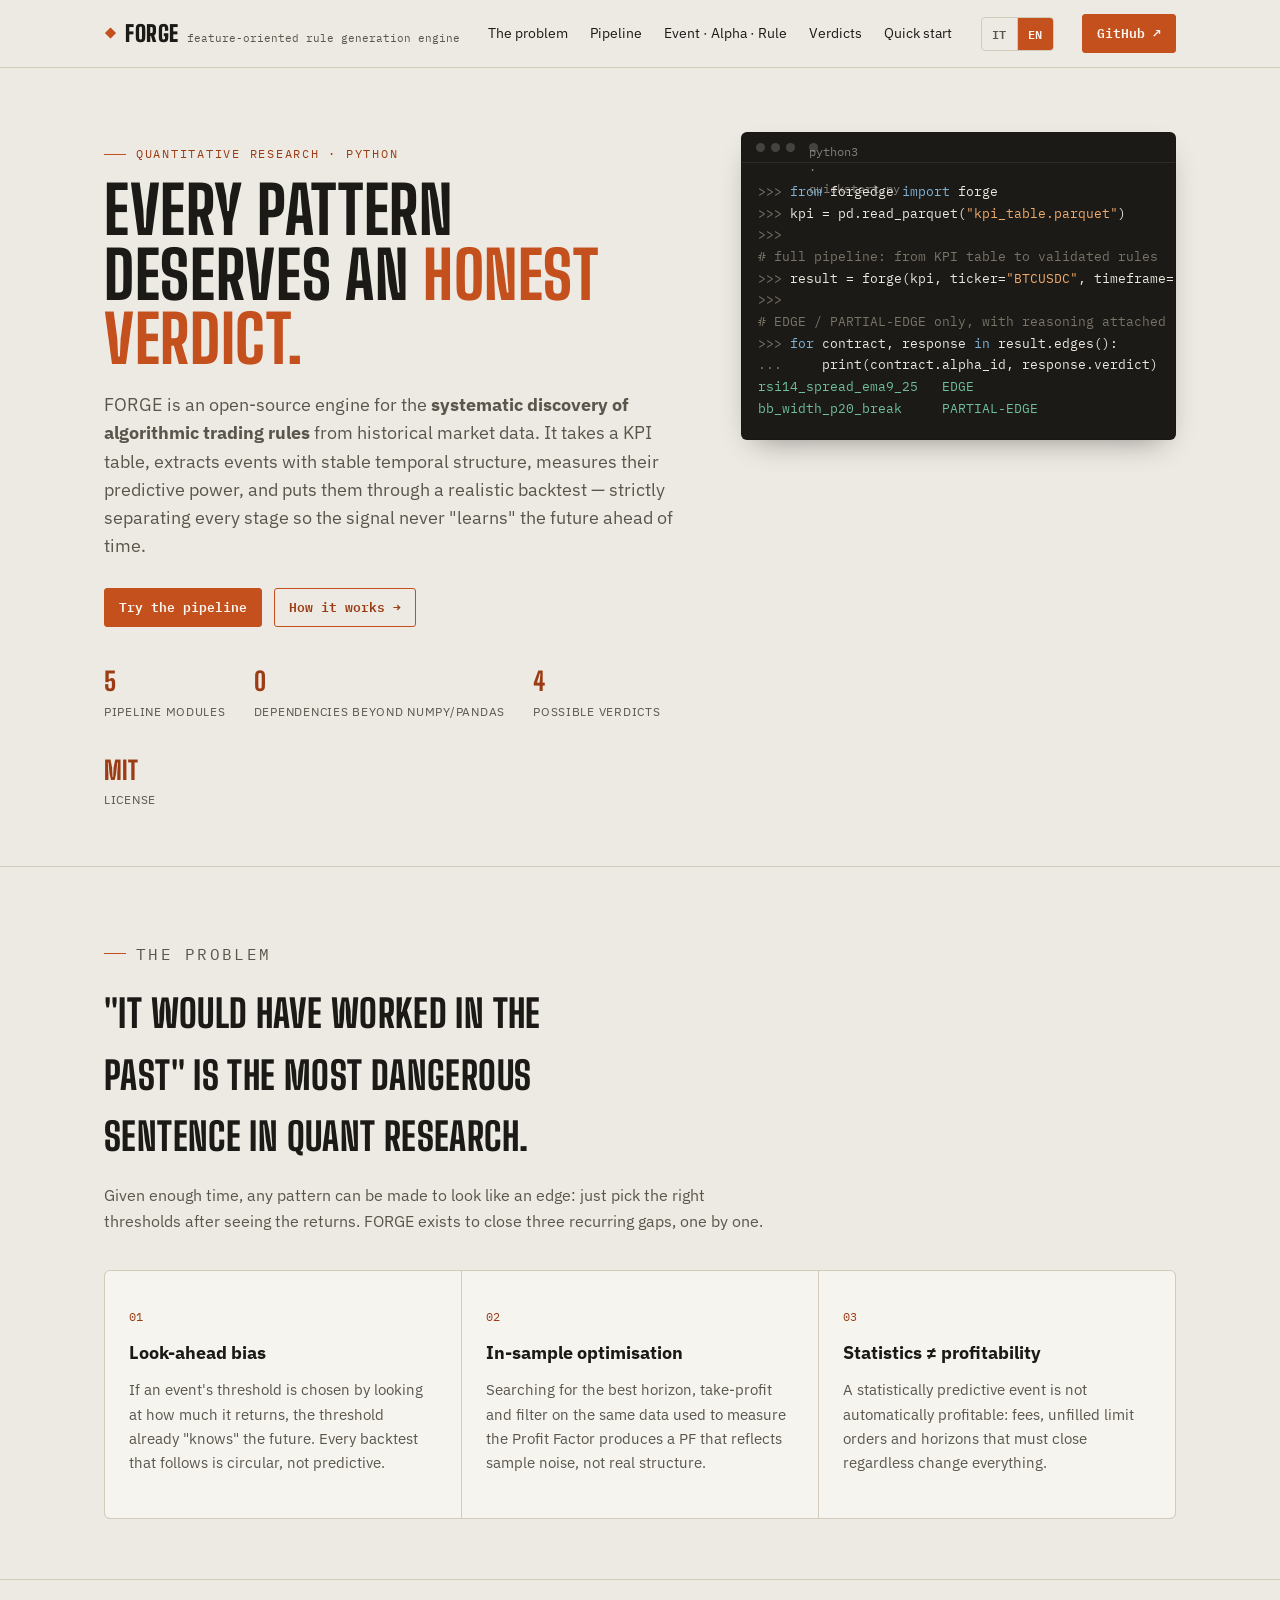
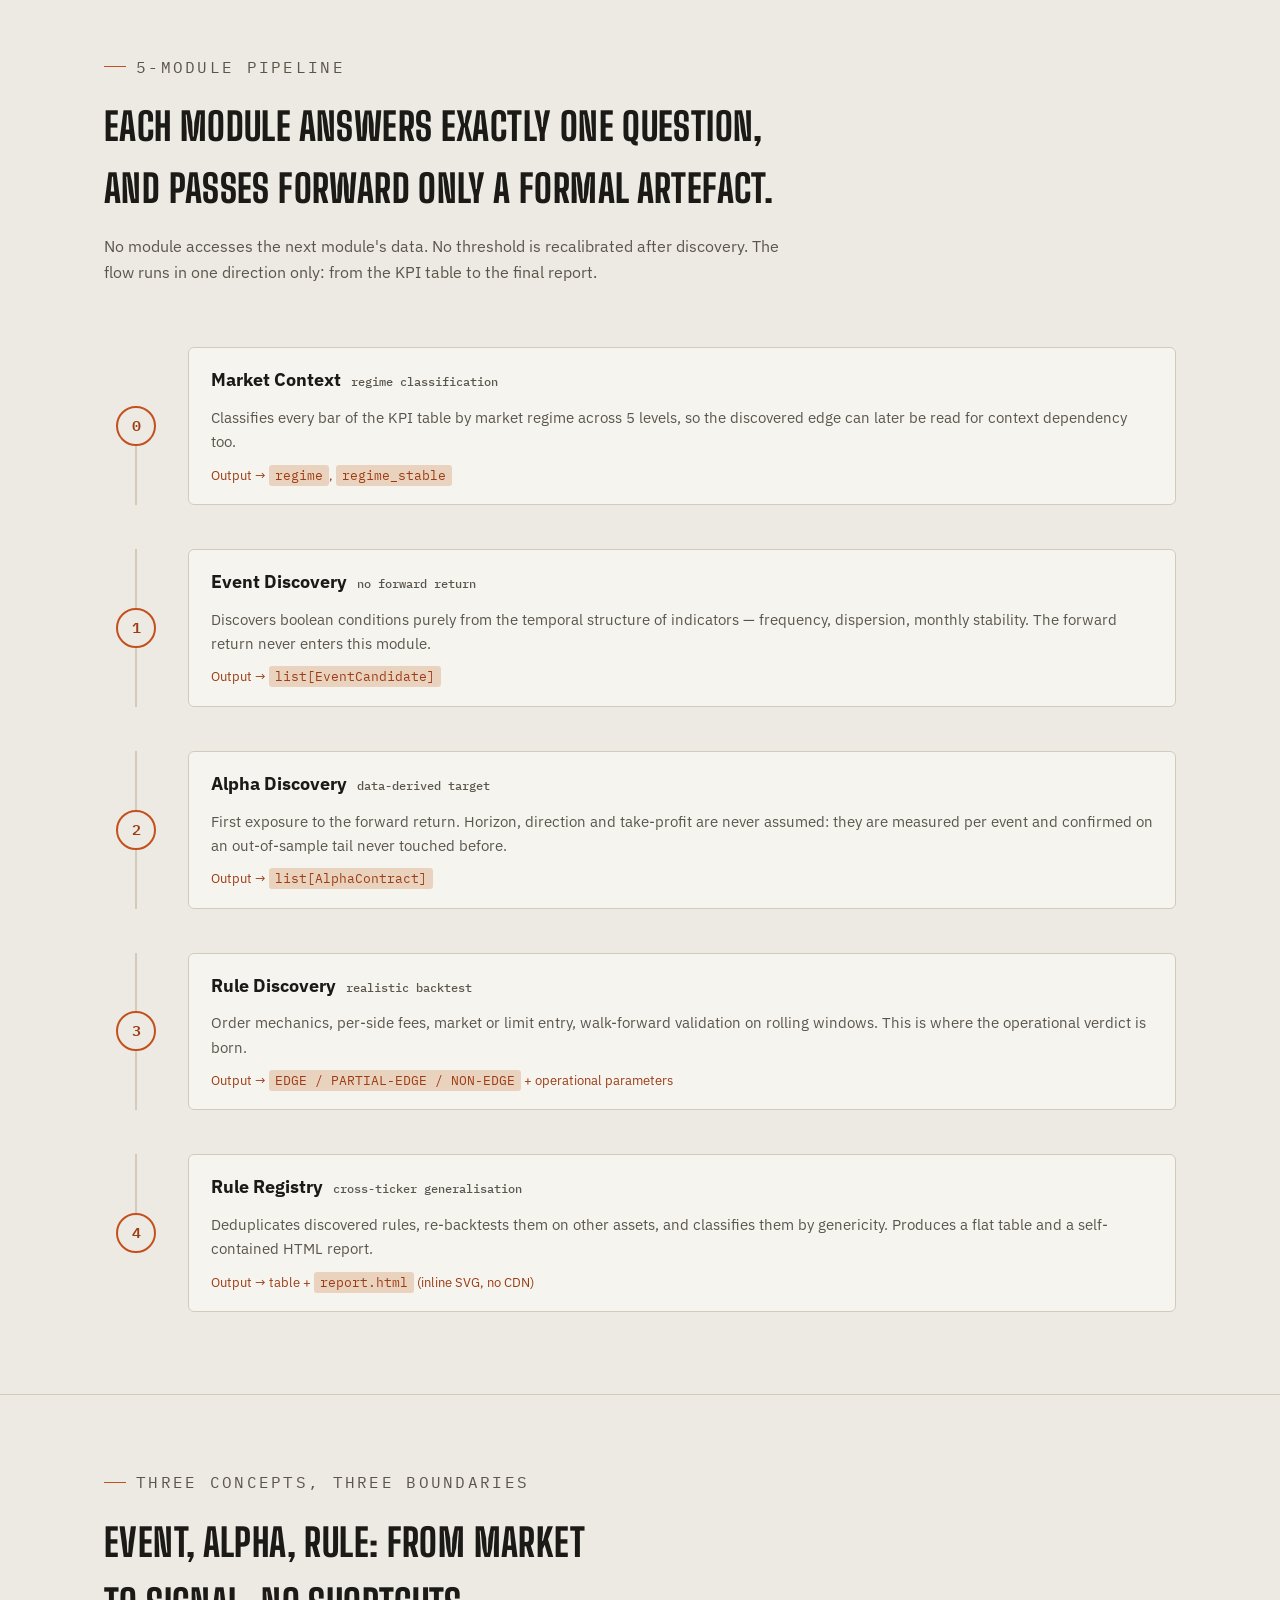
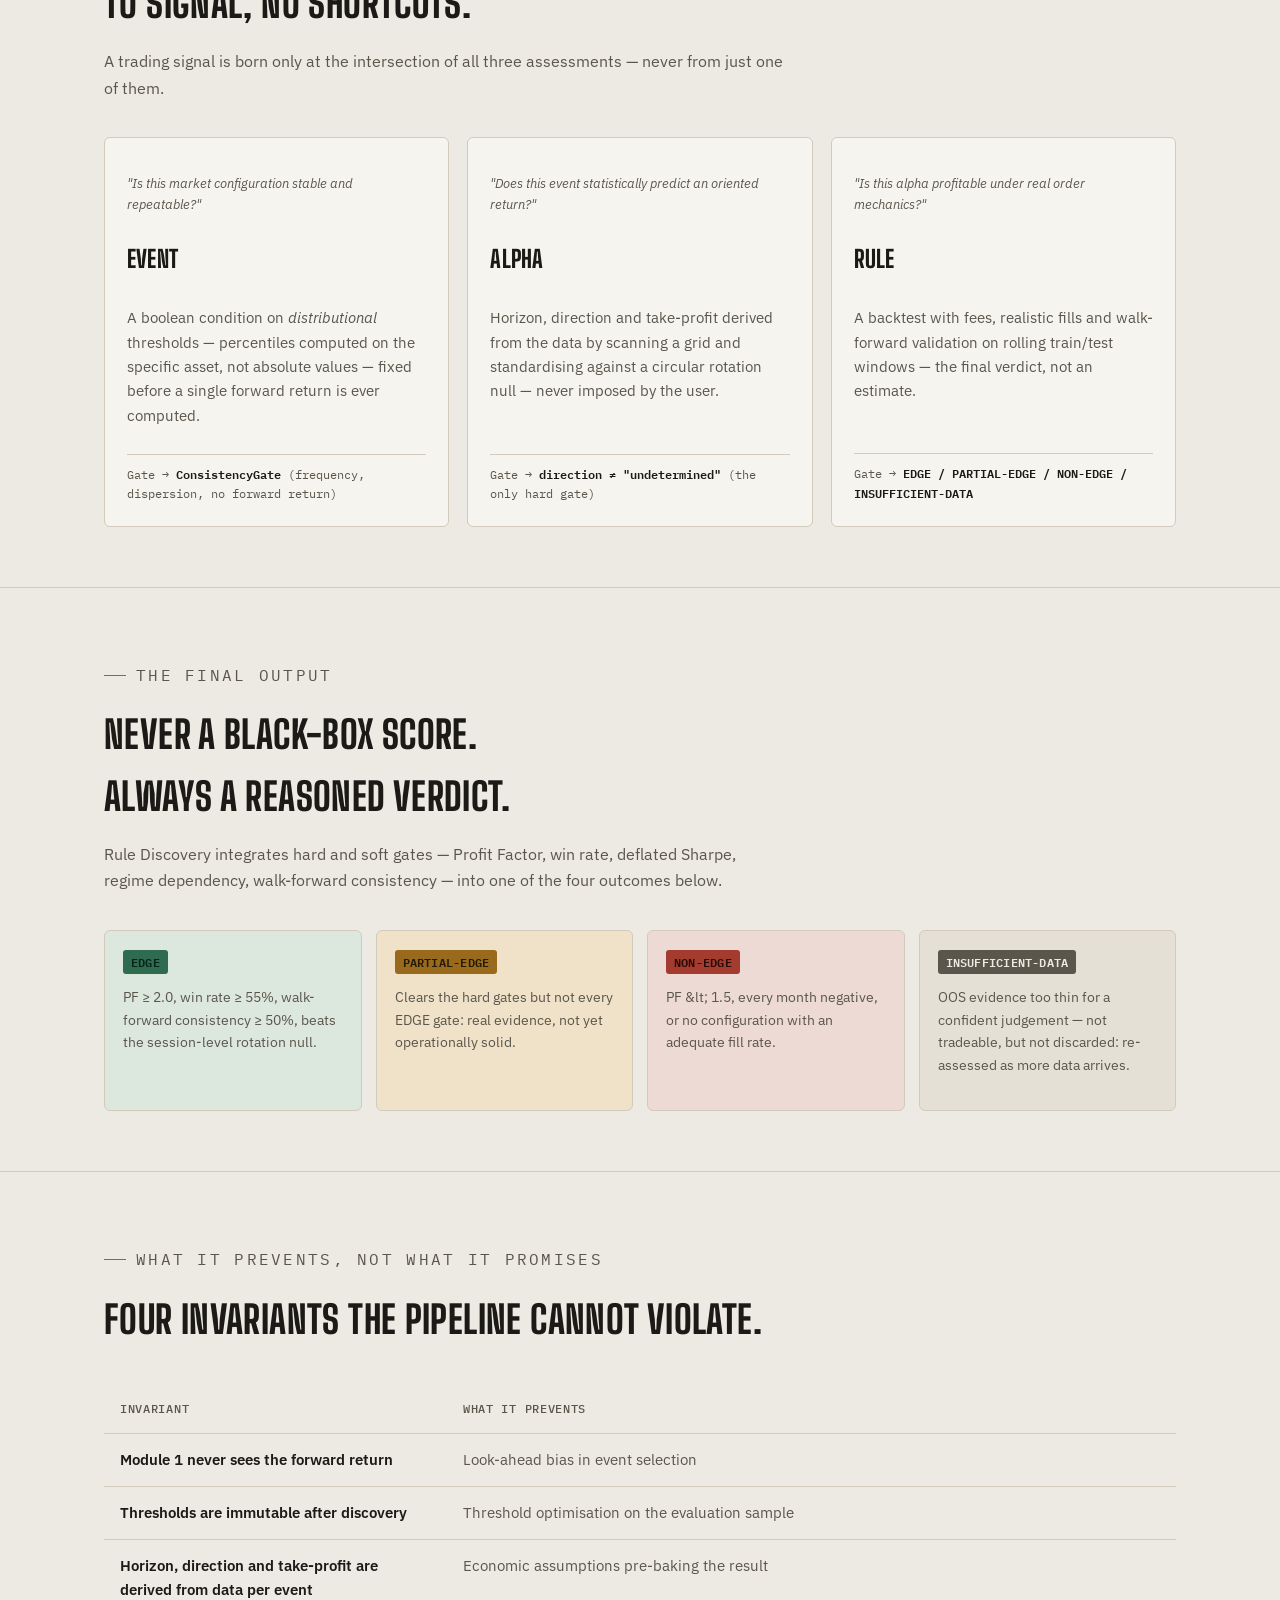
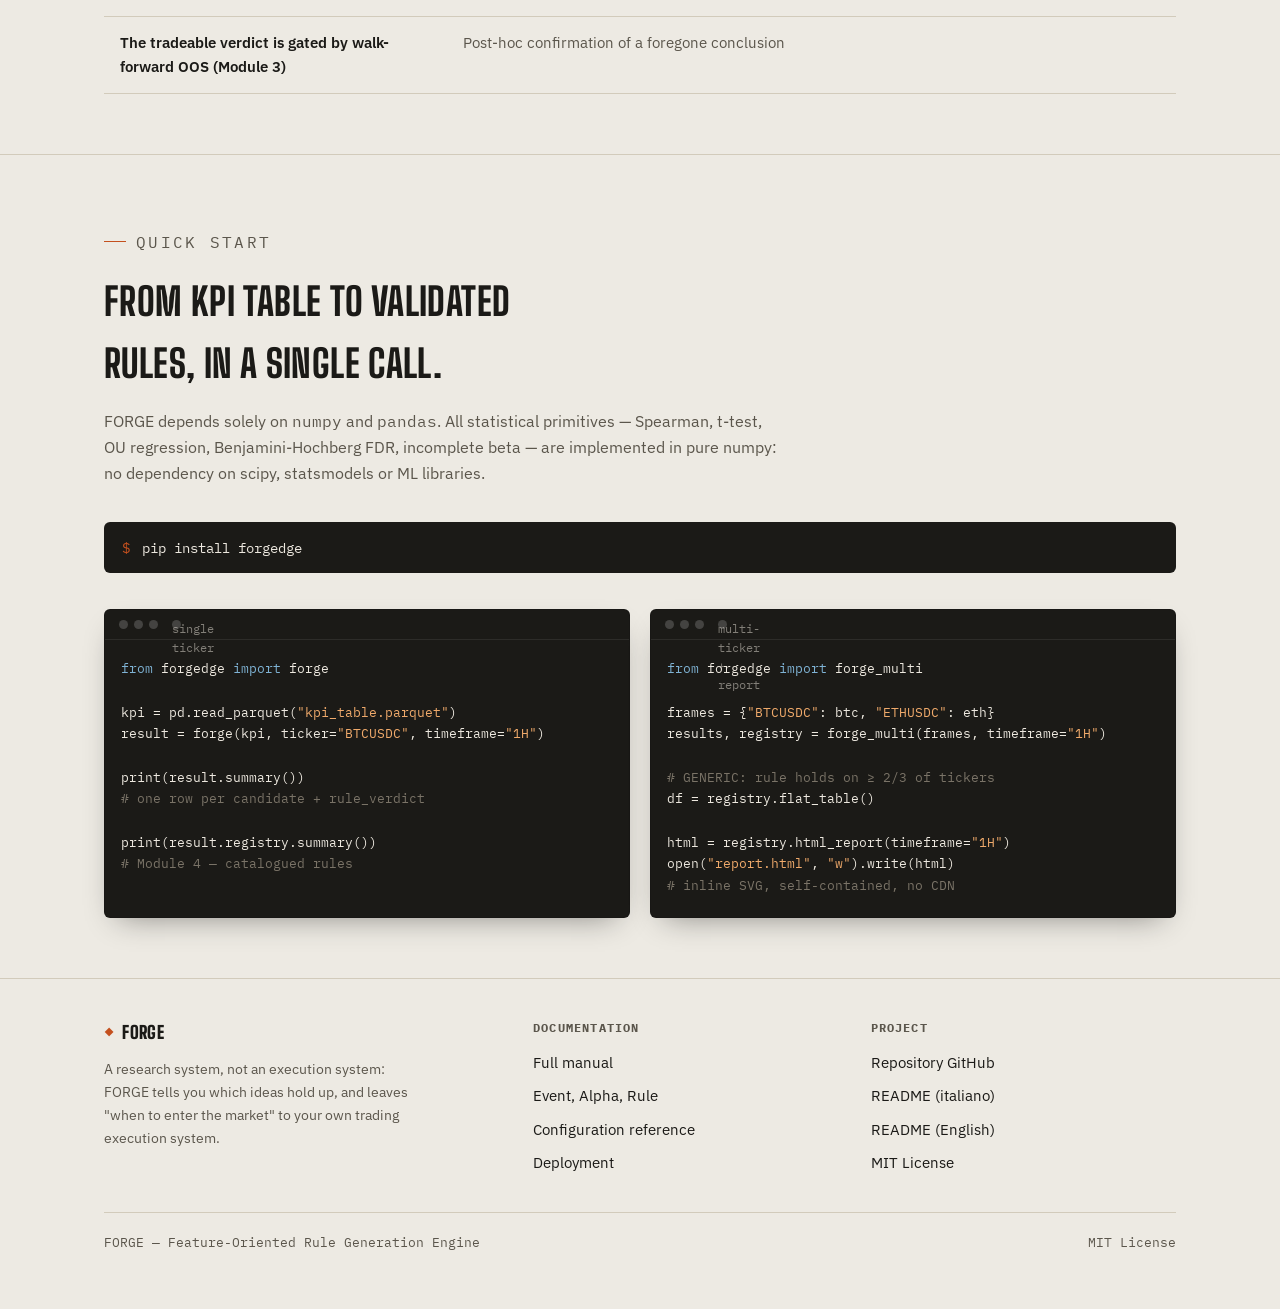
==== docs/site/index.html @ 90c572d9 "Point canonical URL at the real forgedge.it domain Co-Authored-By: Claude Sonnet 5 <noreply@anthropi" ====
<!doctype html>
<html lang="it">
<head>
<meta charset="UTF-8" />
<meta name="viewport" content="width=device-width, initial-scale=1, viewport-fit=cover" />
<title>FORGE — Motore di scoperta regole di trading</title>
<meta name="description" content="FORGE è un motore open source per la scoperta sistematica di regole di trading algoritmico da dati storici, con pipeline anti look-ahead bias, validazione walk-forward out-of-sample e verdetti EDGE / PARTIAL-EDGE / NON-EDGE." />
<meta name="keywords" content="trading algoritmico, backtest walk-forward, look-ahead bias, ricerca quantitativa, python trading, KPI table, alpha discovery, event discovery, rule discovery, edge statistico, overfitting backtest" />
<meta name="robots" content="index, follow" />
<link rel="canonical" href="https://forgedge.it/" />

<meta property="og:type" content="website" />
<meta property="og:title" content="FORGE — Feature-Oriented Rule Generation Engine" />
<meta property="og:description" content="Scoperta sistematica di regole di trading algoritmico, dalla KPI table al verdetto EDGE, senza look-ahead bias e senza ottimizzazione in-sample." />
<meta property="og:locale" content="it_IT" />
<meta name="twitter:card" content="summary_large_image" />

<script type="application/ld+json">
{
  "@context": "https://schema.org",
  "@type": "SoftwareApplication",
  "name": "FORGE",
  "alternateName": "forgedge",
  "applicationCategory": "FinanceApplication",
  "operatingSystem": "Cross-platform (Python)",
  "description": "Sistema di ricerca quantitativa per la scoperta sistematica di regole di trading algoritmico da dati storici di mercato, con pipeline a moduli separati contro look-ahead bias e overfitting.",
  "programmingLanguage": "Python",
  "license": "https://opensource.org/licenses/MIT",
  "offers": { "@type": "Offer", "price": "0", "priceCurrency": "USD" }
}
</script>

<link rel="preconnect" href="https://fonts.googleapis.com">
<link rel="preconnect" href="https://fonts.gstatic.com" crossorigin>
<link href="https://fonts.googleapis.com/css2?family=Big+Shoulders+Display:wght@600;700;800;900&family=IBM+Plex+Sans:wght@400;500;600;700&family=IBM+Plex+Mono:wght@400;500;600&display=swap" rel="stylesheet">

<style>
  :root {
    --bg: #EDEAE3;
    --bg-elevated: #E2DEd4;
    --bg-card: #F6F4EF;
    --text: #1B1A17;
    --text-muted: #5B564C;
    --accent: #C4501E;
    --accent-strong: #9C3C15;
    --accent-soft: #EAD3BE;
    --border: #D2CBBB;
    --edge: #2F6B4F;
    --edge-soft: #DCE7DE;
    --partial: #9A6A1C;
    --partial-soft: #EFE2C8;
    --nonedge: #A33B2E;
    --nonedge-soft: #EDDAD4;
    --insuff: #5B564C;
    --insuff-soft: #E4E0D6;
    --mono-bg: #1B1A17;
    --mono-text: #EDE8DF;
    --shadow: 0 1px 0 rgba(27,26,23,0.06);
    color-scheme: light;
  }

  @media (prefers-color-scheme: dark) {
    :root:not([data-theme="light"]) {
      --bg: #14120F;
      --bg-elevated: #1C1916;
      --bg-card: #1E1B17;
      --text: #EDE8E0;
      --text-muted: #A79E92;
      --accent: #FF7A3D;
      --accent-strong: #FF9660;
      --accent-soft: #3B2418;
      --border: #322E27;
      --edge: #5FCE97;
      --edge-soft: #1D2C24;
      --partial: #E0A83D;
      --partial-soft: #302416;
      --nonedge: #E2665A;
      --nonedge-soft: #331F1C;
      --insuff: #A79E92;
      --insuff-soft: #26221C;
      --mono-bg: #0D0C0A;
      --mono-text: #E9E4DA;
      color-scheme: dark;
    }
  }

  :root[data-theme="dark"] {
    --bg: #14120F;
    --bg-elevated: #1C1916;
    --bg-card: #1E1B17;
    --text: #EDE8E0;
    --text-muted: #A79E92;
    --accent: #FF7A3D;
    --accent-strong: #FF9660;
    --accent-soft: #3B2418;
    --border: #322E27;
    --edge: #5FCE97;
    --edge-soft: #1D2C24;
    --partial: #E0A83D;
    --partial-soft: #302416;
    --nonedge: #E2665A;
    --nonedge-soft: #331F1C;
    --insuff: #A79E92;
    --insuff-soft: #26221C;
    --mono-bg: #0D0C0A;
    --mono-text: #E9E4DA;
    color-scheme: dark;
  }

  * { box-sizing: border-box; }
  html, body { margin: 0; padding: 0; }
  body {
    background: var(--bg);
    color: var(--text);
    font-family: "IBM Plex Sans", system-ui, sans-serif;
    font-size: 16px;
    line-height: 1.6;
    -webkit-font-smoothing: antialiased;
  }
  img { max-width: 100%; }
  [hidden] { display: none !important; }

  .wrap {
    max-width: 1120px;
    margin: 0 auto;
    padding-inline: 24px;
  }

  a { color: var(--accent-strong); }

  h1, h2, h3 {
    font-family: "Big Shoulders Display", "Arial Narrow", sans-serif;
    text-transform: uppercase;
    letter-spacing: 0.01em;
    font-weight: 800;
    text-wrap: balance;
    margin: 0;
    color: var(--text);
  }

  .eyebrow {
    font-family: "IBM Plex Mono", monospace;
    font-size: 0.78rem;
    letter-spacing: 0.14em;
    text-transform: uppercase;
    color: var(--accent-strong);
    display: flex;
    align-items: center;
    gap: 10px;
  }
  .eyebrow::before {
    content: "";
    width: 22px;
    height: 1px;
    background: var(--accent);
  }

  code, .mono, .verdict, .badge, .kpi { font-family: "IBM Plex Mono", monospace; }

  /* ---------- top bar ---------- */
  .topbar {
    position: sticky;
    top: env(safe-area-inset-top, 0px);
    z-index: 20;
    background: color-mix(in srgb, var(--bg) 88%, transparent);
    backdrop-filter: blur(8px);
    border-bottom: 1px solid var(--border);
  }
  .topbar-inner {
    display: flex;
    align-items: center;
    justify-content: space-between;
    padding-block: 14px;
    gap: 16px;
  }
  .brand {
    display: flex;
    align-items: baseline;
    gap: 8px;
    font-family: "Big Shoulders Display", sans-serif;
    font-weight: 900;
    font-size: 1.4rem;
    letter-spacing: 0.02em;
    text-transform: uppercase;
  }
  .brand .mark { color: var(--accent); }
  .brand small {
    font-family: "IBM Plex Mono", monospace;
    font-weight: 400;
    text-transform: none;
    letter-spacing: 0;
    font-size: 0.7rem;
    color: var(--text-muted);
  }
  .topnav {
    display: flex;
    gap: 22px;
    font-size: 0.88rem;
  }
  .topnav a { color: var(--text); text-decoration: none; }
  .topnav a:hover { color: var(--accent-strong); }
  .btn {
    font-family: "IBM Plex Mono", monospace;
    font-size: 0.82rem;
    font-weight: 600;
    padding: 8px 14px;
    border-radius: 3px;
    border: 1px solid var(--accent);
    color: var(--accent-strong);
    text-decoration: none;
    white-space: nowrap;
  }
  .btn.solid {
    background: var(--accent);
    color: #FBF6EF;
    border-color: var(--accent);
  }
  .langswitch {
    display: flex;
    border: 1px solid var(--border);
    border-radius: 4px;
    overflow: hidden;
    flex-shrink: 0;
  }
  .lang-btn {
    font-family: "IBM Plex Mono", monospace;
    font-size: 0.74rem;
    font-weight: 600;
    letter-spacing: 0.04em;
    padding: 6px 10px;
    background: transparent;
    border: none;
    color: var(--text-muted);
    cursor: pointer;
  }
  .lang-btn + .lang-btn { border-left: 1px solid var(--border); }
  .lang-btn[aria-pressed="true"] { background: var(--accent); color: #FBF6EF; }
  .lang-btn:hover:not([aria-pressed="true"]) { color: var(--text); }
  .lang-btn:focus-visible { outline: 2px solid var(--accent-strong); outline-offset: 2px; }

  /* ---------- hero ---------- */
  .hero {
    padding-block: 64px 56px;
    border-bottom: 1px solid var(--border);
  }
  .hero-grid {
    display: grid;
    grid-template-columns: 1.15fr 0.85fr;
    gap: 48px;
    align-items: start;
  }
  h1.title {
    font-size: clamp(2.4rem, 5.4vw, 4.1rem);
    line-height: 0.98;
    margin-top: 14px;
  }
  h1.title .accent { color: var(--accent); }
  .lede {
    font-size: 1.1rem;
    color: var(--text-muted);
    max-width: 56ch;
    margin-top: 20px;
  }
  .hero-ctas {
    display: flex;
    gap: 12px;
    margin-top: 28px;
    flex-wrap: wrap;
  }
  .hero-stats {
    display: flex;
    gap: 28px;
    margin-top: 34px;
    flex-wrap: wrap;
  }
  .stat .num {
    font-family: "Big Shoulders Display", sans-serif;
    font-weight: 800;
    font-size: 1.6rem;
    color: var(--accent-strong);
  }
  .stat .lbl {
    font-size: 0.76rem;
    color: var(--text-muted);
    text-transform: uppercase;
    letter-spacing: 0.06em;
  }

  /* terminal panel */
  .terminal {
    background: var(--mono-bg);
    color: var(--mono-text);
    border-radius: 6px;
    overflow: hidden;
    box-shadow: 0 12px 30px -14px rgba(0,0,0,0.45);
    border: 1px solid color-mix(in srgb, var(--mono-bg) 60%, #000 10%);
  }
  .terminal-head {
    display: flex;
    align-items: center;
    gap: 6px;
    padding: 10px 14px;
    border-bottom: 1px solid rgba(255,255,255,0.08);
  }
  .terminal-head span {
    width: 9px; height: 9px; border-radius: 50%;
    background: rgba(255,255,255,0.18);
  }
  .terminal-head .path {
    margin-left: 8px;
    font-family: "IBM Plex Mono", monospace;
    font-size: 0.72rem;
    color: rgba(233,228,218,0.5);
  }
  .terminal pre {
    margin: 0;
    padding: 18px 16px 20px;
    font-family: "IBM Plex Mono", monospace;
    font-size: 0.82rem;
    line-height: 1.65;
    overflow-x: auto;
    white-space: pre;
  }
  .terminal .c1 { color: #7A7367; }
  .terminal .c2 { color: #6FBF9A; }
  .terminal .c3 { color: #F0AA6B; }
  .terminal .c4 { color: #7FB3D5; }

  /* ---------- sections ---------- */
  section { padding-block: 60px; border-bottom: 1px solid var(--border); }
  .section-head { max-width: 68ch; }
  .section-head h2 { font-size: clamp(1.7rem, 3.2vw, 2.4rem); margin-top: 10px; }
  .section-head p { color: var(--text-muted); margin-top: 14px; font-size: 1.02rem; }

  /* problem triptych */
  .triptych {
    display: grid;
    grid-template-columns: repeat(3, 1fr);
    gap: 1px;
    background: var(--border);
    border: 1px solid var(--border);
    margin-top: 36px;
    border-radius: 6px;
    overflow: hidden;
  }
  .flaw {
    background: var(--bg-card);
    padding: 26px 24px 28px;
  }
  .flaw .fnum {
    font-family: "IBM Plex Mono", monospace;
    font-size: 0.75rem;
    color: var(--accent-strong);
  }
  .flaw h3 {
    font-size: 1.15rem;
    text-transform: none;
    letter-spacing: 0;
    font-weight: 700;
    margin-top: 10px;
    font-family: "IBM Plex Sans", sans-serif;
  }
  .flaw p { color: var(--text-muted); margin-top: 10px; font-size: 0.95rem; }

  /* pipeline */
  .pipeline {
    margin-top: 40px;
    display: flex;
    flex-direction: column;
    gap: 0;
  }
  .stage {
    display: grid;
    grid-template-columns: 64px 1fr;
    gap: 20px;
    position: relative;
    padding-block: 22px;
  }
  .stage-rail {
    position: relative;
    display: flex;
    justify-content: center;
  }
  .stage-rail::before {
    content: "";
    position: absolute;
    top: 0; bottom: 0;
    width: 2px;
    background: var(--border);
  }
  .stage:first-child .stage-rail::before { top: 50%; }
  .stage:last-child .stage-rail::before { bottom: 50%; }
  .stage-num {
    position: relative;
    z-index: 1;
    width: 40px; height: 40px;
    border-radius: 50%;
    background: var(--bg);
    border: 2px solid var(--accent);
    color: var(--accent-strong);
    display: flex; align-items: center; justify-content: center;
    font-family: "IBM Plex Mono", monospace;
    font-weight: 600;
    font-size: 0.95rem;
    align-self: center;
  }
  .stage-body {
    background: var(--bg-card);
    border: 1px solid var(--border);
    border-radius: 6px;
    padding: 18px 22px;
  }
  .stage-body h3 {
    font-family: "IBM Plex Sans", sans-serif;
    text-transform: none;
    letter-spacing: 0;
    font-size: 1.12rem;
    font-weight: 700;
    display: flex;
    align-items: baseline;
    gap: 10px;
    flex-wrap: wrap;
  }
  .stage-body h3 .modtag {
    font-family: "IBM Plex Mono", monospace;
    font-size: 0.72rem;
    color: var(--text-muted);
    font-weight: 500;
  }
  .stage-body p { color: var(--text-muted); margin: 10px 0 0; font-size: 0.95rem; }
  .stage-body .out {
    margin-top: 12px;
    font-size: 0.8rem;
    color: var(--accent-strong);
  }
  .stage-body .out code {
    background: var(--accent-soft);
    padding: 2px 6px;
    border-radius: 3px;
    color: var(--accent-strong);
  }

  /* concepts */
  .concepts {
    display: grid;
    grid-template-columns: repeat(3, 1fr);
    gap: 18px;
    margin-top: 36px;
  }
  .concept {
    background: var(--bg-card);
    border: 1px solid var(--border);
    border-radius: 6px;
    padding: 22px;
    display: flex;
    flex-direction: column;
    gap: 12px;
  }
  .concept .q {
    font-size: 0.82rem;
    color: var(--text-muted);
    font-style: italic;
  }
  .concept h3 {
    font-size: 1.5rem;
  }
  .concept .gate {
    margin-top: auto;
    font-family: "IBM Plex Mono", monospace;
    font-size: 0.74rem;
    color: var(--text-muted);
    border-top: 1px solid var(--border);
    padding-top: 10px;
  }
  .concept .gate b { color: var(--text); font-weight: 600; }

  /* verdicts */
  .verdicts {
    display: grid;
    grid-template-columns: repeat(4, 1fr);
    gap: 14px;
    margin-top: 36px;
  }
  .vcard {
    border-radius: 6px;
    padding: 18px 18px 20px;
    border: 1px solid var(--border);
  }
  .vcard .badge {
    display: inline-block;
    font-size: 0.72rem;
    font-weight: 600;
    padding: 3px 8px;
    border-radius: 3px;
    letter-spacing: 0.02em;
  }
  .vcard p { margin-top: 12px; font-size: 0.88rem; color: var(--text-muted); }
  .vcard.edge { background: var(--edge-soft); }
  .vcard.edge .badge { background: var(--edge); color: #06241A; }
  .vcard.partial { background: var(--partial-soft); }
  .vcard.partial .badge { background: var(--partial); color: #241A05; }
  .vcard.nonedge { background: var(--nonedge-soft); }
  .vcard.nonedge .badge { background: var(--nonedge); color: #2A0A06; }
  .vcard.insuff { background: var(--insuff-soft); }
  .vcard.insuff .badge { background: var(--insuff); color: var(--bg); }

  /* invariants table */
  table.invariants {
    width: 100%;
    border-collapse: collapse;
    margin-top: 36px;
    font-size: 0.94rem;
  }
  table.invariants th, table.invariants td {
    text-align: left;
    padding: 14px 16px;
    border-bottom: 1px solid var(--border);
    vertical-align: top;
  }
  table.invariants th {
    font-family: "IBM Plex Mono", monospace;
    font-size: 0.72rem;
    text-transform: uppercase;
    letter-spacing: 0.06em;
    color: var(--text-muted);
    font-weight: 500;
  }
  table.invariants td:first-child { color: var(--text); font-weight: 600; width: 32%; }
  table.invariants td:last-child { color: var(--text-muted); }
  .tbl-scroll { overflow-x: auto; }

  /* quickstart */
  .quickstart-grid {
    margin-top: 36px;
    display: grid;
    grid-template-columns: 1fr 1fr;
    gap: 20px;
  }
  .install-line {
    display: flex;
    align-items: center;
    gap: 12px;
    background: var(--mono-bg);
    color: var(--mono-text);
    border-radius: 6px;
    padding: 14px 18px;
    font-family: "IBM Plex Mono", monospace;
    font-size: 0.9rem;
    margin-top: 36px;
  }
  .install-line .prompt { color: var(--accent); }

  /* footer */
  footer { padding-block: 40px 56px; }
  .foot-grid {
    display: grid;
    grid-template-columns: 1.3fr 1fr 1fr;
    gap: 32px;
  }
  footer h4 {
    font-family: "IBM Plex Mono", monospace;
    font-size: 0.74rem;
    text-transform: uppercase;
    letter-spacing: 0.1em;
    color: var(--text-muted);
    margin: 0 0 12px;
  }
  footer ul { list-style: none; margin: 0; padding: 0; display: flex; flex-direction: column; gap: 8px; }
  footer a { text-decoration: none; color: var(--text); font-size: 0.92rem; }
  footer a:hover { color: var(--accent-strong); }
  .foot-bottom {
    margin-top: 36px;
    padding-top: 20px;
    border-top: 1px solid var(--border);
    display: flex;
    justify-content: space-between;
    flex-wrap: wrap;
    gap: 10px;
    font-size: 0.8rem;
    color: var(--text-muted);
    font-family: "IBM Plex Mono", monospace;
  }

  @media (max-width: 860px) {
    .hero-grid { grid-template-columns: 1fr; }
    .triptych { grid-template-columns: 1fr; }
    .concepts { grid-template-columns: 1fr; }
    .verdicts { grid-template-columns: 1fr 1fr; }
    .quickstart-grid { grid-template-columns: 1fr; }
    .foot-grid { grid-template-columns: 1fr; }
    .topnav { display: none; }
  }
  @media (max-width: 480px) {
    .verdicts { grid-template-columns: 1fr; }
  }
</style>
</head>
<body>

<div class="topbar">
  <div class="wrap topbar-inner">
    <div class="brand"><span class="mark">◆</span>FORGE<small>feature-oriented rule generation engine</small></div>
    <nav class="topnav">
      <a href="#problema" data-i18n="nav.problem">Il problema</a>
      <a href="#pipeline" data-i18n="nav.pipeline">Pipeline</a>
      <a href="#concetti" data-i18n="nav.concepts">Evento · Alpha · Regola</a>
      <a href="#verdetti" data-i18n="nav.verdicts">Verdetti</a>
      <a href="#quickstart" data-i18n="nav.quickstart">Quick start</a>
    </nav>
    <noscript><style>.langswitch{display:none}</style></noscript>
    <div class="langswitch" role="group" aria-label="Lingua / Language">
      <button type="button" class="lang-btn" data-lang="it" aria-pressed="true">IT</button>
      <button type="button" class="lang-btn" data-lang="en" aria-pressed="false">EN</button>
    </div>
    <a class="btn solid" href="https://github.com/mattcond/forgedge" target="_blank" rel="noopener">GitHub ↗</a>
  </div>
</div>

<header class="hero">
  <div class="wrap hero-grid">
    <div>
      <p class="eyebrow" data-i18n="hero.eyebrow">Ricerca quantitativa · Python</p>
      <h1 class="title" data-i18n="hero.title" data-i18n-html>Ogni pattern<br>merita un<span class="accent"> verdetto onesto.</span></h1>
      <p class="lede" data-i18n="hero.lede" data-i18n-html>FORGE è un motore open source per la <strong>scoperta sistematica di regole di trading algoritmico</strong> da dati storici di mercato. Prende una KPI table, ne estrae eventi con struttura temporale stabile, ne misura il potere predittivo e li mette alla prova in un backtest realistico — separando rigidamente ogni fase per non lasciare che il segnale "impari" il futuro prima del tempo.</p>
      <div class="hero-ctas">
        <a class="btn solid" href="#quickstart" data-i18n="hero.cta1">Prova la pipeline</a>
        <a class="btn" href="#pipeline" data-i18n="hero.cta2">Come funziona →</a>
      </div>
      <div class="hero-stats">
        <div class="stat"><div class="num">5</div><div class="lbl" data-i18n="stat1.label">moduli in pipeline</div></div>
        <div class="stat"><div class="num">0</div><div class="lbl" data-i18n="stat2.label">dipendenze oltre numpy/pandas</div></div>
        <div class="stat"><div class="num">4</div><div class="lbl" data-i18n="stat3.label">verdetti possibili</div></div>
        <div class="stat"><div class="num">MIT</div><div class="lbl" data-i18n="stat4.label">licenza</div></div>
      </div>
    </div>

    <div class="terminal" role="img" data-i18n="terminal.aria" data-i18n-attr="aria-label" aria-label="Esempio di utilizzo della libreria forgedge in Python">
      <div class="terminal-head"><span></span><span></span><span></span><span class="path">python3 · quickstart.py</span></div>
      <pre><span class="c1">&gt;&gt;&gt;</span> <span class="c4">from</span> forgedge <span class="c4">import</span> forge
<span class="c1">&gt;&gt;&gt;</span> kpi = pd.read_parquet(<span class="c3">"kpi_table.parquet"</span>)
<span class="c1">&gt;&gt;&gt;</span>
<span class="c1" data-i18n="hc1"># pipeline completa: dalla KPI table alle regole validate</span>
<span class="c1">&gt;&gt;&gt;</span> result = forge(kpi, ticker=<span class="c3">"BTCUSDC"</span>, timeframe=<span class="c3">"1H"</span>)
<span class="c1">&gt;&gt;&gt;</span>
<span class="c1" data-i18n="hc2"># EDGE / PARTIAL-EDGE soltanto, con motivazione allegata</span>
<span class="c1">&gt;&gt;&gt;</span> <span class="c4">for</span> contract, response <span class="c4">in</span> result.edges():
<span class="c1">...</span>     print(contract.alpha_id, response.verdict)
<span class="c2">rsi14_spread_ema9_25   EDGE</span>
<span class="c2">bb_width_p20_break     PARTIAL-EDGE</span></pre>
    </div>
  </div>
</header>

<section id="problema">
  <div class="wrap">
    <div class="section-head">
      <p class="eyebrow" data-i18n="problem.eyebrow">Il problema</p>
      <h2 data-i18n="problem.h2">"Avrebbe funzionato nel passato" è la frase più pericolosa della ricerca quant.</h2>
      <p data-i18n="problem.p">Con abbastanza tempo, qualsiasi pattern può essere fatto sembrare un edge: basta scegliere le soglie giuste dopo aver visto i rendimenti. FORGE nasce per chiudere tre falle ricorrenti, una per una.</p>
    </div>
    <div class="triptych">
      <article class="flaw">
        <p class="fnum">01</p>
        <h3 data-i18n="flaw1.title">Look-ahead bias</h3>
        <p data-i18n="flaw1.p">Se la soglia di un evento viene scelta guardando quanto rende, la soglia "conosce" già il futuro. Ogni backtest che segue è circolare, non predittivo.</p>
      </article>
      <article class="flaw">
        <p class="fnum">02</p>
        <h3 data-i18n="flaw2.title">Ottimizzazione in-sample</h3>
        <p data-i18n="flaw2.p">Cercare il miglior orizzonte, il miglior take-profit e il miglior filtro sugli stessi dati usati per misurare il Profit Factor produce un PF che riflette il rumore del campione, non una struttura reale.</p>
      </article>
      <article class="flaw">
        <p class="fnum">03</p>
        <h3 data-i18n="flaw3.title">Statistica ≠ operatività</h3>
        <p data-i18n="flaw3.p">Un evento statisticamente predittivo non è automaticamente redditizio: fee, ordini limite non eseguiti e orizzonti da chiudere comunque cambiano tutto.</p>
      </article>
    </div>
  </div>
</section>

<section id="pipeline">
  <div class="wrap">
    <div class="section-head">
      <p class="eyebrow" data-i18n="pipeline.eyebrow">Pipeline a 5 moduli</p>
      <h2 data-i18n="pipeline.h2">Ogni modulo risponde a una sola domanda, e passa avanti solo un artefatto formale.</h2>
      <p data-i18n="pipeline.p">Nessun modulo accede ai dati del successivo. Nessuna soglia viene ricalibrata dopo la scoperta. Il flusso va in una sola direzione: dalla KPI table al report finale.</p>
    </div>

    <div class="pipeline">
      <div class="stage">
        <div class="stage-rail"><div class="stage-num">0</div></div>
        <div class="stage-body">
          <h3 data-i18n="stage0.h3" data-i18n-html>Market Context <span class="modtag">classificazione del regime</span></h3>
          <p data-i18n="stage0.p">Classifica ogni barra della KPI table per regime di mercato su 5 livelli, così che l'edge scoperto possa in seguito essere letto anche per dipendenza dal contesto.</p>
          <div class="out" data-i18n="stage0.out" data-i18n-html>Output → <code>regime</code>, <code>regime_stable</code></div>
        </div>
      </div>
      <div class="stage">
        <div class="stage-rail"><div class="stage-num">1</div></div>
        <div class="stage-body">
          <h3 data-i18n="stage1.h3" data-i18n-html>Event Discovery <span class="modtag">nessun forward return</span></h3>
          <p data-i18n="stage1.p">Scopre condizioni booleane dalla sola struttura temporale degli indicatori — frequenza, dispersione, stabilità mensile. Il rendimento futuro non entra mai in questo modulo.</p>
          <div class="out" data-i18n="stage1.out" data-i18n-html>Output → <code>list[EventCandidate]</code></div>
        </div>
      </div>
      <div class="stage">
        <div class="stage-rail"><div class="stage-num">2</div></div>
        <div class="stage-body">
          <h3 data-i18n="stage2.h3" data-i18n-html>Alpha Discovery <span class="modtag">target derivato dai dati</span></h3>
          <p data-i18n="stage2.p">Prima esposizione al forward return. Orizzonte, direzione e take-profit non sono assunti: sono misurati per ogni evento e confermati su una coda out-of-sample mai toccata prima.</p>
          <div class="out" data-i18n="stage2.out" data-i18n-html>Output → <code>list[AlphaContract]</code></div>
        </div>
      </div>
      <div class="stage">
        <div class="stage-rail"><div class="stage-num">3</div></div>
        <div class="stage-body">
          <h3 data-i18n="stage3.h3" data-i18n-html>Rule Discovery <span class="modtag">backtest realistico</span></h3>
          <p data-i18n="stage3.p">Order mechanics, fee per lato, entrata a mercato o a limite, validazione walk-forward su finestre scorrevoli. Qui nasce il verdetto operativo.</p>
          <div class="out" data-i18n="stage3.out" data-i18n-html>Output → <code>EDGE / PARTIAL-EDGE / NON-EDGE</code> + parametri</div>
        </div>
      </div>
      <div class="stage">
        <div class="stage-rail"><div class="stage-num">4</div></div>
        <div class="stage-body">
          <h3 data-i18n="stage4.h3" data-i18n-html>Rule Registry <span class="modtag">generalizzazione cross-ticker</span></h3>
          <p data-i18n="stage4.p">Deduplica le regole scoperte, le ribacktesta su altri asset e le classifica per genericità. Produce una tabella piatta e un report HTML autocontenuto.</p>
          <div class="out" data-i18n="stage4.out" data-i18n-html>Output → tabella + <code>report.html</code> (SVG inline, nessuna CDN)</div>
        </div>
      </div>
    </div>
  </div>
</section>

<section id="concetti">
  <div class="wrap">
    <div class="section-head">
      <p class="eyebrow" data-i18n="concepts.eyebrow">Tre concetti, tre confini</p>
      <h2 data-i18n="concepts.h2">Evento, Alpha, Regola: dal mercato al segnale, senza scorciatoie.</h2>
      <p data-i18n="concepts.p">Un segnale di trading nasce solo dall'intersezione dei tre accertamenti — mai da uno solo di essi.</p>
    </div>
    <div class="concepts">
      <article class="concept">
        <p class="q" data-i18n="concept1.q">"Questa configurazione di mercato è stabile e ripetibile?"</p>
        <h3 data-i18n="concept1.h3">Evento</h3>
        <p style="color:var(--text-muted); font-size:0.95rem;" data-i18n="concept1.p" data-i18n-html>Una condizione booleana su soglie <em>distribuzionali</em> — percentili calcolati sull'asset specifico, non valori assoluti — fissata prima di calcolare un solo rendimento futuro.</p>
        <div class="gate" data-i18n="concept1.gate" data-i18n-html>Gate → <b>ConsistencyGate</b> (frequenza, dispersione, no forward return)</div>
      </article>
      <article class="concept">
        <p class="q" data-i18n="concept2.q">"Questo evento predice statisticamente un rendimento orientato?"</p>
        <h3 data-i18n="concept2.h3">Alpha</h3>
        <p style="color:var(--text-muted); font-size:0.95rem;" data-i18n="concept2.p">Orizzonte, direzione e take-profit derivati dai dati scansionando una grid e standardizzando contro una null di rotazione circolare — mai imposti dall'utente.</p>
        <div class="gate" data-i18n="concept2.gate" data-i18n-html>Gate → <b>direction ≠ "undetermined"</b> (unico gate hard)</div>
      </article>
      <article class="concept">
        <p class="q" data-i18n="concept3.q">"Questo alpha è redditizio con meccaniche d'ordine reali?"</p>
        <h3 data-i18n="concept3.h3">Regola</h3>
        <p style="color:var(--text-muted); font-size:0.95rem;" data-i18n="concept3.p">Backtest con fee, fill realistici e validazione walk-forward su finestre scorrevoli train/test — il verdetto finale, non una stima.</p>
        <div class="gate" data-i18n="concept3.gate" data-i18n-html>Gate → <b>EDGE / PARTIAL-EDGE / NON-EDGE / INSUFFICIENT-DATA</b></div>
      </article>
    </div>
  </div>
</section>

<section id="verdetti">
  <div class="wrap">
    <div class="section-head">
      <p class="eyebrow" data-i18n="verdicts.eyebrow">L'output finale</p>
      <h2 data-i18n="verdicts.h2">Mai un punteggio black-box. Sempre un verdetto motivato.</h2>
      <p data-i18n="verdicts.p">Rule Discovery integra gate hard e soft — Profit Factor, win rate, Sharpe deflazionato, dipendenza dal regime, consistenza walk-forward — in uno dei quattro esiti seguenti.</p>
    </div>
    <div class="verdicts">
      <div class="vcard edge">
        <span class="badge">EDGE</span>
        <p data-i18n="vcard1.p">PF ≥ 2.0, win rate ≥ 55%, walk-forward consistency ≥ 50%, supera la null di rotazione a livello di sessione.</p>
      </div>
      <div class="vcard partial">
        <span class="badge">PARTIAL-EDGE</span>
        <p data-i18n="vcard2.p">Supera i gate hard ma non tutti i gate EDGE: evidenza reale, non ancora operativamente solida.</p>
      </div>
      <div class="vcard nonedge">
        <span class="badge">NON-EDGE</span>
        <p data-i18n="vcard3.p">PF &lt; 1.5, mesi tutti negativi, o nessuna configurazione con fill rate adeguato.</p>
      </div>
      <div class="vcard insuff">
        <span class="badge">INSUFFICIENT-DATA</span>
        <p data-i18n="vcard4.p">Evidenza OOS troppo esigua per un giudizio con fiducia — non tradeable, ma non scartata: si rivaluta con più dati.</p>
      </div>
    </div>
  </div>
</section>

<section id="invarianti">
  <div class="wrap">
    <div class="section-head">
      <p class="eyebrow" data-i18n="invariants.eyebrow">Cosa impedisce, non cosa promette</p>
      <h2 data-i18n="invariants.h2">Quattro invarianti che la pipeline non può violare.</h2>
    </div>
    <div class="tbl-scroll">
    <table class="invariants">
      <thead>
        <tr><th data-i18n="invariants.th1">Invariante</th><th data-i18n="invariants.th2">Cosa impedisce</th></tr>
      </thead>
      <tbody>
        <tr>
          <td data-i18n="row1.td1">Modulo 1 non vede mai il forward return</td>
          <td data-i18n="row1.td2">Look-ahead bias nella selezione dell'evento</td>
        </tr>
        <tr>
          <td data-i18n="row2.td1">Le soglie sono immutabili dopo la scoperta</td>
          <td data-i18n="row2.td2">Ottimizzazione delle soglie sul campione di valutazione</td>
        </tr>
        <tr>
          <td data-i18n="row3.td1">Orizzonte, direzione e take-profit sono derivati dai dati per ogni evento</td>
          <td data-i18n="row3.td2">Assunzioni economiche che precuociono il risultato</td>
        </tr>
        <tr>
          <td data-i18n="row4.td1">Il verdetto tradeable è vincolato al walk-forward OOS (Modulo 3)</td>
          <td data-i18n="row4.td2">Conferma a posteriori di una conclusione già scontata</td>
        </tr>
      </tbody>
    </table>
    </div>
  </div>
</section>

<section id="quickstart">
  <div class="wrap">
    <div class="section-head">
      <p class="eyebrow" data-i18n="nav.quickstart">Quick start</p>
      <h2 data-i18n="quickstart.h2">Dalla KPI table alle regole validate, in una chiamata.</h2>
      <p data-i18n="quickstart.p" data-i18n-html>FORGE dipende solo da <code>numpy</code> e <code>pandas</code>. Tutte le primitive statistiche — Spearman, t-test, regressione OU, FDR di Benjamini-Hochberg, beta incompleta — sono implementate in puro numpy: nessuna dipendenza da scipy, statsmodels o librerie ML.</p>
    </div>

    <div class="install-line"><span class="prompt">$</span> pip install forgedge</div>

    <div class="quickstart-grid">
      <div class="terminal">
        <div class="terminal-head"><span></span><span></span><span></span><span class="path" data-i18n="qs.terminal1.path">single ticker</span></div>
        <pre><span class="c4">from</span> forgedge <span class="c4">import</span> forge

kpi = pd.read_parquet(<span class="c3">"kpi_table.parquet"</span>)
result = forge(kpi, ticker=<span class="c3">"BTCUSDC"</span>, timeframe=<span class="c3">"1H"</span>)

print(result.summary())
<span class="c1" data-i18n="qc1"># una riga per candidato + rule_verdict</span>

print(result.registry.summary())
<span class="c1" data-i18n="qc2"># Modulo 4 — regole catalogate</span></pre>
      </div>
      <div class="terminal">
        <div class="terminal-head"><span></span><span></span><span></span><span class="path" data-i18n="qs.terminal2.path">multi-ticker + report</span></div>
        <pre><span class="c4">from</span> forgedge <span class="c4">import</span> forge_multi

frames = {<span class="c3">"BTCUSDC"</span>: btc, <span class="c3">"ETHUSDC"</span>: eth}
results, registry = forge_multi(frames, timeframe=<span class="c3">"1H"</span>)

<span class="c1" data-i18n="qc3"># GENERIC: la regola regge su ≥ 2/3 dei ticker</span>
df = registry.flat_table()

html = registry.html_report(timeframe=<span class="c3">"1H"</span>)
open(<span class="c3">"report.html"</span>, <span class="c3">"w"</span>).write(html)
<span class="c1" data-i18n="qc4"># SVG inline, autocontenuto, nessuna CDN</span></pre>
      </div>
    </div>
  </div>
</section>

<footer>
  <div class="wrap">
    <div class="foot-grid">
      <div>
        <div class="brand" style="font-size:1.1rem;"><span class="mark">◆</span>FORGE</div>
        <p style="color:var(--text-muted); font-size:0.9rem; max-width:38ch; margin-top:10px;" data-i18n="footer.desc">Un sistema di ricerca, non un sistema di esecuzione: FORGE dice quali idee reggono, e lascia il "quando entrare a mercato" al tuo sistema operativo di trading.</p>
      </div>
      <div>
        <h4 data-i18n="footer.h4.docs">Documentazione</h4>
        <ul>
          <li><a href="../manuale-it.md" data-i18n="footer.docs.link1" data-i18n-href="footer.docs.link1">Manuale completo</a></li>
          <li><a href="../../src/forgedge/docs/specs/concepts_it.md" data-i18n="footer.docs.link2" data-i18n-href="footer.docs.link2">Evento, Alpha, Regola</a></li>
          <li><a href="../../src/forgedge/docs/specs/configuration_it.md" data-i18n="footer.docs.link3" data-i18n-href="footer.docs.link3">Riferimento configurazione</a></li>
          <li><a href="../../src/forgedge/docs/specs/deployment_it.md" data-i18n="footer.docs.link4" data-i18n-href="footer.docs.link4">Deployment</a></li>
        </ul>
      </div>
      <div>
        <h4 data-i18n="footer.h4.project">Progetto</h4>
        <ul>
          <li><a href="https://github.com/mattcond/forgedge" target="_blank" rel="noopener">Repository GitHub</a></li>
          <li><a href="../../README_it.md">README (italiano)</a></li>
          <li><a href="../../README.md">README (English)</a></li>
          <li><a href="../../LICENSE" data-i18n="footer.project.license">Licenza MIT</a></li>
        </ul>
      </div>
    </div>
    <div class="foot-bottom">
      <span>FORGE — Feature-Oriented Rule Generation Engine</span>
      <span>MIT License</span>
    </div>
  </div>
</footer>

<script>
(function () {
  "use strict";

  var I18N = {
    "nav.problem": { it: "Il problema", en: "The problem" },
    "nav.pipeline": { it: "Pipeline", en: "Pipeline" },
    "nav.concepts": { it: "Evento · Alpha · Regola", en: "Event · Alpha · Rule" },
    "nav.verdicts": { it: "Verdetti", en: "Verdicts" },
    "nav.quickstart": { it: "Quick start", en: "Quick start" },

    "hero.eyebrow": { it: "Ricerca quantitativa · Python", en: "Quantitative research · Python" },
    "hero.title": {
      it: 'Ogni pattern<br>merita un<span class="accent"> verdetto onesto.</span>',
      en: 'Every pattern<br>deserves an<span class="accent"> honest verdict.</span>'
    },
    "hero.lede": {
      it: 'FORGE è un motore open source per la <strong>scoperta sistematica di regole di trading algoritmico</strong> da dati storici di mercato. Prende una KPI table, ne estrae eventi con struttura temporale stabile, ne misura il potere predittivo e li mette alla prova in un backtest realistico — separando rigidamente ogni fase per non lasciare che il segnale "impari" il futuro prima del tempo.',
      en: 'FORGE is an open-source engine for the <strong>systematic discovery of algorithmic trading rules</strong> from historical market data. It takes a KPI table, extracts events with stable temporal structure, measures their predictive power, and puts them through a realistic backtest — strictly separating every stage so the signal never "learns" the future ahead of time.'
    },
    "hero.cta1": { it: "Prova la pipeline", en: "Try the pipeline" },
    "hero.cta2": { it: "Come funziona →", en: "How it works →" },

    "stat1.label": { it: "moduli in pipeline", en: "pipeline modules" },
    "stat2.label": { it: "dipendenze oltre numpy/pandas", en: "dependencies beyond numpy/pandas" },
    "stat3.label": { it: "verdetti possibili", en: "possible verdicts" },
    "stat4.label": { it: "licenza", en: "license" },

    "terminal.aria": { it: "Esempio di utilizzo della libreria forgedge in Python", en: "Example usage of the forgedge Python library" },
    "hc1": { it: "# pipeline completa: dalla KPI table alle regole validate", en: "# full pipeline: from KPI table to validated rules" },
    "hc2": { it: "# EDGE / PARTIAL-EDGE soltanto, con motivazione allegata", en: "# EDGE / PARTIAL-EDGE only, with reasoning attached" },

    "problem.eyebrow": { it: "Il problema", en: "The problem" },
    "problem.h2": { it: '"Avrebbe funzionato nel passato" è la frase più pericolosa della ricerca quant.', en: '"It would have worked in the past" is the most dangerous sentence in quant research.' },
    "problem.p": { it: "Con abbastanza tempo, qualsiasi pattern può essere fatto sembrare un edge: basta scegliere le soglie giuste dopo aver visto i rendimenti. FORGE nasce per chiudere tre falle ricorrenti, una per una.", en: "Given enough time, any pattern can be made to look like an edge: just pick the right thresholds after seeing the returns. FORGE exists to close three recurring gaps, one by one." },

    "flaw1.title": { it: "Look-ahead bias", en: "Look-ahead bias" },
    "flaw1.p": { it: 'Se la soglia di un evento viene scelta guardando quanto rende, la soglia "conosce" già il futuro. Ogni backtest che segue è circolare, non predittivo.', en: 'If an event\'s threshold is chosen by looking at how much it returns, the threshold already "knows" the future. Every backtest that follows is circular, not predictive.' },
    "flaw2.title": { it: "Ottimizzazione in-sample", en: "In-sample optimisation" },
    "flaw2.p": { it: "Cercare il miglior orizzonte, il miglior take-profit e il miglior filtro sugli stessi dati usati per misurare il Profit Factor produce un PF che riflette il rumore del campione, non una struttura reale.", en: "Searching for the best horizon, take-profit and filter on the same data used to measure the Profit Factor produces a PF that reflects sample noise, not real structure." },
    "flaw3.title": { it: "Statistica ≠ operatività", en: "Statistics ≠ profitability" },
    "flaw3.p": { it: "Un evento statisticamente predittivo non è automaticamente redditizio: fee, ordini limite non eseguiti e orizzonti da chiudere comunque cambiano tutto.", en: "A statistically predictive event is not automatically profitable: fees, unfilled limit orders and horizons that must close regardless change everything." },

    "pipeline.eyebrow": { it: "Pipeline a 5 moduli", en: "5-module pipeline" },
    "pipeline.h2": { it: "Ogni modulo risponde a una sola domanda, e passa avanti solo un artefatto formale.", en: "Each module answers exactly one question, and passes forward only a formal artefact." },
    "pipeline.p": { it: "Nessun modulo accede ai dati del successivo. Nessuna soglia viene ricalibrata dopo la scoperta. Il flusso va in una sola direzione: dalla KPI table al report finale.", en: "No module accesses the next module's data. No threshold is recalibrated after discovery. The flow runs in one direction only: from the KPI table to the final report." },

    "stage0.h3": { it: 'Market Context <span class="modtag">classificazione del regime</span>', en: 'Market Context <span class="modtag">regime classification</span>' },
    "stage0.p": { it: "Classifica ogni barra della KPI table per regime di mercato su 5 livelli, così che l'edge scoperto possa in seguito essere letto anche per dipendenza dal contesto.", en: "Classifies every bar of the KPI table by market regime across 5 levels, so the discovered edge can later be read for context dependency too." },
    "stage0.out": { it: 'Output → <code>regime</code>, <code>regime_stable</code>', en: 'Output → <code>regime</code>, <code>regime_stable</code>' },

    "stage1.h3": { it: 'Event Discovery <span class="modtag">nessun forward return</span>', en: 'Event Discovery <span class="modtag">no forward return</span>' },
    "stage1.p": { it: "Scopre condizioni booleane dalla sola struttura temporale degli indicatori — frequenza, dispersione, stabilità mensile. Il rendimento futuro non entra mai in questo modulo.", en: "Discovers boolean conditions purely from the temporal structure of indicators — frequency, dispersion, monthly stability. The forward return never enters this module." },
    "stage1.out": { it: 'Output → <code>list[EventCandidate]</code>', en: 'Output → <code>list[EventCandidate]</code>' },

    "stage2.h3": { it: 'Alpha Discovery <span class="modtag">target derivato dai dati</span>', en: 'Alpha Discovery <span class="modtag">data-derived target</span>' },
    "stage2.p": { it: "Prima esposizione al forward return. Orizzonte, direzione e take-profit non sono assunti: sono misurati per ogni evento e confermati su una coda out-of-sample mai toccata prima.", en: "First exposure to the forward return. Horizon, direction and take-profit are never assumed: they are measured per event and confirmed on an out-of-sample tail never touched before." },
    "stage2.out": { it: 'Output → <code>list[AlphaContract]</code>', en: 'Output → <code>list[AlphaContract]</code>' },

    "stage3.h3": { it: 'Rule Discovery <span class="modtag">backtest realistico</span>', en: 'Rule Discovery <span class="modtag">realistic backtest</span>' },
    "stage3.p": { it: "Order mechanics, fee per lato, entrata a mercato o a limite, validazione walk-forward su finestre scorrevoli. Qui nasce il verdetto operativo.", en: "Order mechanics, per-side fees, market or limit entry, walk-forward validation on rolling windows. This is where the operational verdict is born." },
    "stage3.out": { it: 'Output → <code>EDGE / PARTIAL-EDGE / NON-EDGE</code> + parametri', en: 'Output → <code>EDGE / PARTIAL-EDGE / NON-EDGE</code> + operational parameters' },

    "stage4.h3": { it: 'Rule Registry <span class="modtag">generalizzazione cross-ticker</span>', en: 'Rule Registry <span class="modtag">cross-ticker generalisation</span>' },
    "stage4.p": { it: "Deduplica le regole scoperte, le ribacktesta su altri asset e le classifica per genericità. Produce una tabella piatta e un report HTML autocontenuto.", en: "Deduplicates discovered rules, re-backtests them on other assets, and classifies them by genericity. Produces a flat table and a self-contained HTML report." },
    "stage4.out": { it: 'Output → tabella + <code>report.html</code> (SVG inline, nessuna CDN)', en: 'Output → table + <code>report.html</code> (inline SVG, no CDN)' },

    "concepts.eyebrow": { it: "Tre concetti, tre confini", en: "Three concepts, three boundaries" },
    "concepts.h2": { it: "Evento, Alpha, Regola: dal mercato al segnale, senza scorciatoie.", en: "Event, Alpha, Rule: from market to signal, no shortcuts." },
    "concepts.p": { it: "Un segnale di trading nasce solo dall'intersezione dei tre accertamenti — mai da uno solo di essi.", en: "A trading signal is born only at the intersection of all three assessments — never from just one of them." },

    "concept1.q": { it: '"Questa configurazione di mercato è stabile e ripetibile?"', en: '"Is this market configuration stable and repeatable?"' },
    "concept1.h3": { it: "Evento", en: "Event" },
    "concept1.p": { it: 'Una condizione booleana su soglie <em>distribuzionali</em> — percentili calcolati sull\'asset specifico, non valori assoluti — fissata prima di calcolare un solo rendimento futuro.', en: 'A boolean condition on <em>distributional</em> thresholds — percentiles computed on the specific asset, not absolute values — fixed before a single forward return is ever computed.' },
    "concept1.gate": { it: 'Gate → <b>ConsistencyGate</b> (frequenza, dispersione, no forward return)', en: 'Gate → <b>ConsistencyGate</b> (frequency, dispersion, no forward return)' },

    "concept2.q": { it: '"Questo evento predice statisticamente un rendimento orientato?"', en: '"Does this event statistically predict an oriented return?"' },
    "concept2.h3": { it: "Alpha", en: "Alpha" },
    "concept2.p": { it: "Orizzonte, direzione e take-profit derivati dai dati scansionando una grid e standardizzando contro una null di rotazione circolare — mai imposti dall'utente.", en: "Horizon, direction and take-profit derived from the data by scanning a grid and standardising against a circular rotation null — never imposed by the user." },
    "concept2.gate": { it: 'Gate → <b>direction ≠ "undetermined"</b> (unico gate hard)', en: 'Gate → <b>direction ≠ "undetermined"</b> (the only hard gate)' },

    "concept3.q": { it: '"Questo alpha è redditizio con meccaniche d\'ordine reali?"', en: '"Is this alpha profitable under real order mechanics?"' },
    "concept3.h3": { it: "Regola", en: "Rule" },
    "concept3.p": { it: "Backtest con fee, fill realistici e validazione walk-forward su finestre scorrevoli train/test — il verdetto finale, non una stima.", en: "A backtest with fees, realistic fills and walk-forward validation on rolling train/test windows — the final verdict, not an estimate." },
    "concept3.gate": { it: 'Gate → <b>EDGE / PARTIAL-EDGE / NON-EDGE / INSUFFICIENT-DATA</b>', en: 'Gate → <b>EDGE / PARTIAL-EDGE / NON-EDGE / INSUFFICIENT-DATA</b>' },

    "verdicts.eyebrow": { it: "L'output finale", en: "The final output" },
    "verdicts.h2": { it: "Mai un punteggio black-box. Sempre un verdetto motivato.", en: "Never a black-box score. Always a reasoned verdict." },
    "verdicts.p": { it: "Rule Discovery integra gate hard e soft — Profit Factor, win rate, Sharpe deflazionato, dipendenza dal regime, consistenza walk-forward — in uno dei quattro esiti seguenti.", en: "Rule Discovery integrates hard and soft gates — Profit Factor, win rate, deflated Sharpe, regime dependency, walk-forward consistency — into one of the four outcomes below." },

    "vcard1.p": { it: "PF ≥ 2.0, win rate ≥ 55%, walk-forward consistency ≥ 50%, supera la null di rotazione a livello di sessione.", en: "PF ≥ 2.0, win rate ≥ 55%, walk-forward consistency ≥ 50%, beats the session-level rotation null." },
    "vcard2.p": { it: "Supera i gate hard ma non tutti i gate EDGE: evidenza reale, non ancora operativamente solida.", en: "Clears the hard gates but not every EDGE gate: real evidence, not yet operationally solid." },
    "vcard3.p": { it: "PF &lt; 1.5, mesi tutti negativi, o nessuna configurazione con fill rate adeguato.", en: "PF &lt; 1.5, every month negative, or no configuration with an adequate fill rate." },
    "vcard4.p": { it: "Evidenza OOS troppo esigua per un giudizio con fiducia — non tradeable, ma non scartata: si rivaluta con più dati.", en: "OOS evidence too thin for a confident judgement — not tradeable, but not discarded: re-assessed as more data arrives." },

    "invariants.eyebrow": { it: "Cosa impedisce, non cosa promette", en: "What it prevents, not what it promises" },
    "invariants.h2": { it: "Quattro invarianti che la pipeline non può violare.", en: "Four invariants the pipeline cannot violate." },
    "invariants.th1": { it: "Invariante", en: "Invariant" },
    "invariants.th2": { it: "Cosa impedisce", en: "What it prevents" },

    "row1.td1": { it: "Modulo 1 non vede mai il forward return", en: "Module 1 never sees the forward return" },
    "row1.td2": { it: "Look-ahead bias nella selezione dell'evento", en: "Look-ahead bias in event selection" },
    "row2.td1": { it: "Le soglie sono immutabili dopo la scoperta", en: "Thresholds are immutable after discovery" },
    "row2.td2": { it: "Ottimizzazione delle soglie sul campione di valutazione", en: "Threshold optimisation on the evaluation sample" },
    "row3.td1": { it: "Orizzonte, direzione e take-profit sono derivati dai dati per ogni evento", en: "Horizon, direction and take-profit are derived from data per event" },
    "row3.td2": { it: "Assunzioni economiche che precuociono il risultato", en: "Economic assumptions pre-baking the result" },
    "row4.td1": { it: "Il verdetto tradeable è vincolato al walk-forward OOS (Modulo 3)", en: "The tradeable verdict is gated by walk-forward OOS (Module 3)" },
    "row4.td2": { it: "Conferma a posteriori di una conclusione già scontata", en: "Post-hoc confirmation of a foregone conclusion" },

    "quickstart.h2": { it: "Dalla KPI table alle regole validate, in una chiamata.", en: "From KPI table to validated rules, in a single call." },
    "quickstart.p": { it: 'FORGE dipende solo da <code>numpy</code> e <code>pandas</code>. Tutte le primitive statistiche — Spearman, t-test, regressione OU, FDR di Benjamini-Hochberg, beta incompleta — sono implementate in puro numpy: nessuna dipendenza da scipy, statsmodels o librerie ML.', en: 'FORGE depends solely on <code>numpy</code> and <code>pandas</code>. All statistical primitives — Spearman, t-test, OU regression, Benjamini-Hochberg FDR, incomplete beta — are implemented in pure numpy: no dependency on scipy, statsmodels or ML libraries.' },

    "qs.terminal1.path": { it: "single ticker", en: "single ticker" },
    "qs.terminal2.path": { it: "multi-ticker + report", en: "multi-ticker + report" },
    "qc1": { it: "# una riga per candidato + rule_verdict", en: "# one row per candidate + rule_verdict" },
    "qc2": { it: "# Modulo 4 — regole catalogate", en: "# Module 4 — catalogued rules" },
    "qc3": { it: "# GENERIC: la regola regge su ≥ 2/3 dei ticker", en: "# GENERIC: rule holds on ≥ 2/3 of tickers" },
    "qc4": { it: "# SVG inline, autocontenuto, nessuna CDN", en: "# inline SVG, self-contained, no CDN" },

    "footer.desc": { it: 'Un sistema di ricerca, non un sistema di esecuzione: FORGE dice quali idee reggono, e lascia il "quando entrare a mercato" al tuo sistema operativo di trading.', en: 'A research system, not an execution system: FORGE tells you which ideas hold up, and leaves "when to enter the market" to your own trading execution system.' },
    "footer.h4.docs": { it: "Documentazione", en: "Documentation" },
    "footer.docs.link1": { it: "Manuale completo", en: "Full manual" },
    "footer.docs.link2": { it: "Evento, Alpha, Regola", en: "Event, Alpha, Rule" },
    "footer.docs.link3": { it: "Riferimento configurazione", en: "Configuration reference" },
    "footer.docs.link4": { it: "Deployment", en: "Deployment" },
    "footer.h4.project": { it: "Progetto", en: "Project" },
    "footer.project.license": { it: "Licenza MIT", en: "MIT License" }
  };

  var HREF = {
    "footer.docs.link1": { it: "../manuale-it.md", en: "../manual-en.md" },
    "footer.docs.link2": { it: "../../src/forgedge/docs/specs/concepts_it.md", en: "../../src/forgedge/docs/specs/concepts_en.md" },
    "footer.docs.link3": { it: "../../src/forgedge/docs/specs/configuration_it.md", en: "../../src/forgedge/docs/specs/configuration_en.md" },
    "footer.docs.link4": { it: "../../src/forgedge/docs/specs/deployment_it.md", en: "../../src/forgedge/docs/specs/deployment_en.md" }
  };

  var TITLES = {
    it: "FORGE — Motore di scoperta regole di trading",
    en: "FORGE — Trading Rule Discovery Engine"
  };
  var DESCRIPTIONS = {
    it: "FORGE è un motore open source per la scoperta sistematica di regole di trading algoritmico da dati storici, con pipeline anti look-ahead bias, validazione walk-forward out-of-sample e verdetti EDGE / PARTIAL-EDGE / NON-EDGE.",
    en: "FORGE is an open-source engine for the systematic discovery of algorithmic trading rules from historical market data, with an anti look-ahead-bias pipeline, walk-forward out-of-sample validation, and EDGE / PARTIAL-EDGE / NON-EDGE verdicts."
  };

  function applyLang(lang) {
    document.querySelectorAll("[data-i18n]").forEach(function (el) {
      var key = el.getAttribute("data-i18n");
      var entry = I18N[key];
      if (!entry) return;
      var val = entry[lang] || entry.it;
      if (el.hasAttribute("data-i18n-attr")) {
        el.setAttribute(el.getAttribute("data-i18n-attr"), val);
      } else if (el.hasAttribute("data-i18n-html")) {
        el.innerHTML = val;
      } else {
        el.textContent = val;
      }
    });
    document.querySelectorAll("[data-i18n-href]").forEach(function (el) {
      var key = el.getAttribute("data-i18n-href");
      var hrefs = HREF[key];
      if (hrefs) el.setAttribute("href", hrefs[lang] || hrefs.it);
    });
    document.documentElement.setAttribute("lang", lang);
    document.title = TITLES[lang] || TITLES.it;
    var metaDesc = document.querySelector('meta[name="description"]');
    if (metaDesc) metaDesc.setAttribute("content", DESCRIPTIONS[lang] || DESCRIPTIONS.it);
    document.querySelectorAll(".lang-btn").forEach(function (b) {
      b.setAttribute("aria-pressed", String(b.getAttribute("data-lang") === lang));
    });
    try { localStorage.setItem("forge_lang", lang); } catch (e) {}
  }

  document.querySelectorAll(".lang-btn").forEach(function (btn) {
    btn.addEventListener("click", function () {
      applyLang(btn.getAttribute("data-lang"));
    });
  });

  var initialLang = "it";
  try {
    var saved = localStorage.getItem("forge_lang");
    if (saved === "it" || saved === "en") {
      initialLang = saved;
    } else if (navigator.language && navigator.language.toLowerCase().indexOf("it") !== 0) {
      initialLang = "en";
    }
  } catch (e) {}
  applyLang(initialLang);
})();
</script>

</body>
</html>
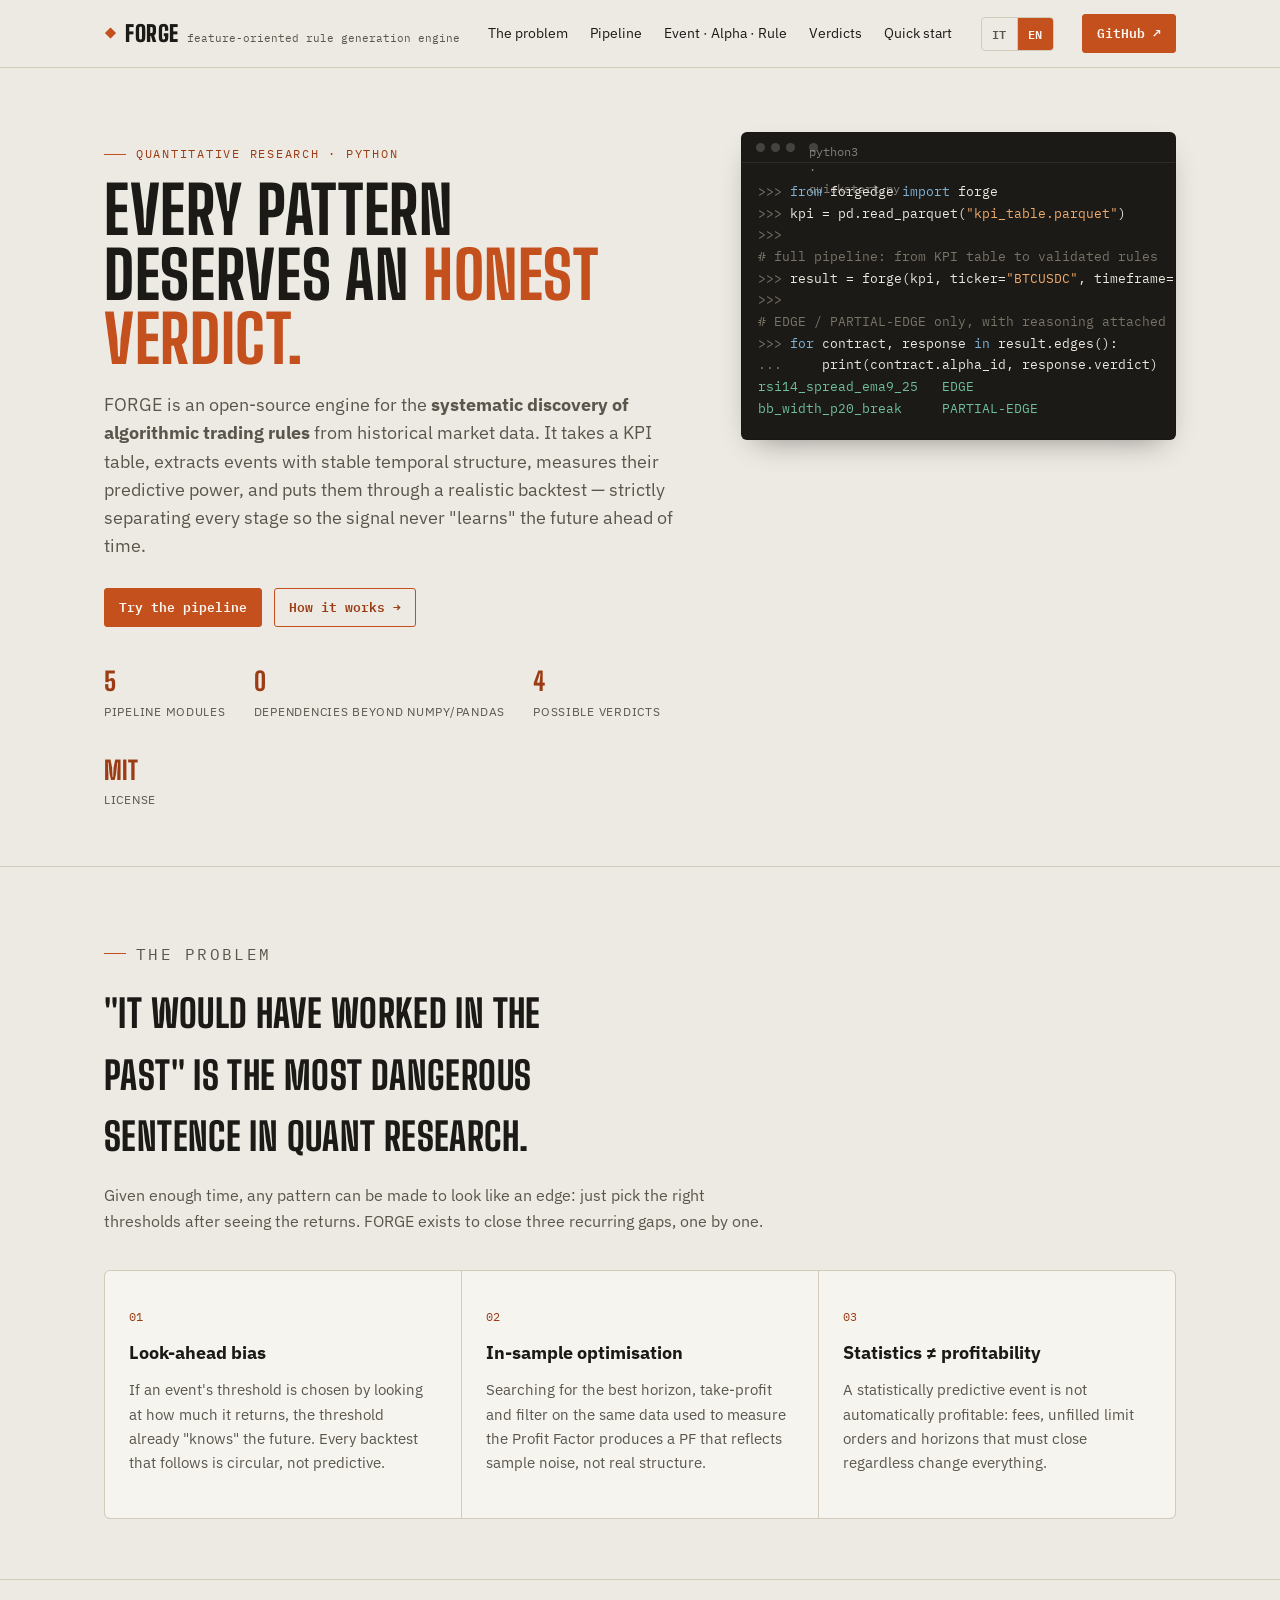
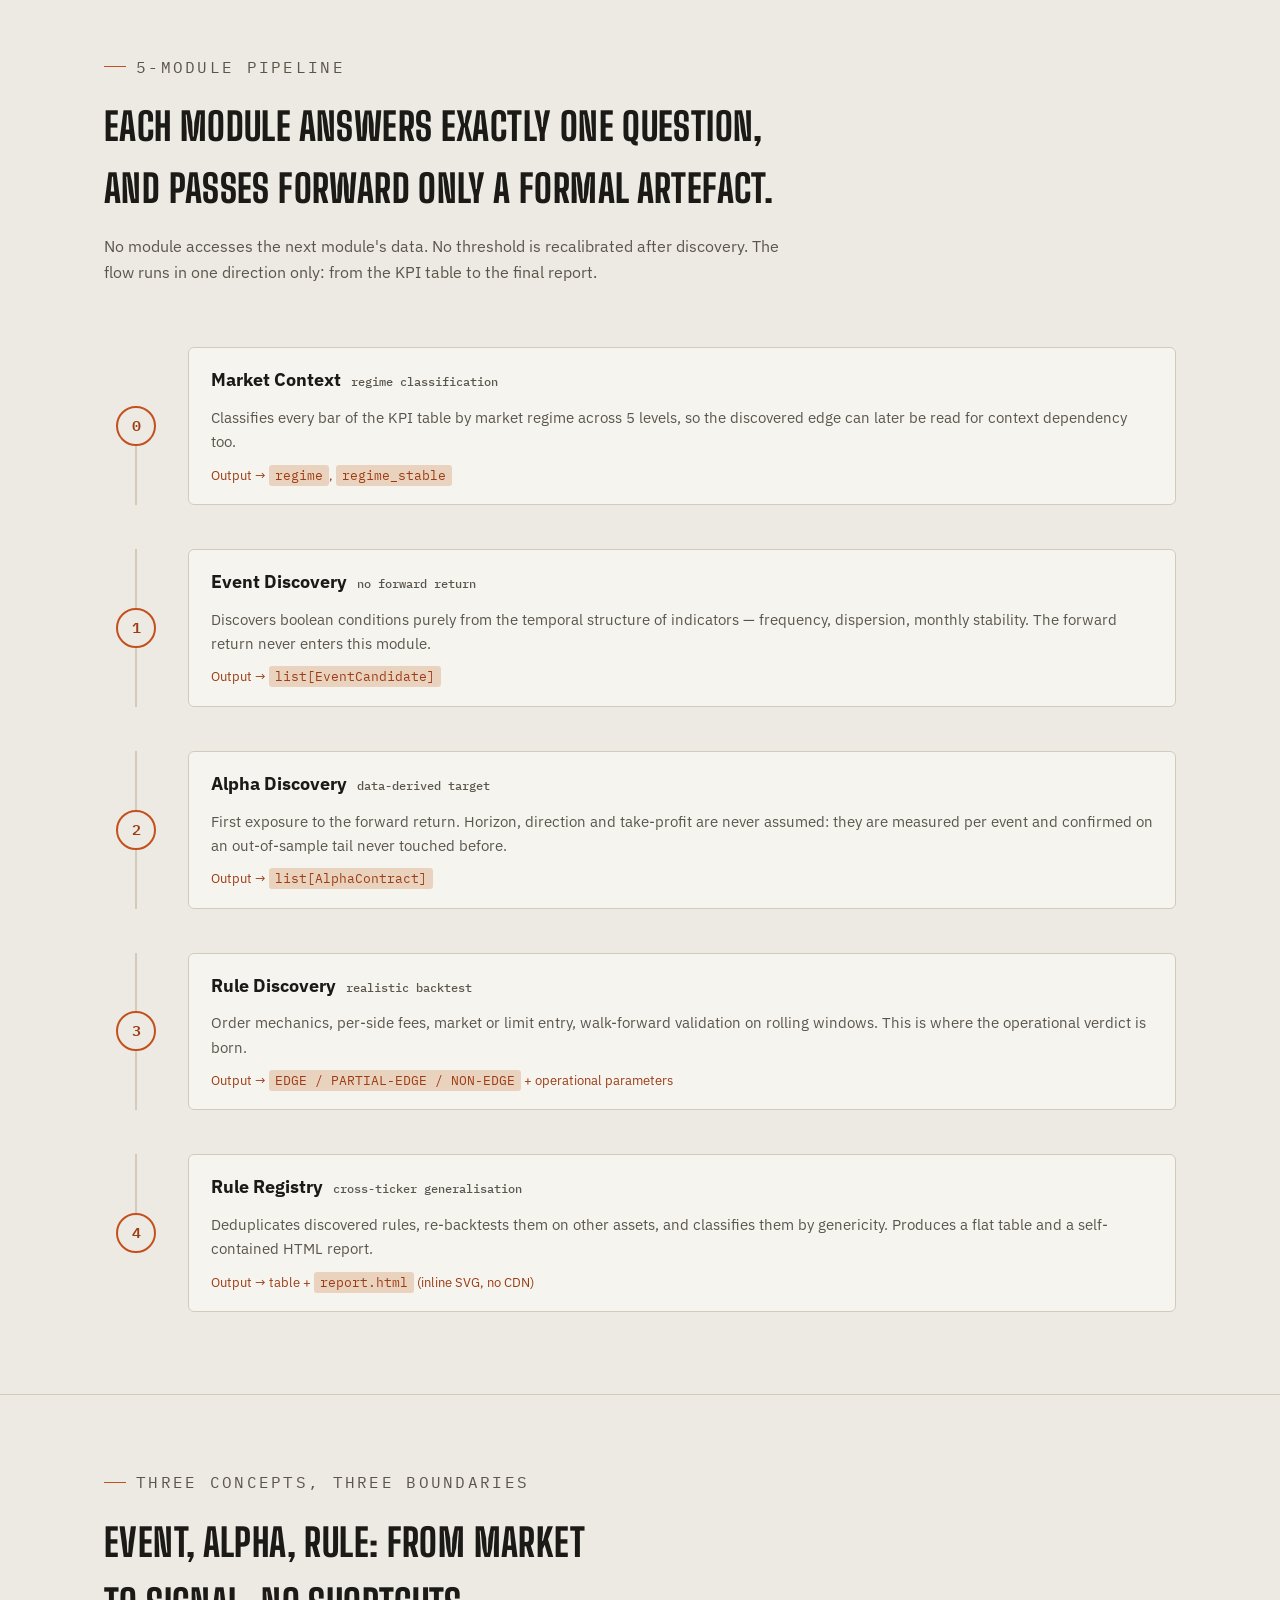
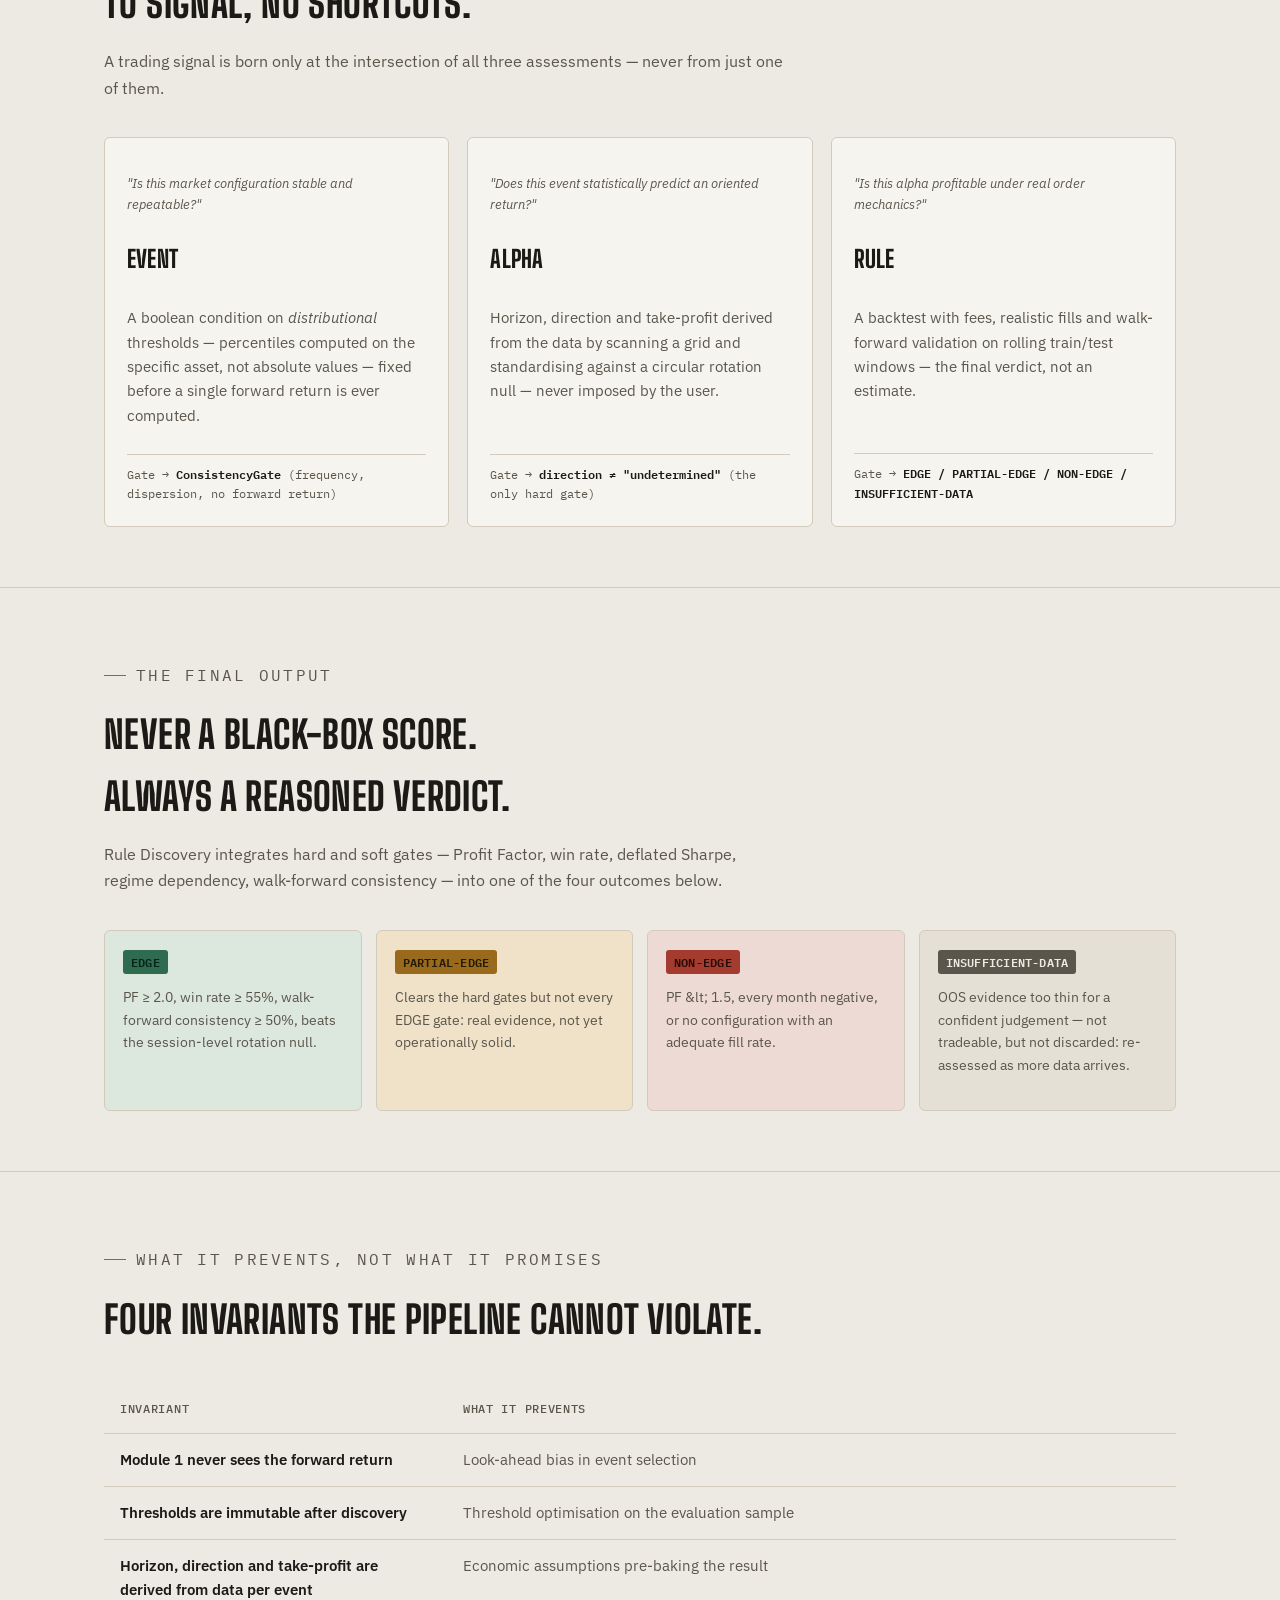
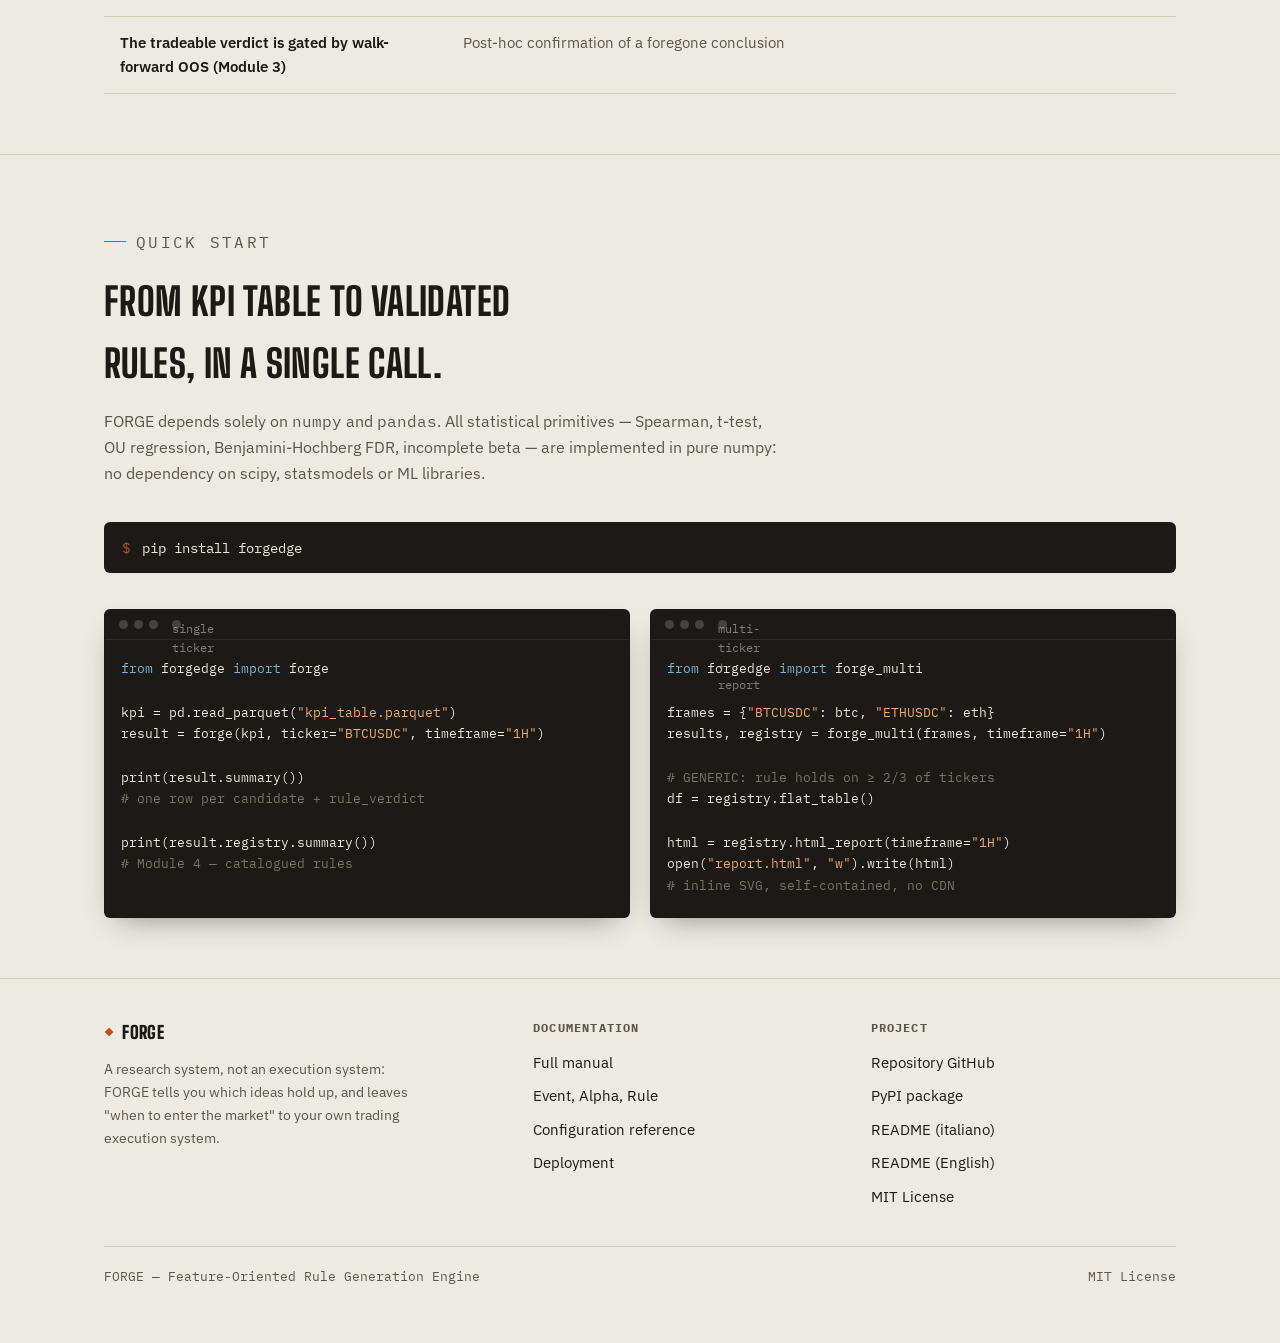
==== commit 55116f42: "Add PyPI package link to landing page footer Co-Authored-By: Claude Sonnet 5 <noreply@anthropic.com>" ====
--- a/docs/site/index.html
+++ b/docs/site/index.html
@@ -5,7 +5,7 @@
 <meta name="viewport" content="width=device-width, initial-scale=1, viewport-fit=cover" />
 <title>FORGE — Motore di scoperta regole di trading</title>
 <meta name="description" content="FORGE è un motore open source per la scoperta sistematica di regole di trading algoritmico da dati storici, con pipeline anti look-ahead bias, validazione walk-forward out-of-sample e verdetti EDGE / PARTIAL-EDGE / NON-EDGE." />
-<meta name="keywords" content="trading algoritmico, backtest walk-forward, look-ahead bias, ricerca quantitativa, python trading, KPI table, alpha discovery, event discovery, rule discovery, edge statistico, overfitting backtest" />
+<meta name="keywords" content="forge, forgedge, FORGE trading, forge python, trading algoritmico, backtest walk-forward, look-ahead bias, ricerca quantitativa, python trading, KPI table, alpha discovery, event discovery, rule discovery, edge statistico, overfitting backtest" />
 <meta name="robots" content="index, follow" />
 <link rel="canonical" href="https://forgedge.it/" />
 
@@ -875,19 +875,20 @@
       <div>
         <h4 data-i18n="footer.h4.docs">Documentazione</h4>
         <ul>
-          <li><a href="../manuale-it.md" data-i18n="footer.docs.link1" data-i18n-href="footer.docs.link1">Manuale completo</a></li>
-          <li><a href="../../src/forgedge/docs/specs/concepts_it.md" data-i18n="footer.docs.link2" data-i18n-href="footer.docs.link2">Evento, Alpha, Regola</a></li>
-          <li><a href="../../src/forgedge/docs/specs/configuration_it.md" data-i18n="footer.docs.link3" data-i18n-href="footer.docs.link3">Riferimento configurazione</a></li>
-          <li><a href="../../src/forgedge/docs/specs/deployment_it.md" data-i18n="footer.docs.link4" data-i18n-href="footer.docs.link4">Deployment</a></li>
+          <li><a href="docs/manuale-it.html" data-i18n="footer.docs.link1" data-i18n-href="footer.docs.link1">Manuale completo</a></li>
+          <li><a href="docs/concepts-it.html" data-i18n="footer.docs.link2" data-i18n-href="footer.docs.link2">Evento, Alpha, Regola</a></li>
+          <li><a href="docs/configuration-it.html" data-i18n="footer.docs.link3" data-i18n-href="footer.docs.link3">Riferimento configurazione</a></li>
+          <li><a href="docs/deployment-it.html" data-i18n="footer.docs.link4" data-i18n-href="footer.docs.link4">Deployment</a></li>
         </ul>
       </div>
       <div>
         <h4 data-i18n="footer.h4.project">Progetto</h4>
         <ul>
           <li><a href="https://github.com/mattcond/forgedge" target="_blank" rel="noopener">Repository GitHub</a></li>
-          <li><a href="../../README_it.md">README (italiano)</a></li>
-          <li><a href="../../README.md">README (English)</a></li>
-          <li><a href="../../LICENSE" data-i18n="footer.project.license">Licenza MIT</a></li>
+          <li><a href="https://pypi.org/project/forgedge/" target="_blank" rel="noopener" data-i18n="footer.project.pypi">Pacchetto PyPI</a></li>
+          <li><a href="docs/readme-it.html">README (italiano)</a></li>
+          <li><a href="docs/readme-en.html">README (English)</a></li>
+          <li><a href="docs/license.html" data-i18n="footer.project.license">Licenza MIT</a></li>
         </ul>
       </div>
     </div>
@@ -1024,14 +1025,15 @@
     "footer.docs.link3": { it: "Riferimento configurazione", en: "Configuration reference" },
     "footer.docs.link4": { it: "Deployment", en: "Deployment" },
     "footer.h4.project": { it: "Progetto", en: "Project" },
-    "footer.project.license": { it: "Licenza MIT", en: "MIT License" }
+    "footer.project.license": { it: "Licenza MIT", en: "MIT License" },
+    "footer.project.pypi": { it: "Pacchetto PyPI", en: "PyPI package" }
   };
 
   var HREF = {
-    "footer.docs.link1": { it: "../manuale-it.md", en: "../manual-en.md" },
-    "footer.docs.link2": { it: "../../src/forgedge/docs/specs/concepts_it.md", en: "../../src/forgedge/docs/specs/concepts_en.md" },
-    "footer.docs.link3": { it: "../../src/forgedge/docs/specs/configuration_it.md", en: "../../src/forgedge/docs/specs/configuration_en.md" },
-    "footer.docs.link4": { it: "../../src/forgedge/docs/specs/deployment_it.md", en: "../../src/forgedge/docs/specs/deployment_en.md" }
+    "footer.docs.link1": { it: "docs/manuale-it.html", en: "docs/manual-en.html" },
+    "footer.docs.link2": { it: "docs/concepts-it.html", en: "docs/concepts-en.html" },
+    "footer.docs.link3": { it: "docs/configuration-it.html", en: "docs/configuration-en.html" },
+    "footer.docs.link4": { it: "docs/deployment-it.html", en: "docs/deployment-en.html" }
   };
 
   var TITLES = {
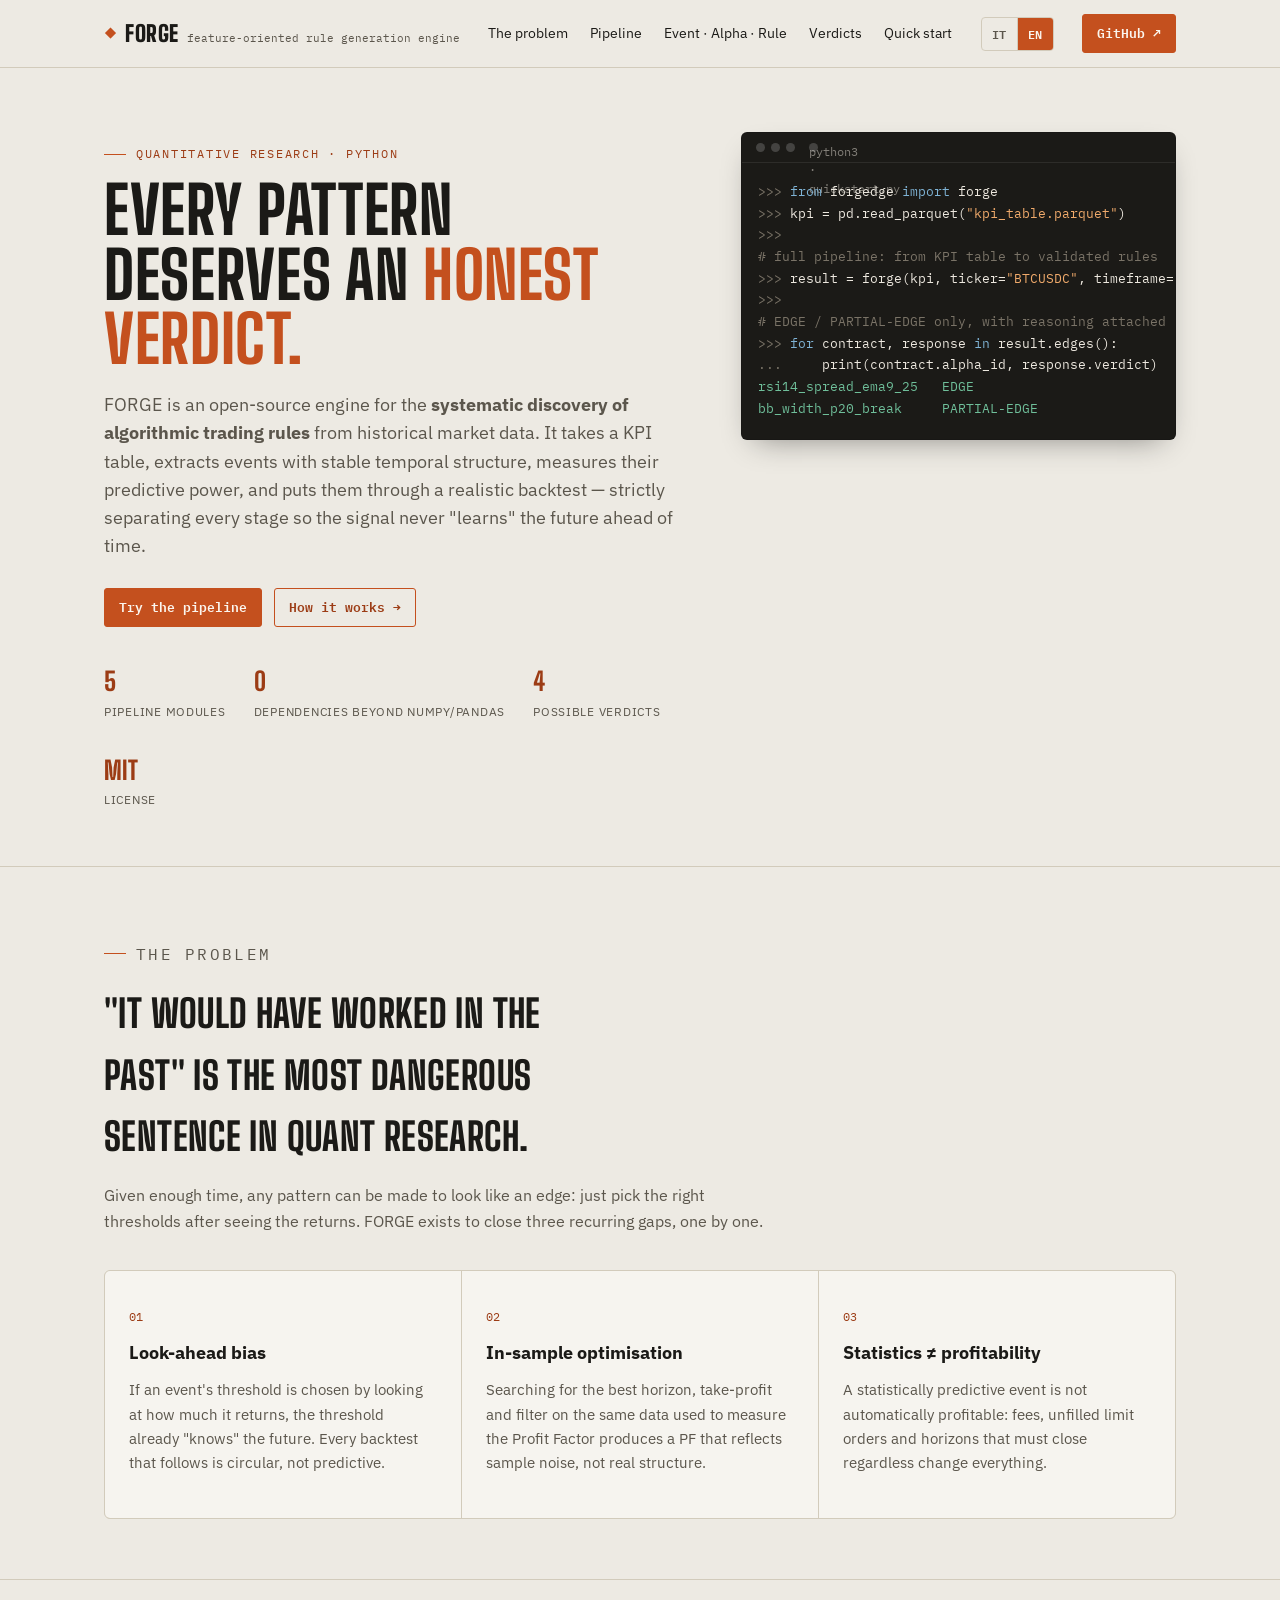
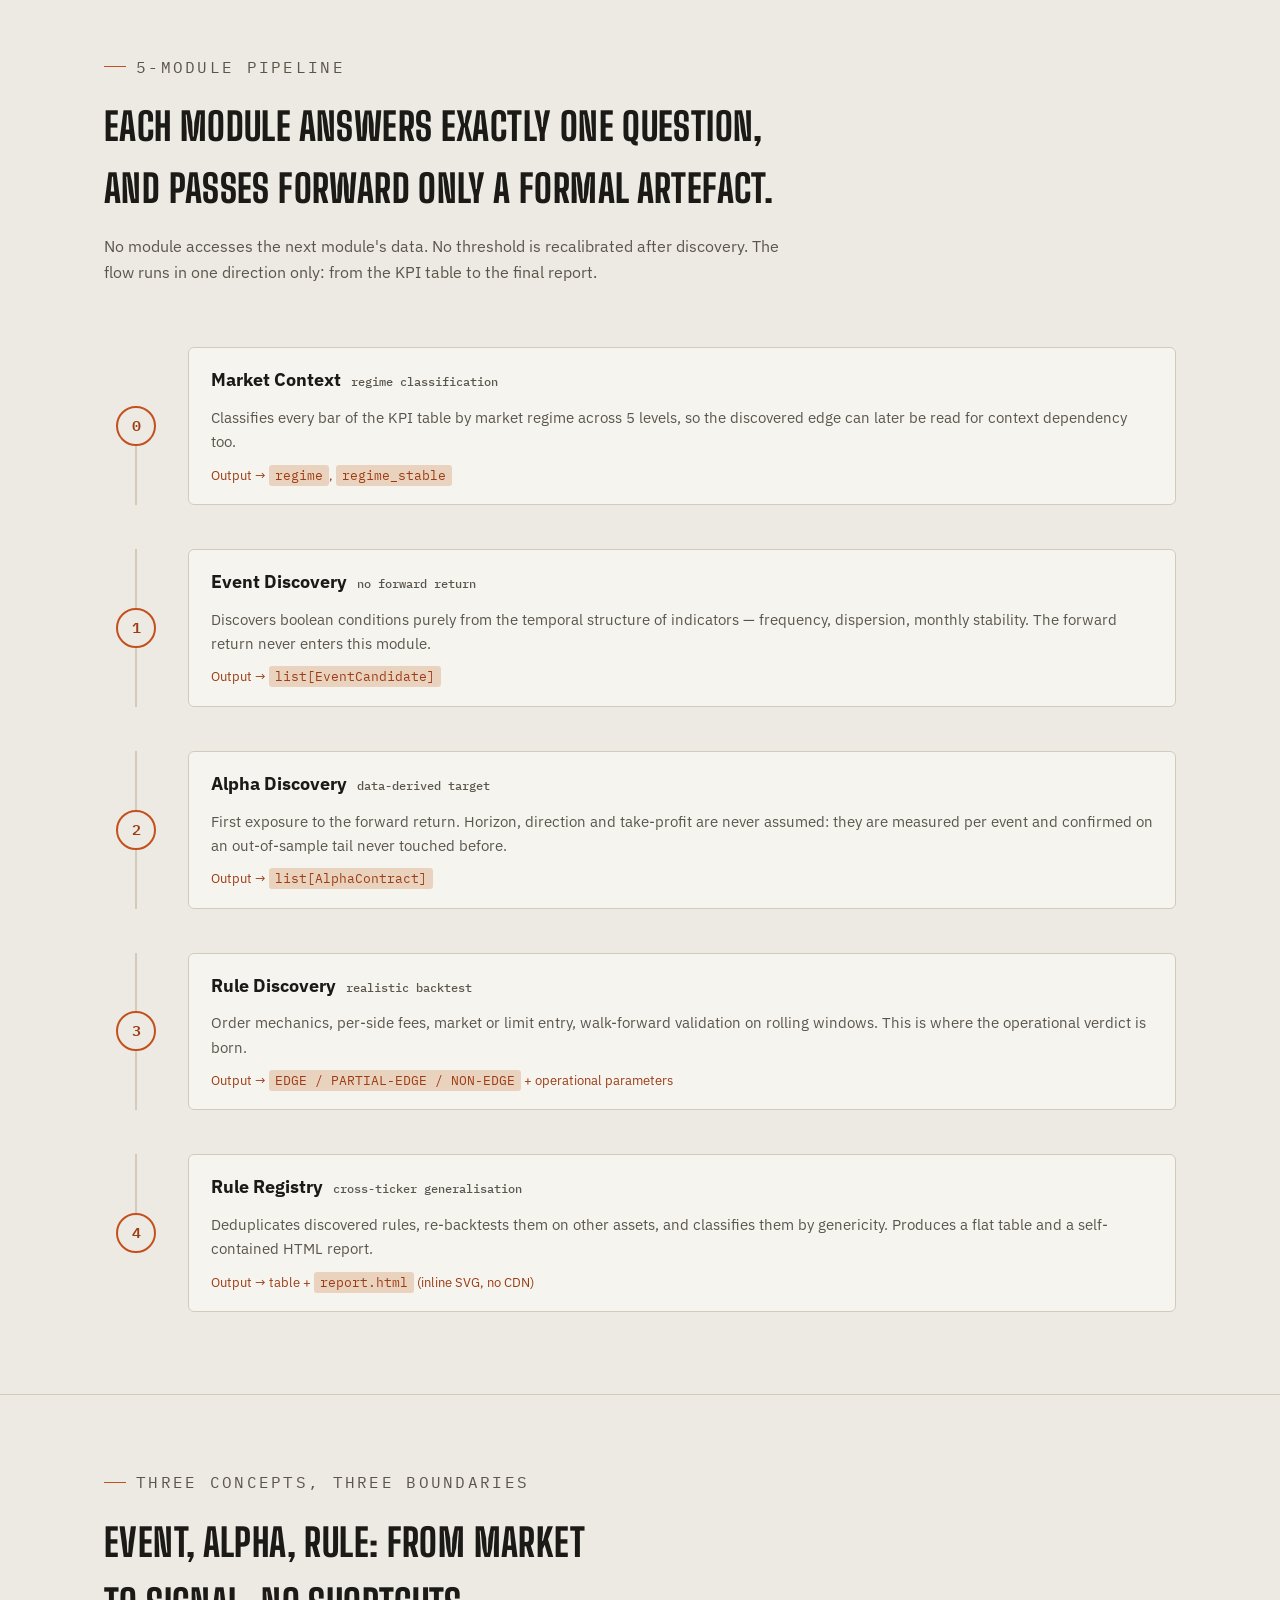
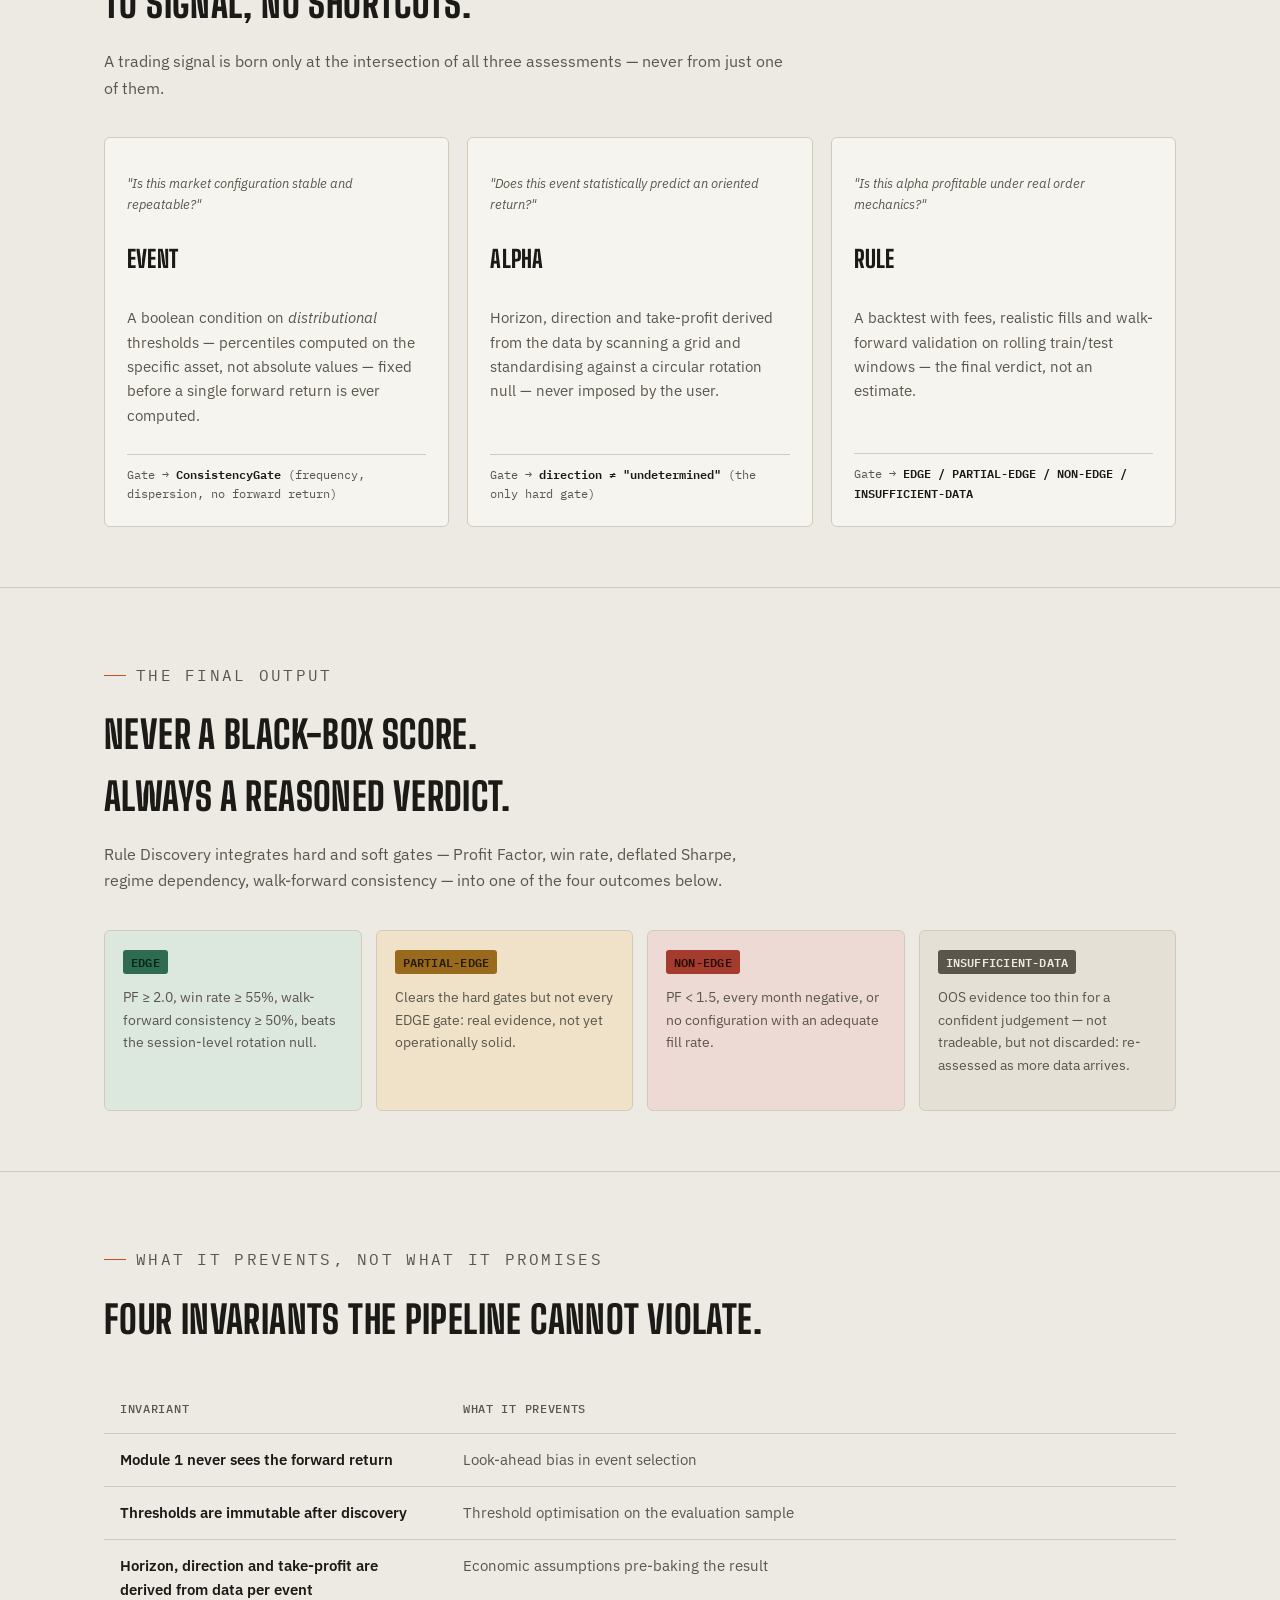
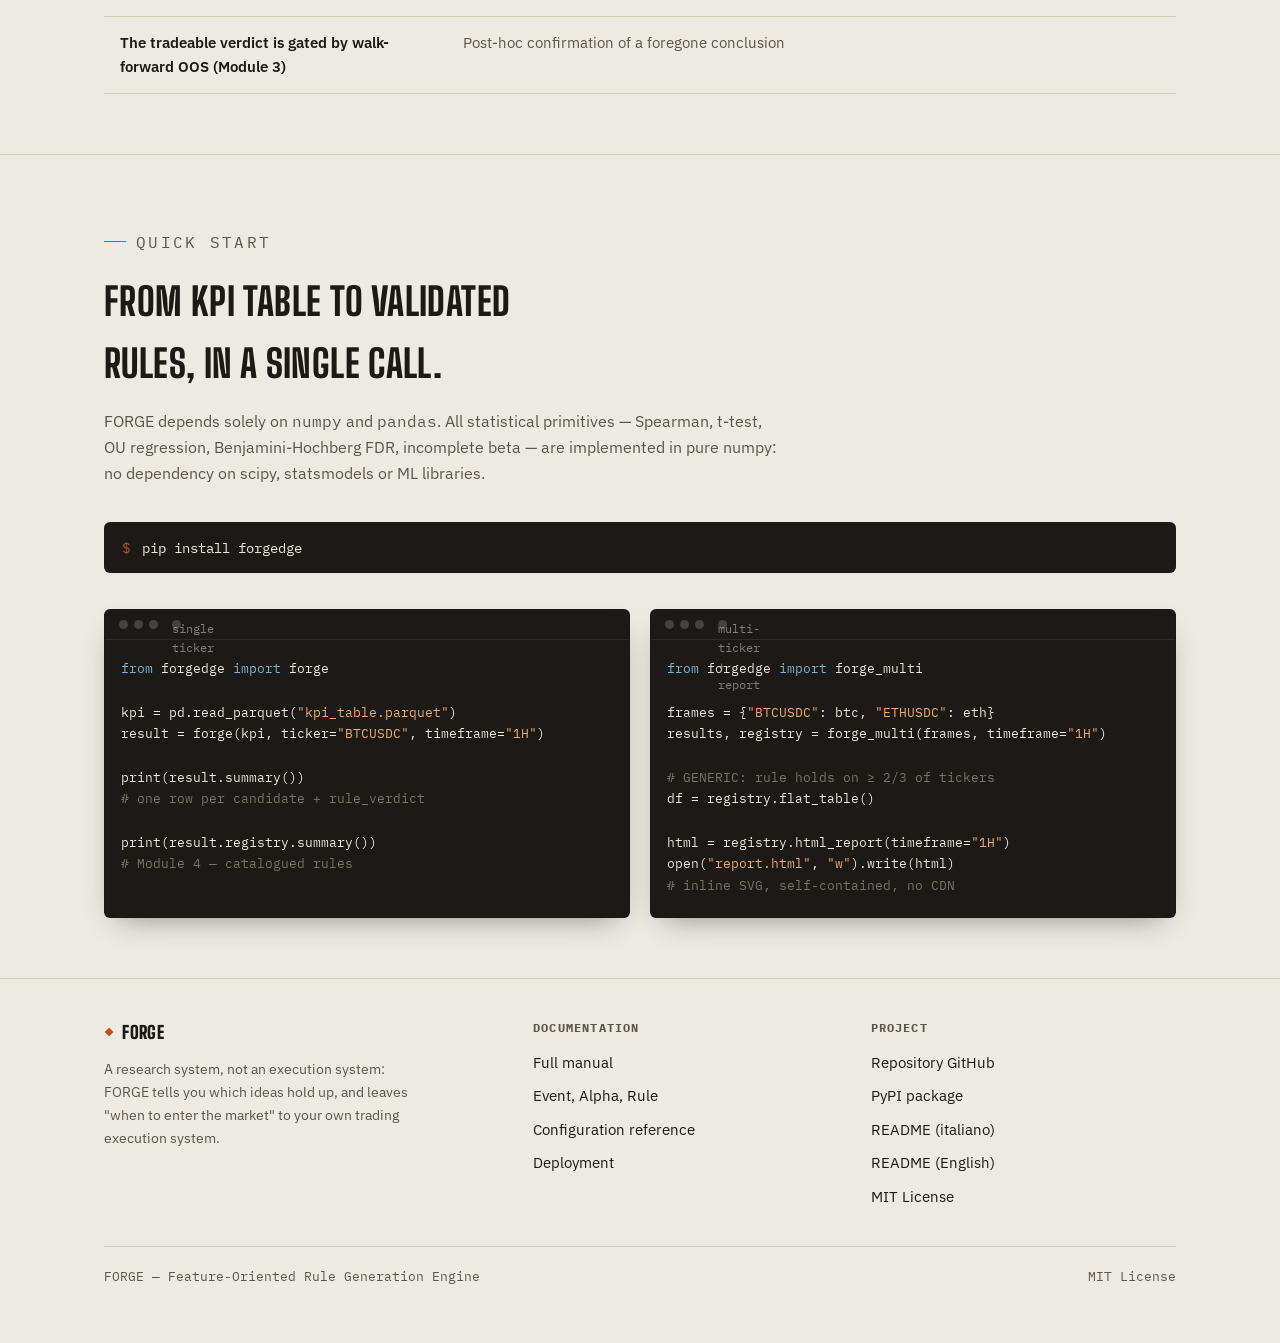
==== commit 6e4fc115: "Fix literal &lt; showing up as text in the NON-EDGE verdict card The vcard3.p i18n dictionary entry " ====
--- a/docs/site/index.html
+++ b/docs/site/index.html
@@ -991,7 +991,7 @@
 
     "vcard1.p": { it: "PF ≥ 2.0, win rate ≥ 55%, walk-forward consistency ≥ 50%, supera la null di rotazione a livello di sessione.", en: "PF ≥ 2.0, win rate ≥ 55%, walk-forward consistency ≥ 50%, beats the session-level rotation null." },
     "vcard2.p": { it: "Supera i gate hard ma non tutti i gate EDGE: evidenza reale, non ancora operativamente solida.", en: "Clears the hard gates but not every EDGE gate: real evidence, not yet operationally solid." },
-    "vcard3.p": { it: "PF &lt; 1.5, mesi tutti negativi, o nessuna configurazione con fill rate adeguato.", en: "PF &lt; 1.5, every month negative, or no configuration with an adequate fill rate." },
+    "vcard3.p": { it: "PF < 1.5, mesi tutti negativi, o nessuna configurazione con fill rate adeguato.", en: "PF < 1.5, every month negative, or no configuration with an adequate fill rate." },
     "vcard4.p": { it: "Evidenza OOS troppo esigua per un giudizio con fiducia — non tradeable, ma non scartata: si rivaluta con più dati.", en: "OOS evidence too thin for a confident judgement — not tradeable, but not discarded: re-assessed as more data arrives." },
 
     "invariants.eyebrow": { it: "Cosa impedisce, non cosa promette", en: "What it prevents, not what it promises" },
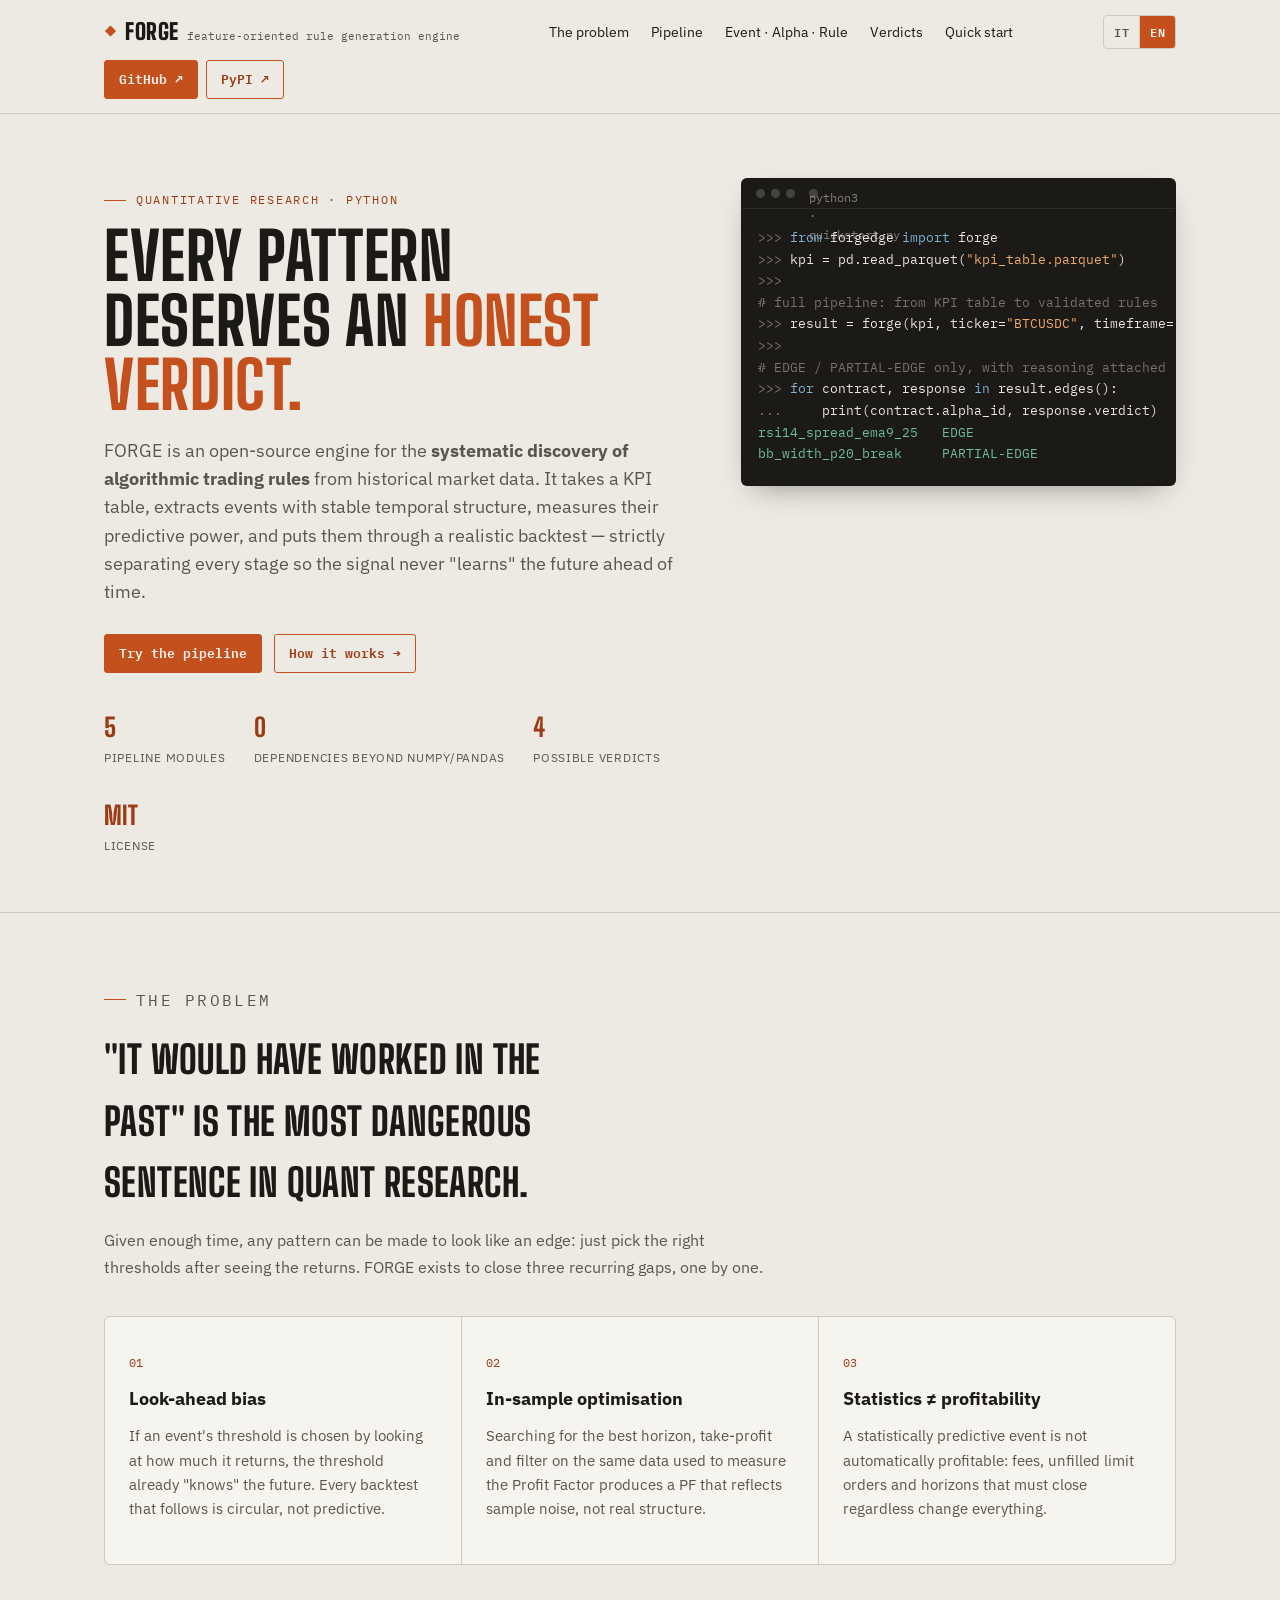
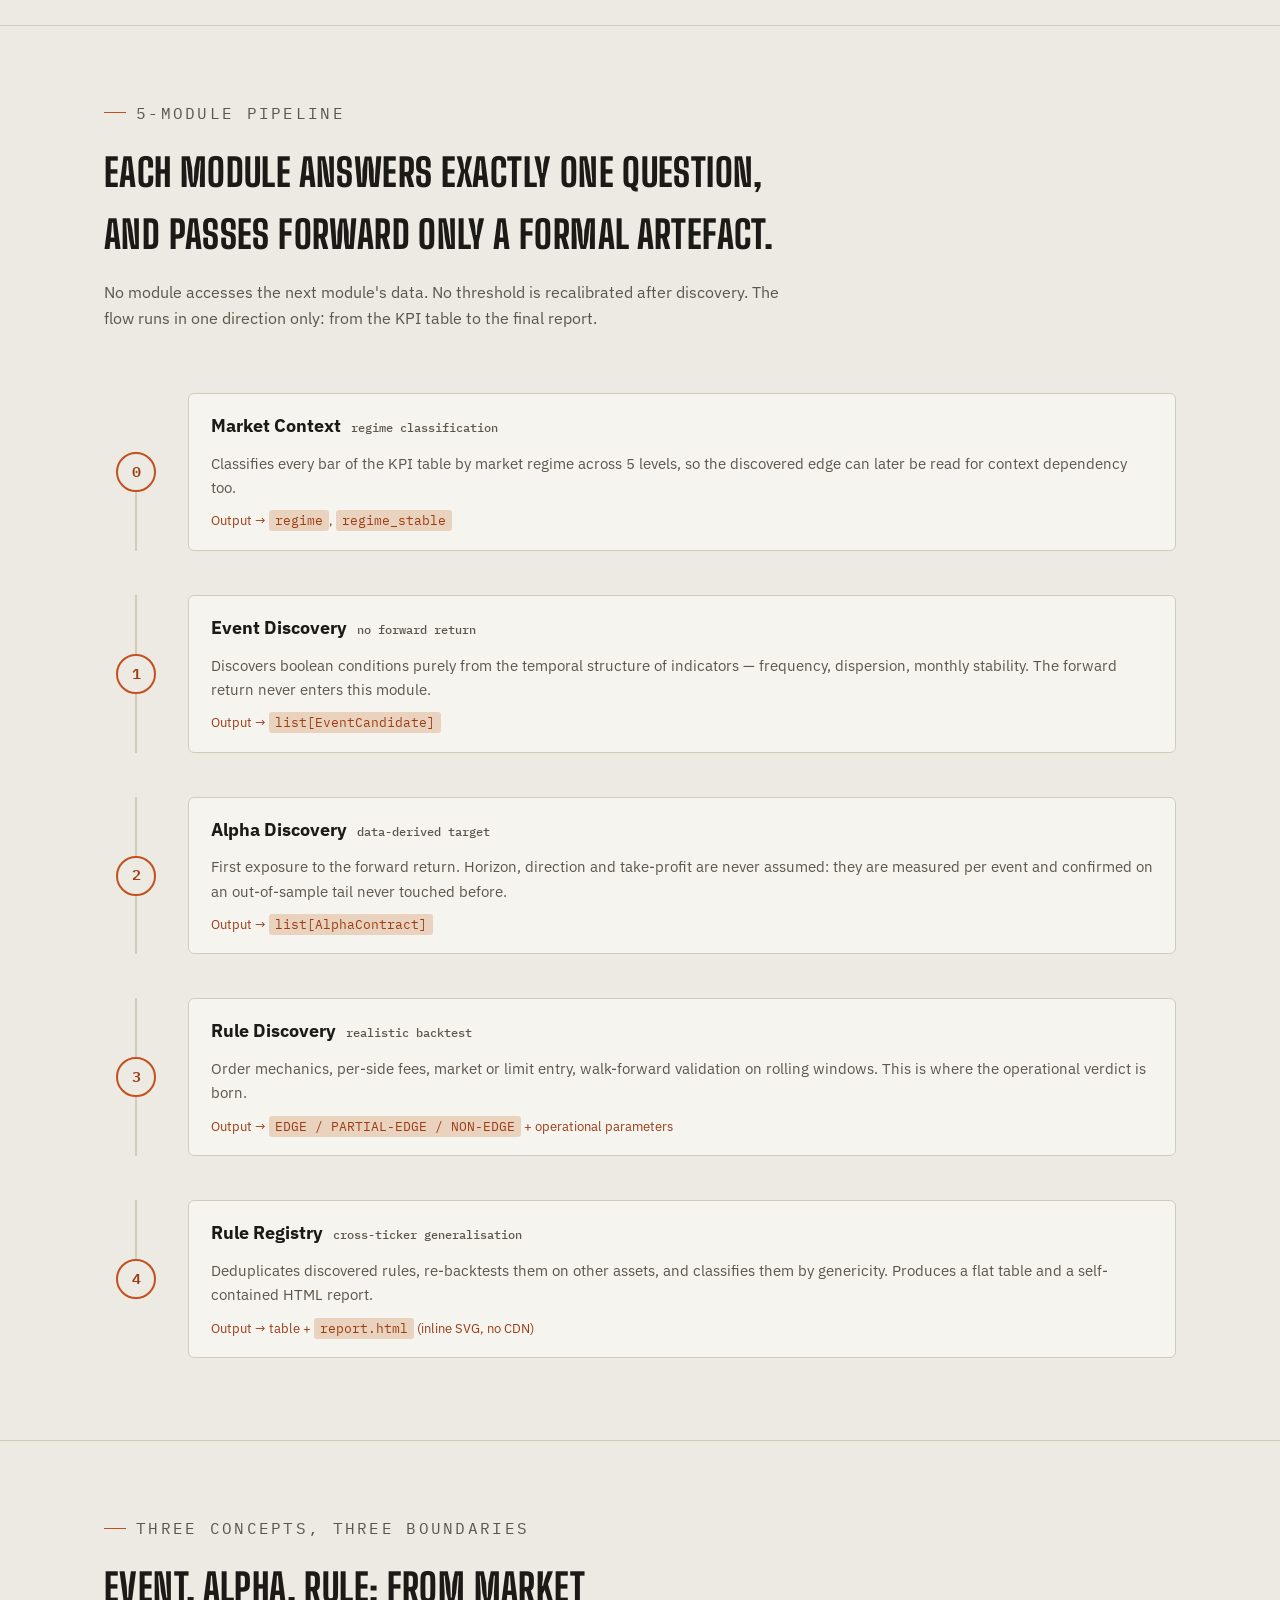
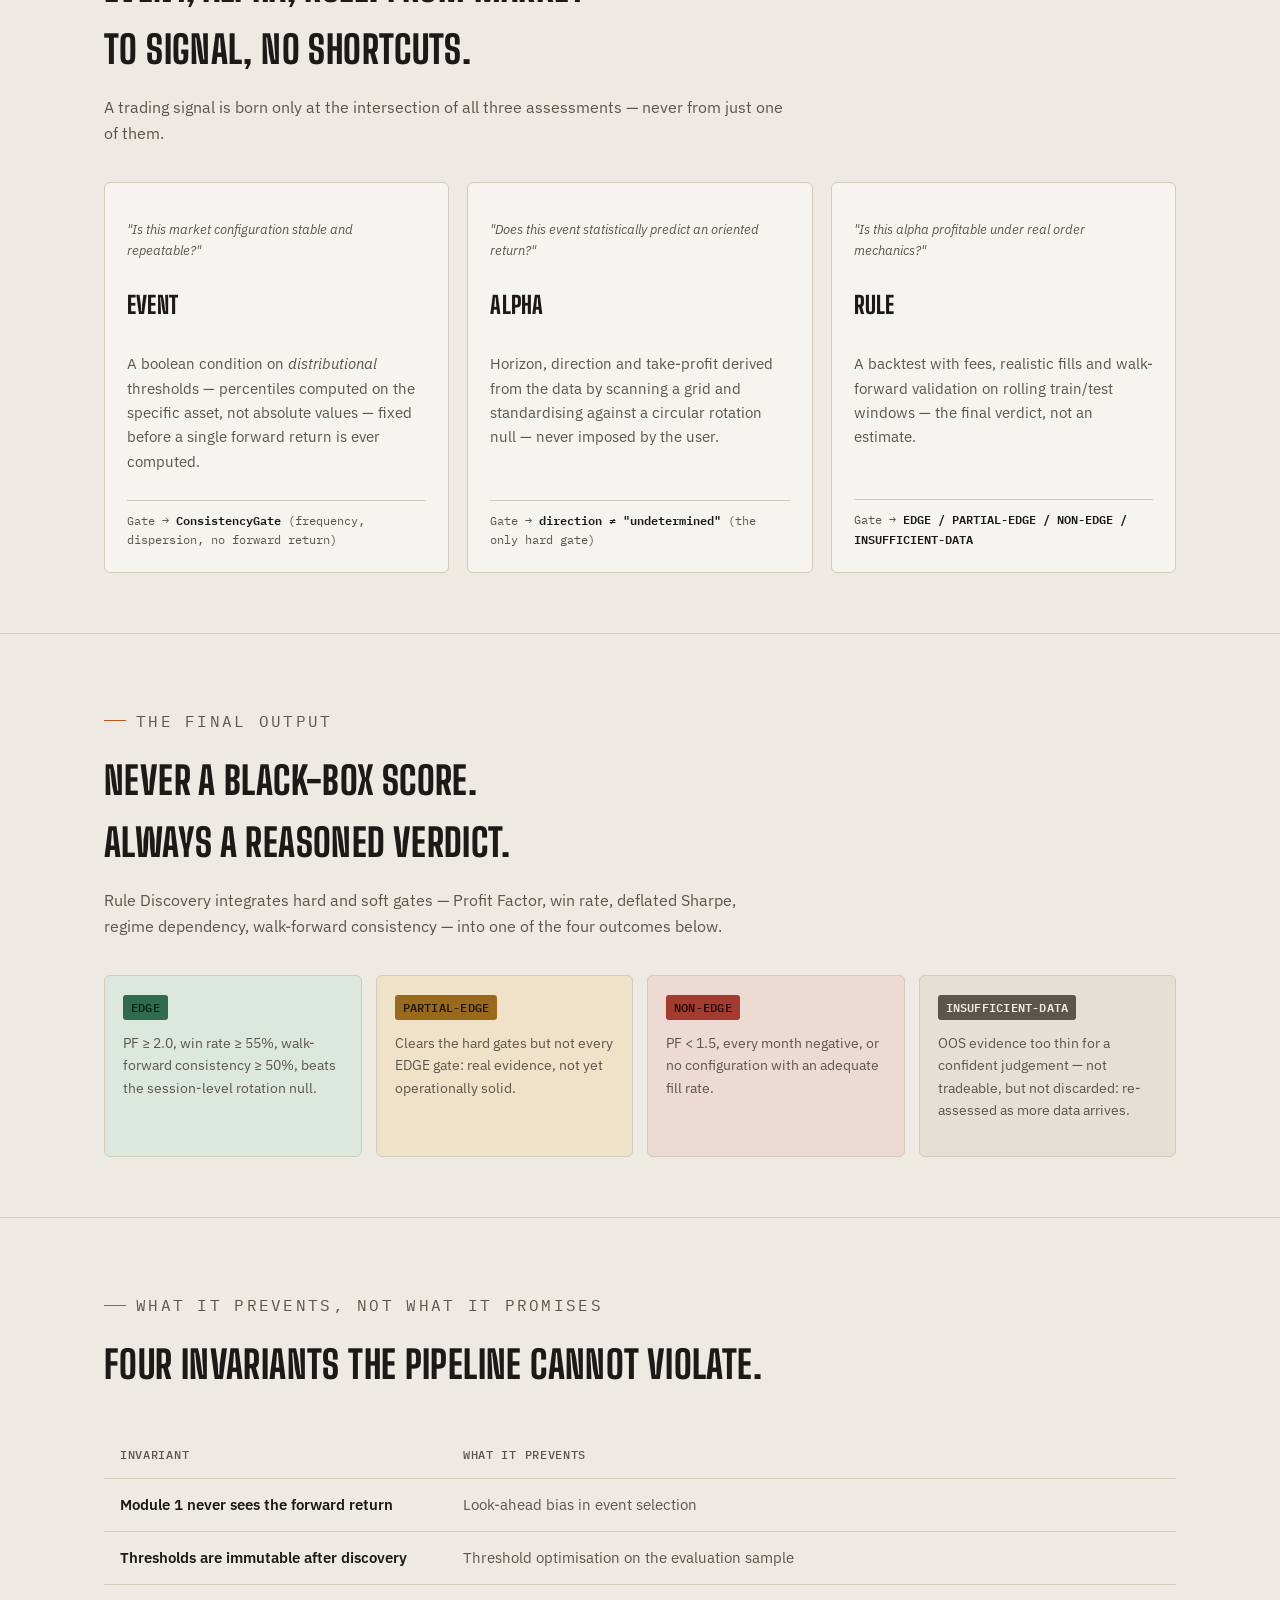
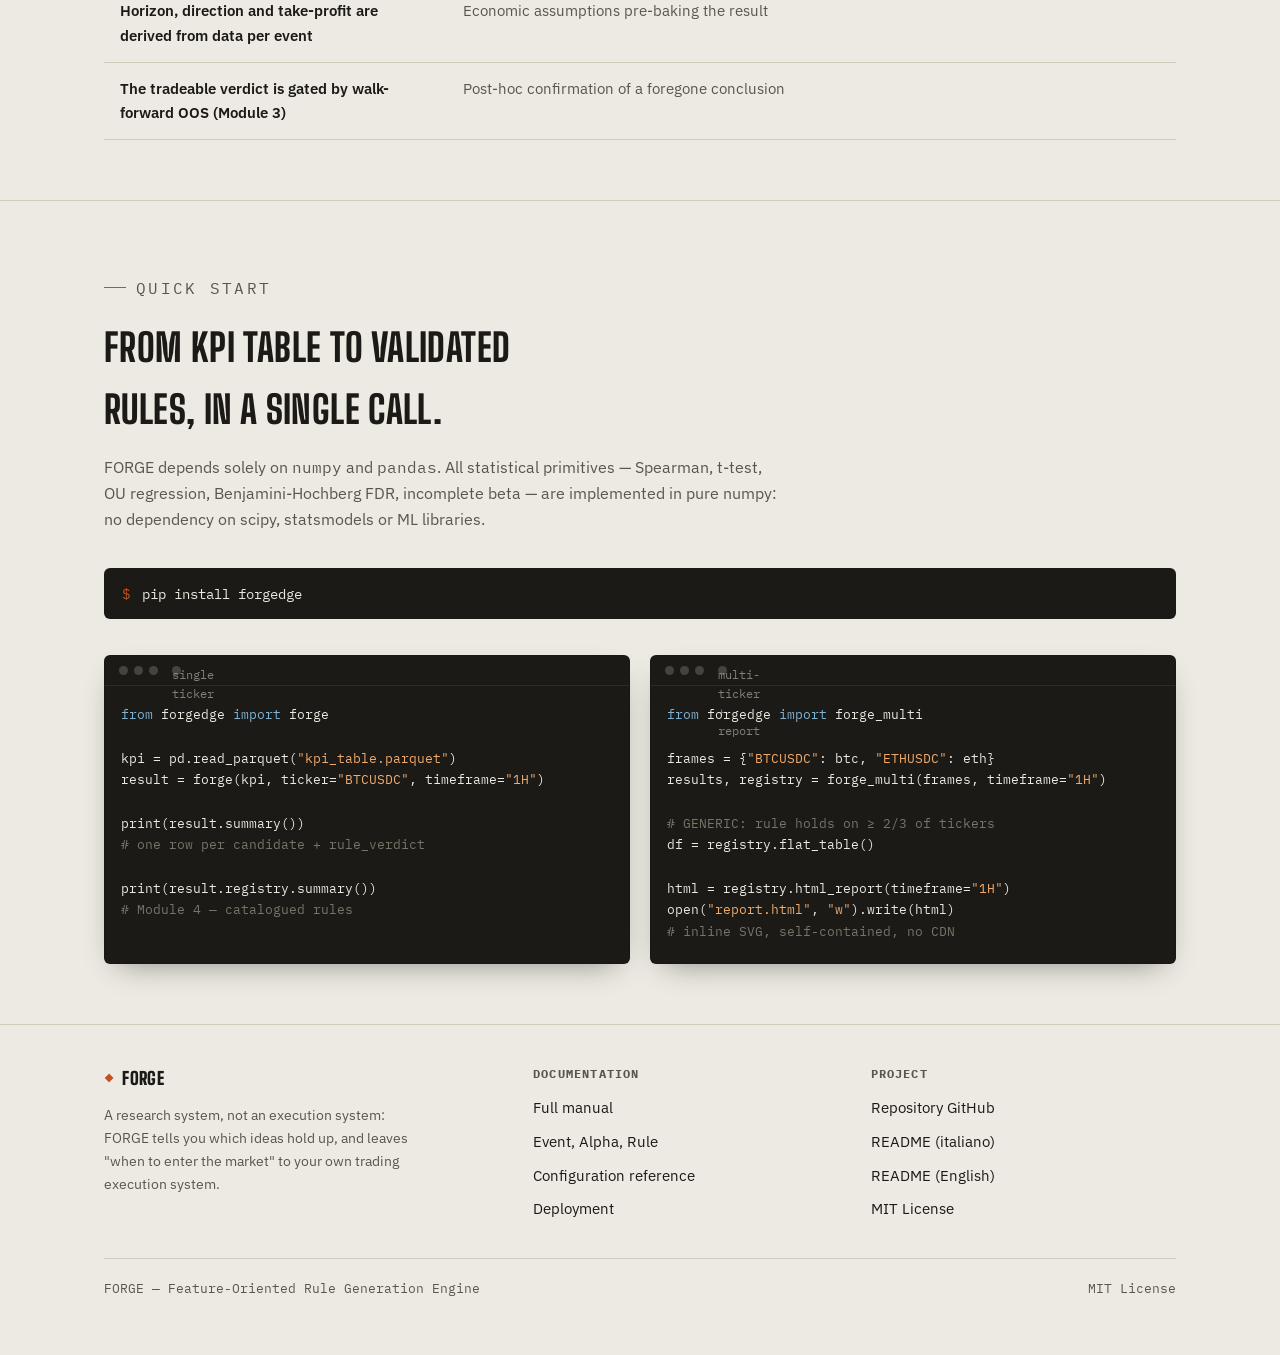
==== commit 3aac8692: "Move PyPI link next to GitHub in the topbar Was a separate footer entry; now a secondary button righ" ====
--- a/docs/site/index.html
+++ b/docs/site/index.html
@@ -172,6 +172,8 @@
     justify-content: space-between;
     padding-block: 14px;
     gap: 16px;
+    flex-wrap: wrap;
+    row-gap: 10px;
   }
   .brand {
     display: flex;
@@ -592,6 +594,7 @@
   }
   @media (max-width: 480px) {
     .verdicts { grid-template-columns: 1fr; }
+    .brand small { display: none; }
   }
 </style>
 </head>
@@ -612,7 +615,10 @@
       <button type="button" class="lang-btn" data-lang="it" aria-pressed="true">IT</button>
       <button type="button" class="lang-btn" data-lang="en" aria-pressed="false">EN</button>
     </div>
-    <a class="btn solid" href="https://github.com/mattcond/forgedge" target="_blank" rel="noopener">GitHub ↗</a>
+    <div style="display:flex; gap:8px;">
+      <a class="btn solid" href="https://github.com/mattcond/forgedge" target="_blank" rel="noopener">GitHub ↗</a>
+      <a class="btn" href="https://pypi.org/project/forgedge/" target="_blank" rel="noopener">PyPI ↗</a>
+    </div>
   </div>
 </div>
 
@@ -885,7 +891,6 @@
         <h4 data-i18n="footer.h4.project">Progetto</h4>
         <ul>
           <li><a href="https://github.com/mattcond/forgedge" target="_blank" rel="noopener">Repository GitHub</a></li>
-          <li><a href="https://pypi.org/project/forgedge/" target="_blank" rel="noopener" data-i18n="footer.project.pypi">Pacchetto PyPI</a></li>
           <li><a href="docs/readme-it.html">README (italiano)</a></li>
           <li><a href="docs/readme-en.html">README (English)</a></li>
           <li><a href="docs/license.html" data-i18n="footer.project.license">Licenza MIT</a></li>
@@ -1025,8 +1030,7 @@
     "footer.docs.link3": { it: "Riferimento configurazione", en: "Configuration reference" },
     "footer.docs.link4": { it: "Deployment", en: "Deployment" },
     "footer.h4.project": { it: "Progetto", en: "Project" },
-    "footer.project.license": { it: "Licenza MIT", en: "MIT License" },
-    "footer.project.pypi": { it: "Pacchetto PyPI", en: "PyPI package" }
+    "footer.project.license": { it: "Licenza MIT", en: "MIT License" }
   };
 
   var HREF = {
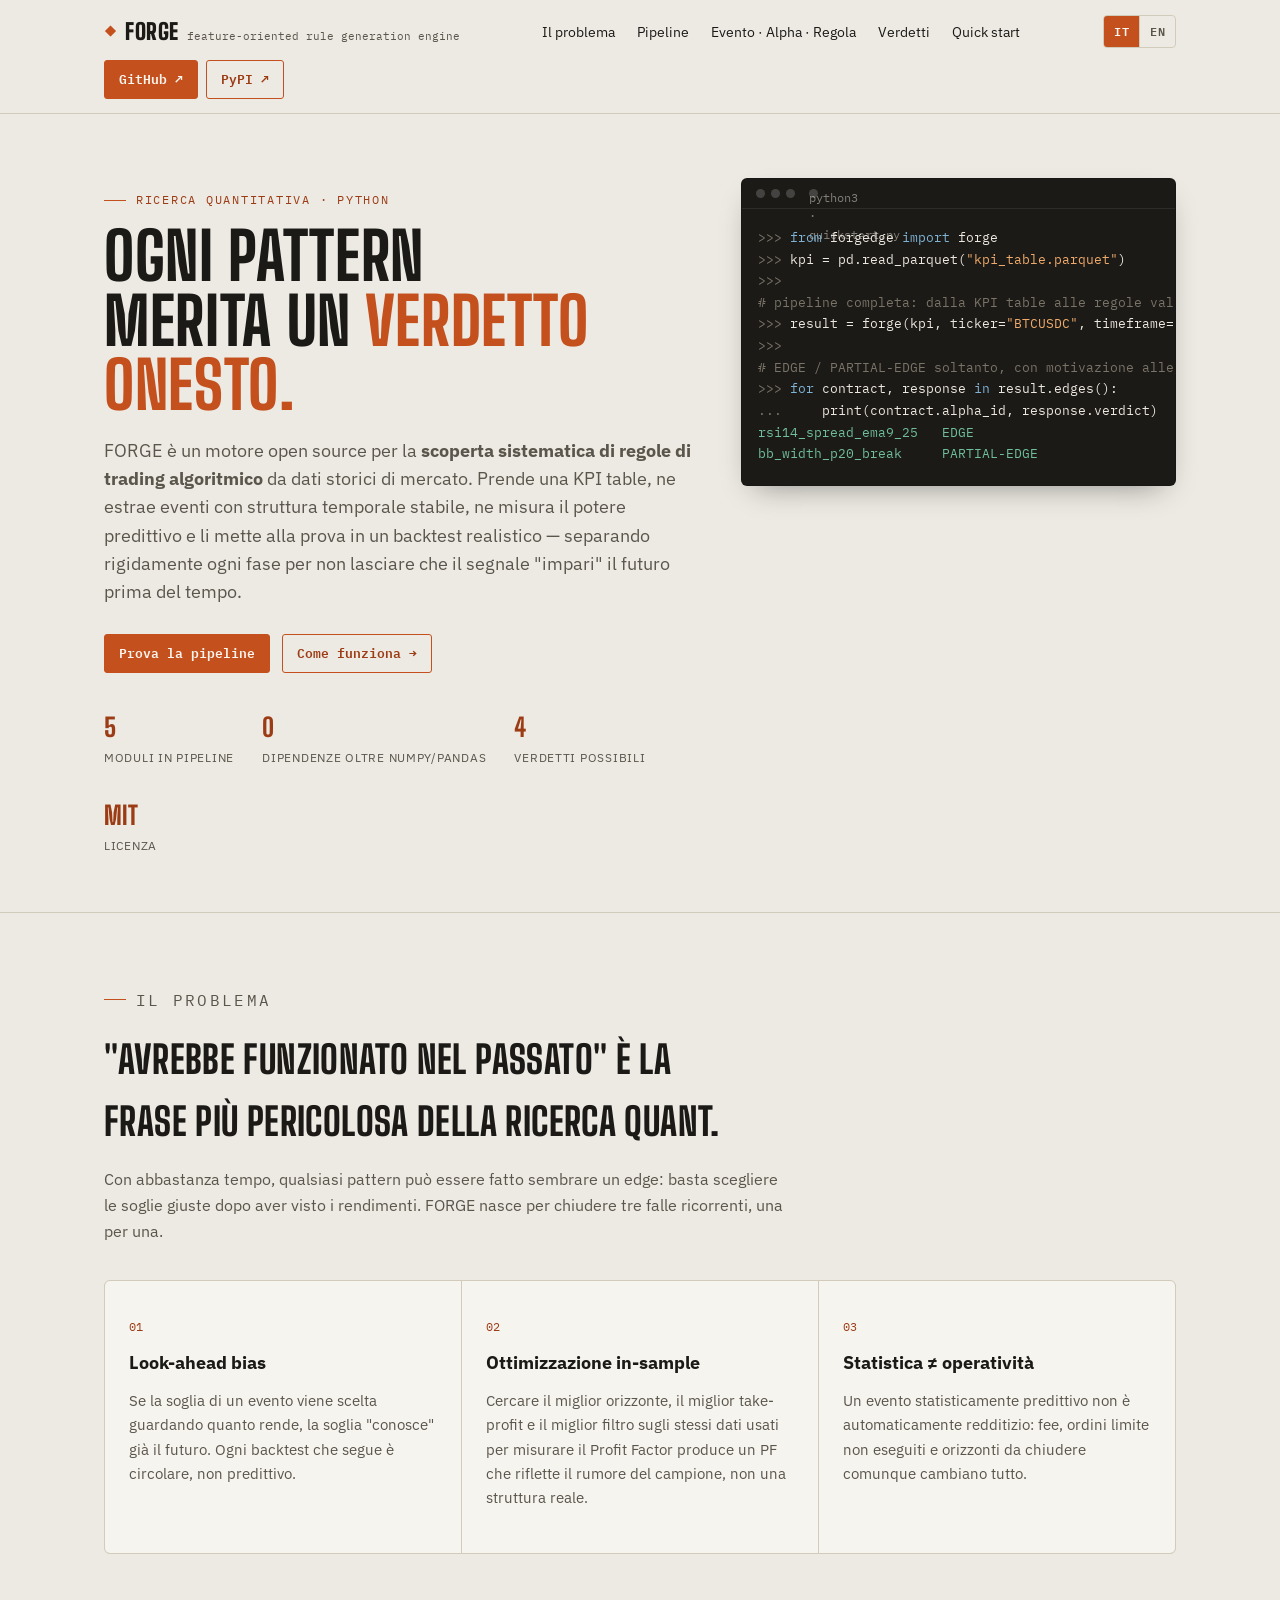
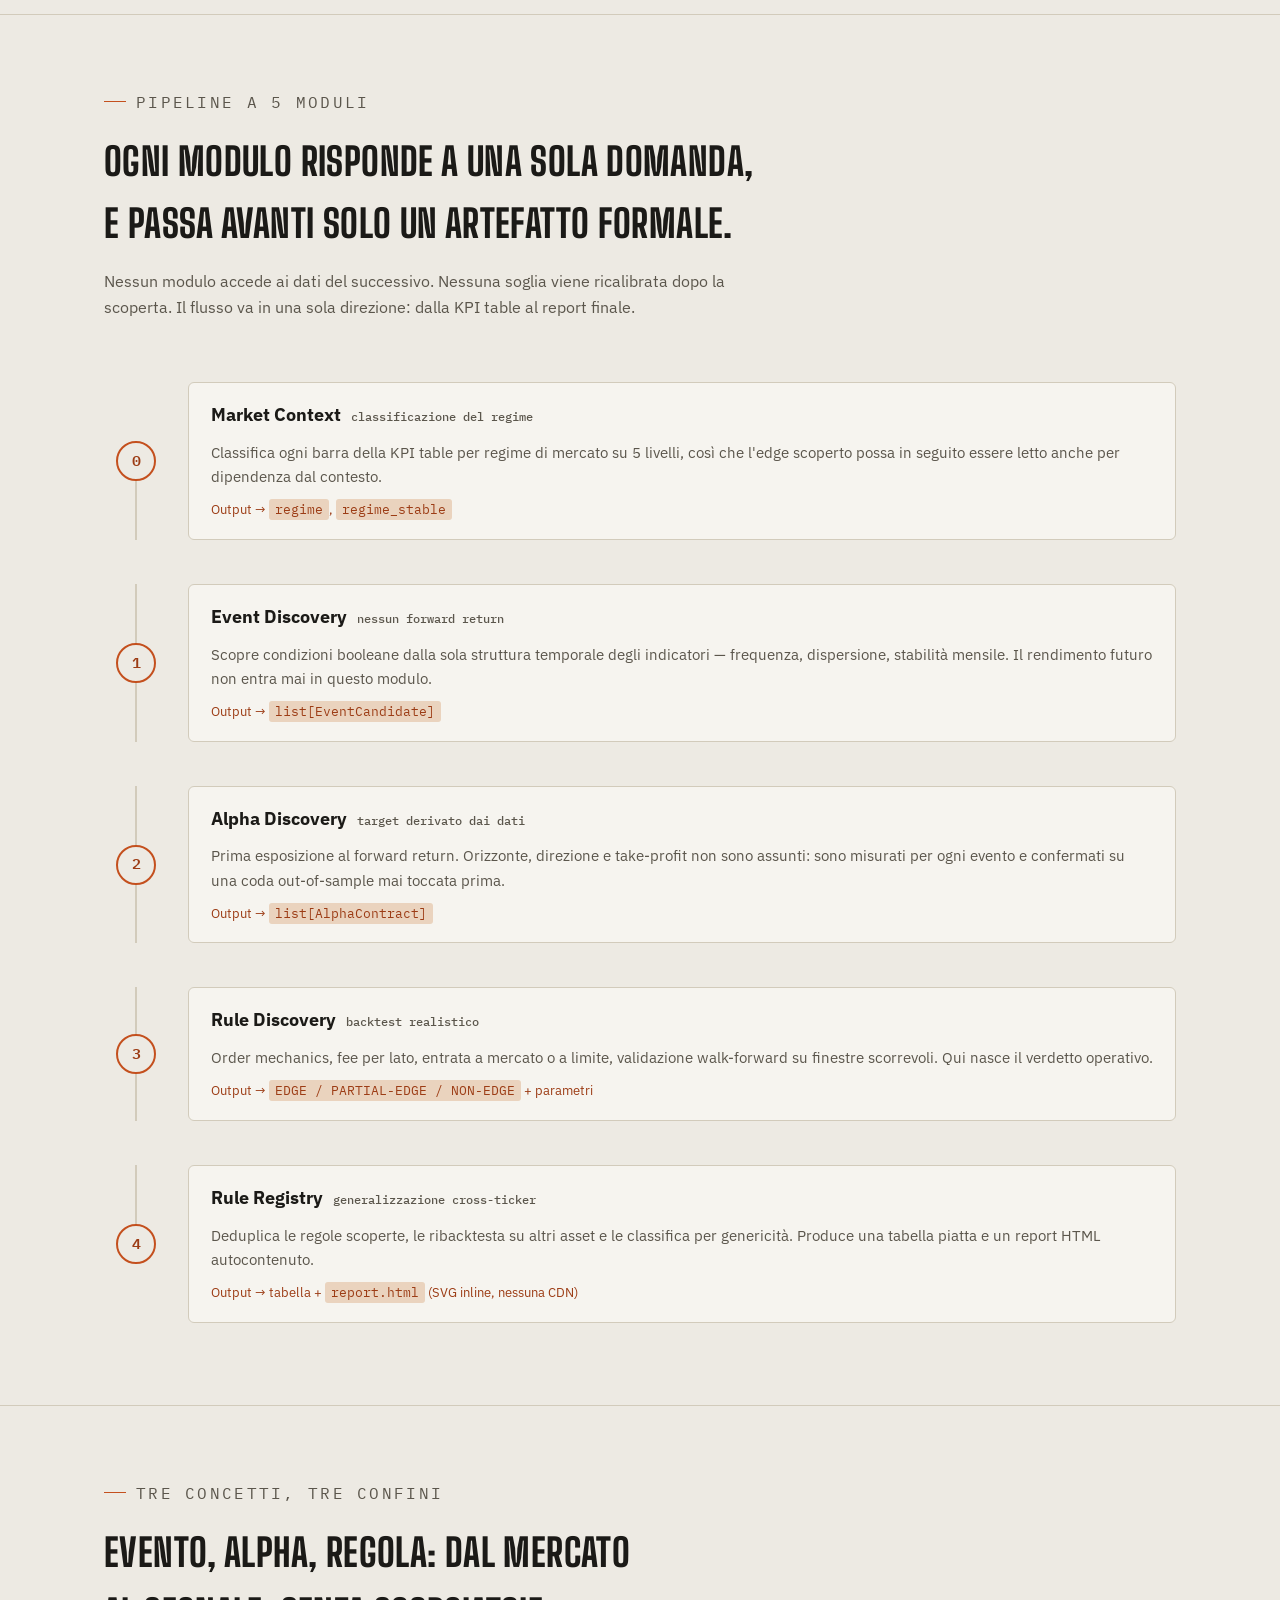
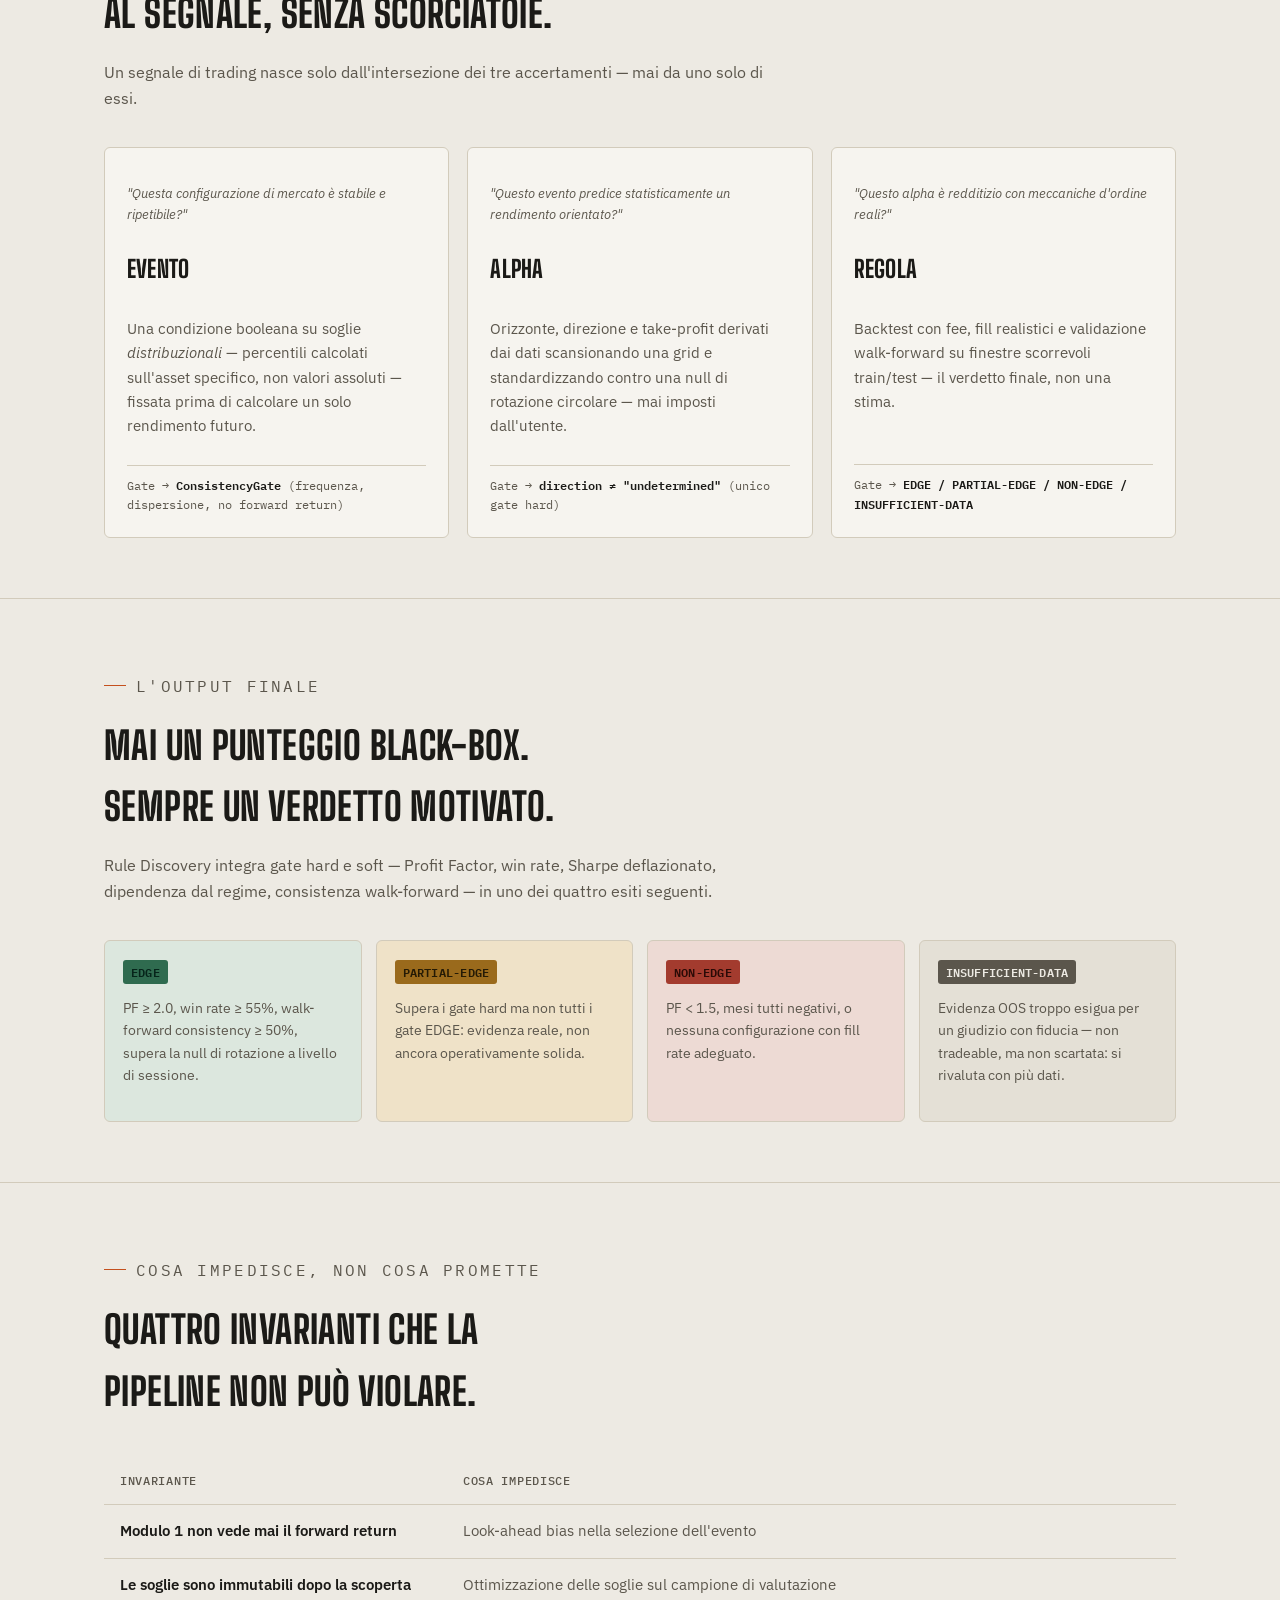
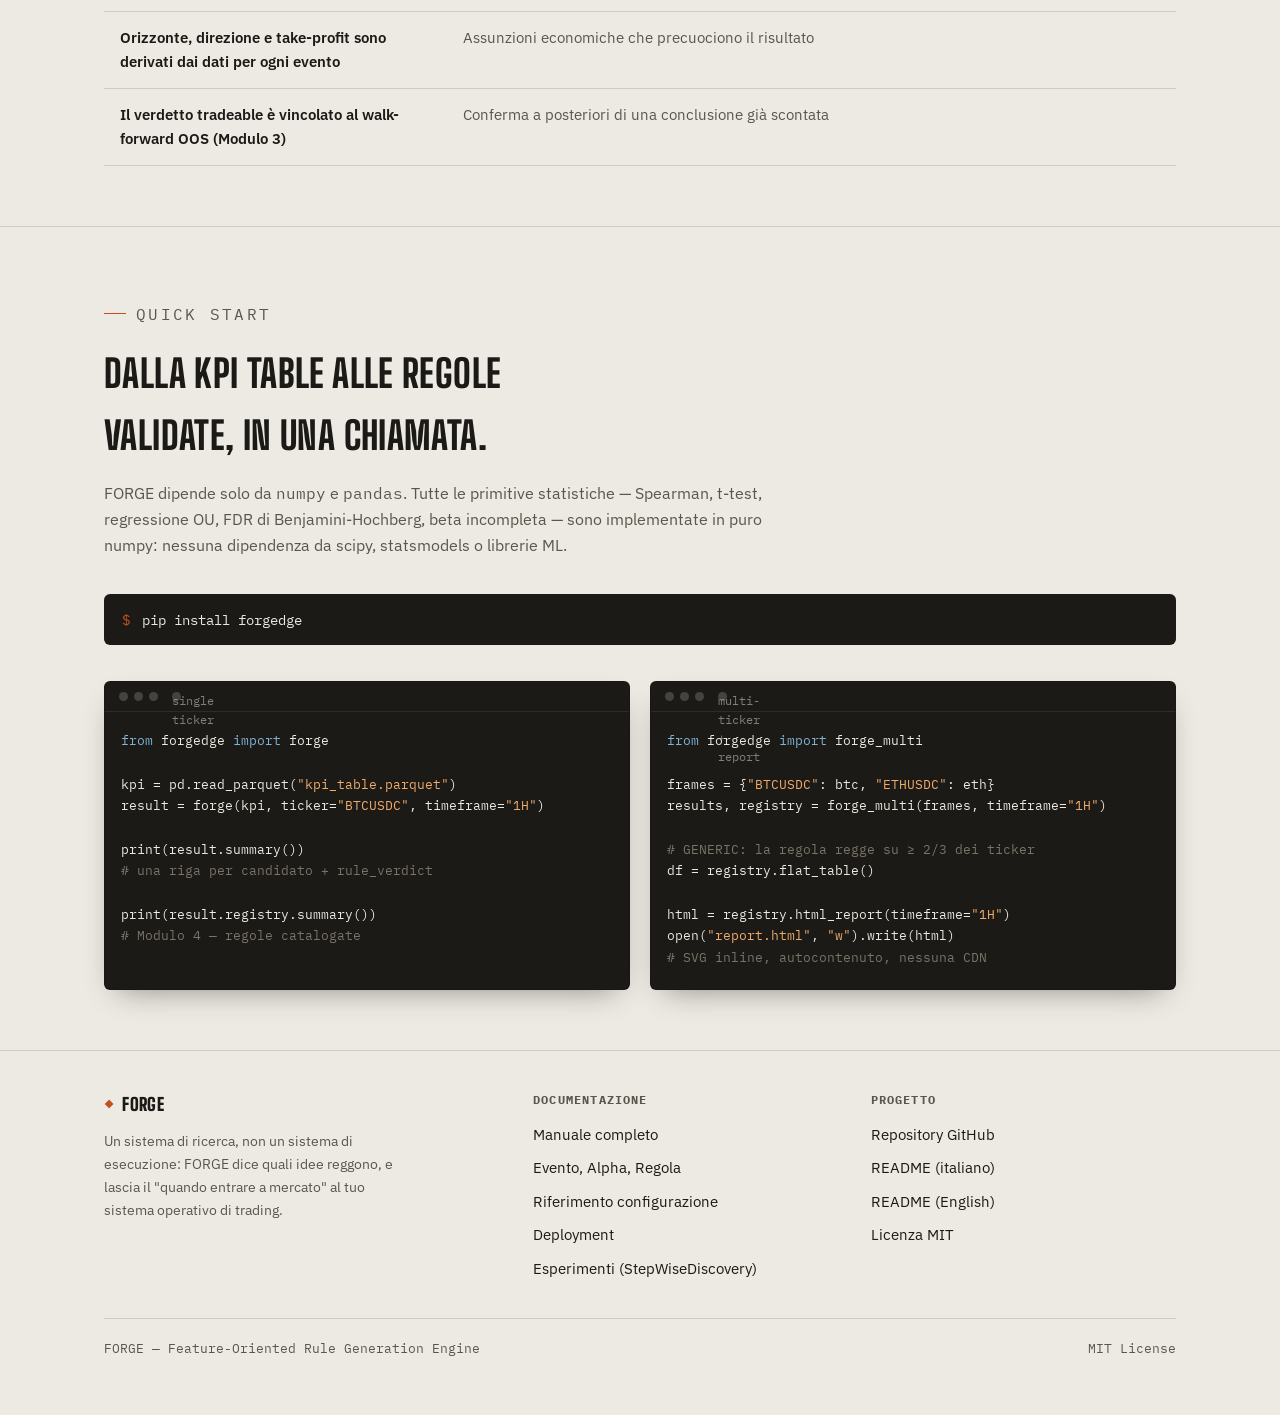
==== commit 0aaf9ea6: "Align landing page with updated docs (v0.3.0, StepWiseDiscovery) Regenerate doc pages from origin/ma" ====
--- a/docs/site/index.html
+++ b/docs/site/index.html
@@ -1,22 +1,20 @@
-<!doctype html>
+<!DOCTYPE html>
+
 <html lang="it">
 <head>
-<meta charset="UTF-8" />
-<meta name="viewport" content="width=device-width, initial-scale=1, viewport-fit=cover" />
+<meta charset="utf-8"/>
+<meta content="width=device-width, initial-scale=1, viewport-fit=cover" name="viewport"/>
 <title>FORGE — Motore di scoperta regole di trading</title>
-<meta name="description" content="FORGE è un motore open source per la scoperta sistematica di regole di trading algoritmico da dati storici, con pipeline anti look-ahead bias, validazione walk-forward out-of-sample e verdetti EDGE / PARTIAL-EDGE / NON-EDGE." />
-<meta name="keywords" content="forge, forgedge, FORGE trading, forge python, trading algoritmico, backtest walk-forward, look-ahead bias, ricerca quantitativa, python trading, KPI table, alpha discovery, event discovery, rule discovery, edge statistico, overfitting backtest" />
-<meta name="robots" content="index, follow" />
-<link rel="canonical" href="https://forgedge.it/" />
-
-<meta property="og:type" content="website" />
-<meta property="og:title" content="FORGE — Feature-Oriented Rule Generation Engine" />
-<meta property="og:description" content="Scoperta sistematica di regole di trading algoritmico, dalla KPI table al verdetto EDGE, senza look-ahead bias e senza ottimizzazione in-sample." />
-<meta property="og:locale" content="it_IT" />
-<meta name="twitter:card" content="summary_large_image" />
-
-<script type="application/ld+json">
-{
+<meta content="FORGE è un motore open source per la scoperta sistematica di regole di trading algoritmico da dati storici, con pipeline anti look-ahead bias, validazione walk-forward out-of-sample e verdetti EDGE / PARTIAL-EDGE / NON-EDGE." name="description"/>
+<meta content="forge, forgedge, FORGE trading, forge python, trading algoritmico, backtest walk-forward, look-ahead bias, ricerca quantitativa, python trading, KPI table, alpha discovery, event discovery, rule discovery, edge statistico, overfitting backtest" name="keywords"/>
+<meta content="index, follow" name="robots"/>
+<link href="https://forgedge.it/" rel="canonical"/><link href="https://forgedge.it/" hreflang="x-default" rel="alternate"/><link href="https://forgedge.it/en/" hreflang="en" rel="alternate"/><link href="https://forgedge.it/" hreflang="it" rel="alternate"/>
+<meta content="https://forgedge.it/" property="og:url"/><meta content="website" property="og:type"/>
+<meta content="FORGE — Feature-Oriented Rule Generation Engine" property="og:title"/>
+<meta content="Scoperta sistematica di regole di trading algoritmico, dalla KPI table al verdetto EDGE, senza look-ahead bias e senza ottimizzazione in-sample." property="og:description"/>
+<meta content="it_IT" property="og:locale"/>
+<meta content="summary_large_image" name="twitter:card"/>
+<script type="application/ld+json">{
   "@context": "https://schema.org",
   "@type": "SoftwareApplication",
   "name": "FORGE",
@@ -26,14 +24,17 @@
   "description": "Sistema di ricerca quantitativa per la scoperta sistematica di regole di trading algoritmico da dati storici di mercato, con pipeline a moduli separati contro look-ahead bias e overfitting.",
   "programmingLanguage": "Python",
   "license": "https://opensource.org/licenses/MIT",
-  "offers": { "@type": "Offer", "price": "0", "priceCurrency": "USD" }
-}
-</script>
-
-<link rel="preconnect" href="https://fonts.googleapis.com">
-<link rel="preconnect" href="https://fonts.gstatic.com" crossorigin>
-<link href="https://fonts.googleapis.com/css2?family=Big+Shoulders+Display:wght@600;700;800;900&family=IBM+Plex+Sans:wght@400;500;600;700&family=IBM+Plex+Mono:wght@400;500;600&display=swap" rel="stylesheet">
-
+  "offers": {
+    "@type": "Offer",
+    "price": "0",
+    "priceCurrency": "USD"
+  },
+  "inLanguage": "it"
+}</script>
+<link href="https://fonts.googleapis.com" rel="preconnect"/>
+<link crossorigin="" href="https://fonts.gstatic.com" rel="preconnect"/>
+<link href="https://fonts.googleapis.com/css2?family=Big+Shoulders+Display:wght@600;700;800;900&amp;family=IBM+Plex+Sans:wght@400;500;600;700&amp;family=IBM+Plex+Mono:wght@400;500;600&amp;display=swap" rel="stylesheet"/>
+<script data-website-id="7d0186f7-578d-4301-96b6-c63fd0201480" defer="" src="https://cloud.umami.is/script.js"></script>
 <style>
   :root {
     --bg: #EDEAE3;
@@ -234,10 +235,12 @@
     border: none;
     color: var(--text-muted);
     cursor: pointer;
+    text-decoration: none;
+    display: inline-block;
   }
   .lang-btn + .lang-btn { border-left: 1px solid var(--border); }
-  .lang-btn[aria-pressed="true"] { background: var(--accent); color: #FBF6EF; }
-  .lang-btn:hover:not([aria-pressed="true"]) { color: var(--text); }
+  .lang-btn[aria-current="page"] { background: var(--accent); color: #FBF6EF; }
+  .lang-btn:hover:not([aria-current="page"]) { color: var(--text); }
   .lang-btn:focus-visible { outline: 2px solid var(--accent-strong); outline-offset: 2px; }
 
   /* ---------- hero ---------- */
@@ -599,503 +602,295 @@
 </style>
 </head>
 <body>
-
 <div class="topbar">
-  <div class="wrap topbar-inner">
-    <div class="brand"><span class="mark">◆</span>FORGE<small>feature-oriented rule generation engine</small></div>
-    <nav class="topnav">
-      <a href="#problema" data-i18n="nav.problem">Il problema</a>
-      <a href="#pipeline" data-i18n="nav.pipeline">Pipeline</a>
-      <a href="#concetti" data-i18n="nav.concepts">Evento · Alpha · Regola</a>
-      <a href="#verdetti" data-i18n="nav.verdicts">Verdetti</a>
-      <a href="#quickstart" data-i18n="nav.quickstart">Quick start</a>
-    </nav>
-    <noscript><style>.langswitch{display:none}</style></noscript>
-    <div class="langswitch" role="group" aria-label="Lingua / Language">
-      <button type="button" class="lang-btn" data-lang="it" aria-pressed="true">IT</button>
-      <button type="button" class="lang-btn" data-lang="en" aria-pressed="false">EN</button>
-    </div>
-    <div style="display:flex; gap:8px;">
-      <a class="btn solid" href="https://github.com/mattcond/forgedge" target="_blank" rel="noopener">GitHub ↗</a>
-      <a class="btn" href="https://pypi.org/project/forgedge/" target="_blank" rel="noopener">PyPI ↗</a>
-    </div>
-  </div>
-</div>
-
+<div class="wrap topbar-inner">
+<div class="brand"><span class="mark">◆</span>FORGE<small>feature-oriented rule generation engine</small></div>
+<nav class="topnav">
+<a href="#problema">Il problema</a>
+<a href="#pipeline">Pipeline</a>
+<a href="#concetti">Evento · Alpha · Regola</a>
+<a href="#verdetti">Verdetti</a>
+<a href="#quickstart">Quick start</a>
+</nav>
+
+<div aria-label="Lingua / Language" class="langswitch" role="group"><a aria-current="page" class="lang-btn" href="/">IT</a><a class="lang-btn" href="/en/">EN</a></div>
+<div style="display:flex; gap:8px;">
+<a class="btn solid" href="https://github.com/mattcond/forgedge" rel="noopener" target="_blank">GitHub ↗</a>
+<a class="btn" href="https://pypi.org/project/forgedge/" rel="noopener" target="_blank">PyPI ↗</a>
+</div>
+</div>
+</div>
 <header class="hero">
-  <div class="wrap hero-grid">
-    <div>
-      <p class="eyebrow" data-i18n="hero.eyebrow">Ricerca quantitativa · Python</p>
-      <h1 class="title" data-i18n="hero.title" data-i18n-html>Ogni pattern<br>merita un<span class="accent"> verdetto onesto.</span></h1>
-      <p class="lede" data-i18n="hero.lede" data-i18n-html>FORGE è un motore open source per la <strong>scoperta sistematica di regole di trading algoritmico</strong> da dati storici di mercato. Prende una KPI table, ne estrae eventi con struttura temporale stabile, ne misura il potere predittivo e li mette alla prova in un backtest realistico — separando rigidamente ogni fase per non lasciare che il segnale "impari" il futuro prima del tempo.</p>
-      <div class="hero-ctas">
-        <a class="btn solid" href="#quickstart" data-i18n="hero.cta1">Prova la pipeline</a>
-        <a class="btn" href="#pipeline" data-i18n="hero.cta2">Come funziona →</a>
-      </div>
-      <div class="hero-stats">
-        <div class="stat"><div class="num">5</div><div class="lbl" data-i18n="stat1.label">moduli in pipeline</div></div>
-        <div class="stat"><div class="num">0</div><div class="lbl" data-i18n="stat2.label">dipendenze oltre numpy/pandas</div></div>
-        <div class="stat"><div class="num">4</div><div class="lbl" data-i18n="stat3.label">verdetti possibili</div></div>
-        <div class="stat"><div class="num">MIT</div><div class="lbl" data-i18n="stat4.label">licenza</div></div>
-      </div>
-    </div>
-
-    <div class="terminal" role="img" data-i18n="terminal.aria" data-i18n-attr="aria-label" aria-label="Esempio di utilizzo della libreria forgedge in Python">
-      <div class="terminal-head"><span></span><span></span><span></span><span class="path">python3 · quickstart.py</span></div>
-      <pre><span class="c1">&gt;&gt;&gt;</span> <span class="c4">from</span> forgedge <span class="c4">import</span> forge
+<div class="wrap hero-grid">
+<div>
+<p class="eyebrow">Ricerca quantitativa · Python</p>
+<h1 class="title">Ogni pattern<br/>merita un<span class="accent"> verdetto onesto.</span></h1>
+<p class="lede">FORGE è un motore open source per la <strong>scoperta sistematica di regole di trading algoritmico</strong> da dati storici di mercato. Prende una KPI table, ne estrae eventi con struttura temporale stabile, ne misura il potere predittivo e li mette alla prova in un backtest realistico — separando rigidamente ogni fase per non lasciare che il segnale "impari" il futuro prima del tempo.</p>
+<div class="hero-ctas">
+<a class="btn solid" href="#quickstart">Prova la pipeline</a>
+<a class="btn" href="#pipeline">Come funziona →</a>
+</div>
+<div class="hero-stats">
+<div class="stat"><div class="num">5</div><div class="lbl">moduli in pipeline</div></div>
+<div class="stat"><div class="num">0</div><div class="lbl">dipendenze oltre numpy/pandas</div></div>
+<div class="stat"><div class="num">4</div><div class="lbl">verdetti possibili</div></div>
+<div class="stat"><div class="num">MIT</div><div class="lbl">licenza</div></div>
+</div>
+</div>
+<div aria-label="Esempio di utilizzo della libreria forgedge in Python" class="terminal" role="img">
+<div class="terminal-head"><span></span><span></span><span></span><span class="path">python3 · quickstart.py</span></div>
+<pre><span class="c1">&gt;&gt;&gt;</span> <span class="c4">from</span> forgedge <span class="c4">import</span> forge
 <span class="c1">&gt;&gt;&gt;</span> kpi = pd.read_parquet(<span class="c3">"kpi_table.parquet"</span>)
 <span class="c1">&gt;&gt;&gt;</span>
-<span class="c1" data-i18n="hc1"># pipeline completa: dalla KPI table alle regole validate</span>
+<span class="c1"># pipeline completa: dalla KPI table alle regole validate</span>
 <span class="c1">&gt;&gt;&gt;</span> result = forge(kpi, ticker=<span class="c3">"BTCUSDC"</span>, timeframe=<span class="c3">"1H"</span>)
 <span class="c1">&gt;&gt;&gt;</span>
-<span class="c1" data-i18n="hc2"># EDGE / PARTIAL-EDGE soltanto, con motivazione allegata</span>
+<span class="c1"># EDGE / PARTIAL-EDGE soltanto, con motivazione allegata</span>
 <span class="c1">&gt;&gt;&gt;</span> <span class="c4">for</span> contract, response <span class="c4">in</span> result.edges():
 <span class="c1">...</span>     print(contract.alpha_id, response.verdict)
 <span class="c2">rsi14_spread_ema9_25   EDGE</span>
 <span class="c2">bb_width_p20_break     PARTIAL-EDGE</span></pre>
-    </div>
-  </div>
+</div>
+</div>
 </header>
-
 <section id="problema">
-  <div class="wrap">
-    <div class="section-head">
-      <p class="eyebrow" data-i18n="problem.eyebrow">Il problema</p>
-      <h2 data-i18n="problem.h2">"Avrebbe funzionato nel passato" è la frase più pericolosa della ricerca quant.</h2>
-      <p data-i18n="problem.p">Con abbastanza tempo, qualsiasi pattern può essere fatto sembrare un edge: basta scegliere le soglie giuste dopo aver visto i rendimenti. FORGE nasce per chiudere tre falle ricorrenti, una per una.</p>
-    </div>
-    <div class="triptych">
-      <article class="flaw">
-        <p class="fnum">01</p>
-        <h3 data-i18n="flaw1.title">Look-ahead bias</h3>
-        <p data-i18n="flaw1.p">Se la soglia di un evento viene scelta guardando quanto rende, la soglia "conosce" già il futuro. Ogni backtest che segue è circolare, non predittivo.</p>
-      </article>
-      <article class="flaw">
-        <p class="fnum">02</p>
-        <h3 data-i18n="flaw2.title">Ottimizzazione in-sample</h3>
-        <p data-i18n="flaw2.p">Cercare il miglior orizzonte, il miglior take-profit e il miglior filtro sugli stessi dati usati per misurare il Profit Factor produce un PF che riflette il rumore del campione, non una struttura reale.</p>
-      </article>
-      <article class="flaw">
-        <p class="fnum">03</p>
-        <h3 data-i18n="flaw3.title">Statistica ≠ operatività</h3>
-        <p data-i18n="flaw3.p">Un evento statisticamente predittivo non è automaticamente redditizio: fee, ordini limite non eseguiti e orizzonti da chiudere comunque cambiano tutto.</p>
-      </article>
-    </div>
-  </div>
+<div class="wrap">
+<div class="section-head">
+<p class="eyebrow">Il problema</p>
+<h2>"Avrebbe funzionato nel passato" è la frase più pericolosa della ricerca quant.</h2>
+<p>Con abbastanza tempo, qualsiasi pattern può essere fatto sembrare un edge: basta scegliere le soglie giuste dopo aver visto i rendimenti. FORGE nasce per chiudere tre falle ricorrenti, una per una.</p>
+</div>
+<div class="triptych">
+<article class="flaw">
+<p class="fnum">01</p>
+<h3>Look-ahead bias</h3>
+<p>Se la soglia di un evento viene scelta guardando quanto rende, la soglia "conosce" già il futuro. Ogni backtest che segue è circolare, non predittivo.</p>
+</article>
+<article class="flaw">
+<p class="fnum">02</p>
+<h3>Ottimizzazione in-sample</h3>
+<p>Cercare il miglior orizzonte, il miglior take-profit e il miglior filtro sugli stessi dati usati per misurare il Profit Factor produce un PF che riflette il rumore del campione, non una struttura reale.</p>
+</article>
+<article class="flaw">
+<p class="fnum">03</p>
+<h3>Statistica ≠ operatività</h3>
+<p>Un evento statisticamente predittivo non è automaticamente redditizio: fee, ordini limite non eseguiti e orizzonti da chiudere comunque cambiano tutto.</p>
+</article>
+</div>
+</div>
 </section>
-
 <section id="pipeline">
-  <div class="wrap">
-    <div class="section-head">
-      <p class="eyebrow" data-i18n="pipeline.eyebrow">Pipeline a 5 moduli</p>
-      <h2 data-i18n="pipeline.h2">Ogni modulo risponde a una sola domanda, e passa avanti solo un artefatto formale.</h2>
-      <p data-i18n="pipeline.p">Nessun modulo accede ai dati del successivo. Nessuna soglia viene ricalibrata dopo la scoperta. Il flusso va in una sola direzione: dalla KPI table al report finale.</p>
-    </div>
-
-    <div class="pipeline">
-      <div class="stage">
-        <div class="stage-rail"><div class="stage-num">0</div></div>
-        <div class="stage-body">
-          <h3 data-i18n="stage0.h3" data-i18n-html>Market Context <span class="modtag">classificazione del regime</span></h3>
-          <p data-i18n="stage0.p">Classifica ogni barra della KPI table per regime di mercato su 5 livelli, così che l'edge scoperto possa in seguito essere letto anche per dipendenza dal contesto.</p>
-          <div class="out" data-i18n="stage0.out" data-i18n-html>Output → <code>regime</code>, <code>regime_stable</code></div>
-        </div>
-      </div>
-      <div class="stage">
-        <div class="stage-rail"><div class="stage-num">1</div></div>
-        <div class="stage-body">
-          <h3 data-i18n="stage1.h3" data-i18n-html>Event Discovery <span class="modtag">nessun forward return</span></h3>
-          <p data-i18n="stage1.p">Scopre condizioni booleane dalla sola struttura temporale degli indicatori — frequenza, dispersione, stabilità mensile. Il rendimento futuro non entra mai in questo modulo.</p>
-          <div class="out" data-i18n="stage1.out" data-i18n-html>Output → <code>list[EventCandidate]</code></div>
-        </div>
-      </div>
-      <div class="stage">
-        <div class="stage-rail"><div class="stage-num">2</div></div>
-        <div class="stage-body">
-          <h3 data-i18n="stage2.h3" data-i18n-html>Alpha Discovery <span class="modtag">target derivato dai dati</span></h3>
-          <p data-i18n="stage2.p">Prima esposizione al forward return. Orizzonte, direzione e take-profit non sono assunti: sono misurati per ogni evento e confermati su una coda out-of-sample mai toccata prima.</p>
-          <div class="out" data-i18n="stage2.out" data-i18n-html>Output → <code>list[AlphaContract]</code></div>
-        </div>
-      </div>
-      <div class="stage">
-        <div class="stage-rail"><div class="stage-num">3</div></div>
-        <div class="stage-body">
-          <h3 data-i18n="stage3.h3" data-i18n-html>Rule Discovery <span class="modtag">backtest realistico</span></h3>
-          <p data-i18n="stage3.p">Order mechanics, fee per lato, entrata a mercato o a limite, validazione walk-forward su finestre scorrevoli. Qui nasce il verdetto operativo.</p>
-          <div class="out" data-i18n="stage3.out" data-i18n-html>Output → <code>EDGE / PARTIAL-EDGE / NON-EDGE</code> + parametri</div>
-        </div>
-      </div>
-      <div class="stage">
-        <div class="stage-rail"><div class="stage-num">4</div></div>
-        <div class="stage-body">
-          <h3 data-i18n="stage4.h3" data-i18n-html>Rule Registry <span class="modtag">generalizzazione cross-ticker</span></h3>
-          <p data-i18n="stage4.p">Deduplica le regole scoperte, le ribacktesta su altri asset e le classifica per genericità. Produce una tabella piatta e un report HTML autocontenuto.</p>
-          <div class="out" data-i18n="stage4.out" data-i18n-html>Output → tabella + <code>report.html</code> (SVG inline, nessuna CDN)</div>
-        </div>
-      </div>
-    </div>
-  </div>
+<div class="wrap">
+<div class="section-head">
+<p class="eyebrow">Pipeline a 5 moduli</p>
+<h2>Ogni modulo risponde a una sola domanda, e passa avanti solo un artefatto formale.</h2>
+<p>Nessun modulo accede ai dati del successivo. Nessuna soglia viene ricalibrata dopo la scoperta. Il flusso va in una sola direzione: dalla KPI table al report finale.</p>
+</div>
+<div class="pipeline">
+<div class="stage">
+<div class="stage-rail"><div class="stage-num">0</div></div>
+<div class="stage-body">
+<h3>Market Context <span class="modtag">classificazione del regime</span></h3>
+<p>Classifica ogni barra della KPI table per regime di mercato su 5 livelli, così che l'edge scoperto possa in seguito essere letto anche per dipendenza dal contesto.</p>
+<div class="out">Output → <code>regime</code>, <code>regime_stable</code></div>
+</div>
+</div>
+<div class="stage">
+<div class="stage-rail"><div class="stage-num">1</div></div>
+<div class="stage-body">
+<h3>Event Discovery <span class="modtag">nessun forward return</span></h3>
+<p>Scopre condizioni booleane dalla sola struttura temporale degli indicatori — frequenza, dispersione, stabilità mensile. Il rendimento futuro non entra mai in questo modulo.</p>
+<div class="out">Output → <code>list[EventCandidate]</code></div>
+</div>
+</div>
+<div class="stage">
+<div class="stage-rail"><div class="stage-num">2</div></div>
+<div class="stage-body">
+<h3>Alpha Discovery <span class="modtag">target derivato dai dati</span></h3>
+<p>Prima esposizione al forward return. Orizzonte, direzione e take-profit non sono assunti: sono misurati per ogni evento e confermati su una coda out-of-sample mai toccata prima.</p>
+<div class="out">Output → <code>list[AlphaContract]</code></div>
+</div>
+</div>
+<div class="stage">
+<div class="stage-rail"><div class="stage-num">3</div></div>
+<div class="stage-body">
+<h3>Rule Discovery <span class="modtag">backtest realistico</span></h3>
+<p>Order mechanics, fee per lato, entrata a mercato o a limite, validazione walk-forward su finestre scorrevoli. Qui nasce il verdetto operativo.</p>
+<div class="out">Output → <code>EDGE / PARTIAL-EDGE / NON-EDGE</code> + parametri</div>
+</div>
+</div>
+<div class="stage">
+<div class="stage-rail"><div class="stage-num">4</div></div>
+<div class="stage-body">
+<h3>Rule Registry <span class="modtag">generalizzazione cross-ticker</span></h3>
+<p>Deduplica le regole scoperte, le ribacktesta su altri asset e le classifica per genericità. Produce una tabella piatta e un report HTML autocontenuto.</p>
+<div class="out">Output → tabella + <code>report.html</code> (SVG inline, nessuna CDN)</div>
+</div>
+</div>
+</div>
+</div>
 </section>
-
 <section id="concetti">
-  <div class="wrap">
-    <div class="section-head">
-      <p class="eyebrow" data-i18n="concepts.eyebrow">Tre concetti, tre confini</p>
-      <h2 data-i18n="concepts.h2">Evento, Alpha, Regola: dal mercato al segnale, senza scorciatoie.</h2>
-      <p data-i18n="concepts.p">Un segnale di trading nasce solo dall'intersezione dei tre accertamenti — mai da uno solo di essi.</p>
-    </div>
-    <div class="concepts">
-      <article class="concept">
-        <p class="q" data-i18n="concept1.q">"Questa configurazione di mercato è stabile e ripetibile?"</p>
-        <h3 data-i18n="concept1.h3">Evento</h3>
-        <p style="color:var(--text-muted); font-size:0.95rem;" data-i18n="concept1.p" data-i18n-html>Una condizione booleana su soglie <em>distribuzionali</em> — percentili calcolati sull'asset specifico, non valori assoluti — fissata prima di calcolare un solo rendimento futuro.</p>
-        <div class="gate" data-i18n="concept1.gate" data-i18n-html>Gate → <b>ConsistencyGate</b> (frequenza, dispersione, no forward return)</div>
-      </article>
-      <article class="concept">
-        <p class="q" data-i18n="concept2.q">"Questo evento predice statisticamente un rendimento orientato?"</p>
-        <h3 data-i18n="concept2.h3">Alpha</h3>
-        <p style="color:var(--text-muted); font-size:0.95rem;" data-i18n="concept2.p">Orizzonte, direzione e take-profit derivati dai dati scansionando una grid e standardizzando contro una null di rotazione circolare — mai imposti dall'utente.</p>
-        <div class="gate" data-i18n="concept2.gate" data-i18n-html>Gate → <b>direction ≠ "undetermined"</b> (unico gate hard)</div>
-      </article>
-      <article class="concept">
-        <p class="q" data-i18n="concept3.q">"Questo alpha è redditizio con meccaniche d'ordine reali?"</p>
-        <h3 data-i18n="concept3.h3">Regola</h3>
-        <p style="color:var(--text-muted); font-size:0.95rem;" data-i18n="concept3.p">Backtest con fee, fill realistici e validazione walk-forward su finestre scorrevoli train/test — il verdetto finale, non una stima.</p>
-        <div class="gate" data-i18n="concept3.gate" data-i18n-html>Gate → <b>EDGE / PARTIAL-EDGE / NON-EDGE / INSUFFICIENT-DATA</b></div>
-      </article>
-    </div>
-  </div>
+<div class="wrap">
+<div class="section-head">
+<p class="eyebrow">Tre concetti, tre confini</p>
+<h2>Evento, Alpha, Regola: dal mercato al segnale, senza scorciatoie.</h2>
+<p>Un segnale di trading nasce solo dall'intersezione dei tre accertamenti — mai da uno solo di essi.</p>
+</div>
+<div class="concepts">
+<article class="concept">
+<p class="q">"Questa configurazione di mercato è stabile e ripetibile?"</p>
+<h3>Evento</h3>
+<p style="color:var(--text-muted); font-size:0.95rem;">Una condizione booleana su soglie <em>distribuzionali</em> — percentili calcolati sull'asset specifico, non valori assoluti — fissata prima di calcolare un solo rendimento futuro.</p>
+<div class="gate">Gate → <b>ConsistencyGate</b> (frequenza, dispersione, no forward return)</div>
+</article>
+<article class="concept">
+<p class="q">"Questo evento predice statisticamente un rendimento orientato?"</p>
+<h3>Alpha</h3>
+<p style="color:var(--text-muted); font-size:0.95rem;">Orizzonte, direzione e take-profit derivati dai dati scansionando una grid e standardizzando contro una null di rotazione circolare — mai imposti dall'utente.</p>
+<div class="gate">Gate → <b>direction ≠ "undetermined"</b> (unico gate hard)</div>
+</article>
+<article class="concept">
+<p class="q">"Questo alpha è redditizio con meccaniche d'ordine reali?"</p>
+<h3>Regola</h3>
+<p style="color:var(--text-muted); font-size:0.95rem;">Backtest con fee, fill realistici e validazione walk-forward su finestre scorrevoli train/test — il verdetto finale, non una stima.</p>
+<div class="gate">Gate → <b>EDGE / PARTIAL-EDGE / NON-EDGE / INSUFFICIENT-DATA</b></div>
+</article>
+</div>
+</div>
 </section>
-
 <section id="verdetti">
-  <div class="wrap">
-    <div class="section-head">
-      <p class="eyebrow" data-i18n="verdicts.eyebrow">L'output finale</p>
-      <h2 data-i18n="verdicts.h2">Mai un punteggio black-box. Sempre un verdetto motivato.</h2>
-      <p data-i18n="verdicts.p">Rule Discovery integra gate hard e soft — Profit Factor, win rate, Sharpe deflazionato, dipendenza dal regime, consistenza walk-forward — in uno dei quattro esiti seguenti.</p>
-    </div>
-    <div class="verdicts">
-      <div class="vcard edge">
-        <span class="badge">EDGE</span>
-        <p data-i18n="vcard1.p">PF ≥ 2.0, win rate ≥ 55%, walk-forward consistency ≥ 50%, supera la null di rotazione a livello di sessione.</p>
-      </div>
-      <div class="vcard partial">
-        <span class="badge">PARTIAL-EDGE</span>
-        <p data-i18n="vcard2.p">Supera i gate hard ma non tutti i gate EDGE: evidenza reale, non ancora operativamente solida.</p>
-      </div>
-      <div class="vcard nonedge">
-        <span class="badge">NON-EDGE</span>
-        <p data-i18n="vcard3.p">PF &lt; 1.5, mesi tutti negativi, o nessuna configurazione con fill rate adeguato.</p>
-      </div>
-      <div class="vcard insuff">
-        <span class="badge">INSUFFICIENT-DATA</span>
-        <p data-i18n="vcard4.p">Evidenza OOS troppo esigua per un giudizio con fiducia — non tradeable, ma non scartata: si rivaluta con più dati.</p>
-      </div>
-    </div>
-  </div>
+<div class="wrap">
+<div class="section-head">
+<p class="eyebrow">L'output finale</p>
+<h2>Mai un punteggio black-box. Sempre un verdetto motivato.</h2>
+<p>Rule Discovery integra gate hard e soft — Profit Factor, win rate, Sharpe deflazionato, dipendenza dal regime, consistenza walk-forward — in uno dei quattro esiti seguenti.</p>
+</div>
+<div class="verdicts">
+<div class="vcard edge">
+<span class="badge">EDGE</span>
+<p>PF ≥ 2.0, win rate ≥ 55%, walk-forward consistency ≥ 50%, supera la null di rotazione a livello di sessione.</p>
+</div>
+<div class="vcard partial">
+<span class="badge">PARTIAL-EDGE</span>
+<p>Supera i gate hard ma non tutti i gate EDGE: evidenza reale, non ancora operativamente solida.</p>
+</div>
+<div class="vcard nonedge">
+<span class="badge">NON-EDGE</span>
+<p>PF &lt; 1.5, mesi tutti negativi, o nessuna configurazione con fill rate adeguato.</p>
+</div>
+<div class="vcard insuff">
+<span class="badge">INSUFFICIENT-DATA</span>
+<p>Evidenza OOS troppo esigua per un giudizio con fiducia — non tradeable, ma non scartata: si rivaluta con più dati.</p>
+</div>
+</div>
+</div>
 </section>
-
 <section id="invarianti">
-  <div class="wrap">
-    <div class="section-head">
-      <p class="eyebrow" data-i18n="invariants.eyebrow">Cosa impedisce, non cosa promette</p>
-      <h2 data-i18n="invariants.h2">Quattro invarianti che la pipeline non può violare.</h2>
-    </div>
-    <div class="tbl-scroll">
-    <table class="invariants">
-      <thead>
-        <tr><th data-i18n="invariants.th1">Invariante</th><th data-i18n="invariants.th2">Cosa impedisce</th></tr>
-      </thead>
-      <tbody>
-        <tr>
-          <td data-i18n="row1.td1">Modulo 1 non vede mai il forward return</td>
-          <td data-i18n="row1.td2">Look-ahead bias nella selezione dell'evento</td>
-        </tr>
-        <tr>
-          <td data-i18n="row2.td1">Le soglie sono immutabili dopo la scoperta</td>
-          <td data-i18n="row2.td2">Ottimizzazione delle soglie sul campione di valutazione</td>
-        </tr>
-        <tr>
-          <td data-i18n="row3.td1">Orizzonte, direzione e take-profit sono derivati dai dati per ogni evento</td>
-          <td data-i18n="row3.td2">Assunzioni economiche che precuociono il risultato</td>
-        </tr>
-        <tr>
-          <td data-i18n="row4.td1">Il verdetto tradeable è vincolato al walk-forward OOS (Modulo 3)</td>
-          <td data-i18n="row4.td2">Conferma a posteriori di una conclusione già scontata</td>
-        </tr>
-      </tbody>
-    </table>
-    </div>
-  </div>
+<div class="wrap">
+<div class="section-head">
+<p class="eyebrow">Cosa impedisce, non cosa promette</p>
+<h2>Quattro invarianti che la pipeline non può violare.</h2>
+</div>
+<div class="tbl-scroll">
+<table class="invariants">
+<thead>
+<tr><th>Invariante</th><th>Cosa impedisce</th></tr>
+</thead>
+<tbody>
+<tr>
+<td>Modulo 1 non vede mai il forward return</td>
+<td>Look-ahead bias nella selezione dell'evento</td>
+</tr>
+<tr>
+<td>Le soglie sono immutabili dopo la scoperta</td>
+<td>Ottimizzazione delle soglie sul campione di valutazione</td>
+</tr>
+<tr>
+<td>Orizzonte, direzione e take-profit sono derivati dai dati per ogni evento</td>
+<td>Assunzioni economiche che precuociono il risultato</td>
+</tr>
+<tr>
+<td>Il verdetto tradeable è vincolato al walk-forward OOS (Modulo 3)</td>
+<td>Conferma a posteriori di una conclusione già scontata</td>
+</tr>
+</tbody>
+</table>
+</div>
+</div>
 </section>
-
 <section id="quickstart">
-  <div class="wrap">
-    <div class="section-head">
-      <p class="eyebrow" data-i18n="nav.quickstart">Quick start</p>
-      <h2 data-i18n="quickstart.h2">Dalla KPI table alle regole validate, in una chiamata.</h2>
-      <p data-i18n="quickstart.p" data-i18n-html>FORGE dipende solo da <code>numpy</code> e <code>pandas</code>. Tutte le primitive statistiche — Spearman, t-test, regressione OU, FDR di Benjamini-Hochberg, beta incompleta — sono implementate in puro numpy: nessuna dipendenza da scipy, statsmodels o librerie ML.</p>
-    </div>
-
-    <div class="install-line"><span class="prompt">$</span> pip install forgedge</div>
-
-    <div class="quickstart-grid">
-      <div class="terminal">
-        <div class="terminal-head"><span></span><span></span><span></span><span class="path" data-i18n="qs.terminal1.path">single ticker</span></div>
-        <pre><span class="c4">from</span> forgedge <span class="c4">import</span> forge
+<div class="wrap">
+<div class="section-head">
+<p class="eyebrow">Quick start</p>
+<h2>Dalla KPI table alle regole validate, in una chiamata.</h2>
+<p>FORGE dipende solo da <code>numpy</code> e <code>pandas</code>. Tutte le primitive statistiche — Spearman, t-test, regressione OU, FDR di Benjamini-Hochberg, beta incompleta — sono implementate in puro numpy: nessuna dipendenza da scipy, statsmodels o librerie ML.</p>
+</div>
+<div class="install-line"><span class="prompt">$</span> pip install forgedge</div>
+<div class="quickstart-grid">
+<div class="terminal">
+<div class="terminal-head"><span></span><span></span><span></span><span class="path">single ticker</span></div>
+<pre><span class="c4">from</span> forgedge <span class="c4">import</span> forge
 
 kpi = pd.read_parquet(<span class="c3">"kpi_table.parquet"</span>)
 result = forge(kpi, ticker=<span class="c3">"BTCUSDC"</span>, timeframe=<span class="c3">"1H"</span>)
 
 print(result.summary())
-<span class="c1" data-i18n="qc1"># una riga per candidato + rule_verdict</span>
+<span class="c1"># una riga per candidato + rule_verdict</span>
 
 print(result.registry.summary())
-<span class="c1" data-i18n="qc2"># Modulo 4 — regole catalogate</span></pre>
-      </div>
-      <div class="terminal">
-        <div class="terminal-head"><span></span><span></span><span></span><span class="path" data-i18n="qs.terminal2.path">multi-ticker + report</span></div>
-        <pre><span class="c4">from</span> forgedge <span class="c4">import</span> forge_multi
+<span class="c1"># Modulo 4 — regole catalogate</span></pre>
+</div>
+<div class="terminal">
+<div class="terminal-head"><span></span><span></span><span></span><span class="path">multi-ticker + report</span></div>
+<pre><span class="c4">from</span> forgedge <span class="c4">import</span> forge_multi
 
 frames = {<span class="c3">"BTCUSDC"</span>: btc, <span class="c3">"ETHUSDC"</span>: eth}
 results, registry = forge_multi(frames, timeframe=<span class="c3">"1H"</span>)
 
-<span class="c1" data-i18n="qc3"># GENERIC: la regola regge su ≥ 2/3 dei ticker</span>
+<span class="c1"># GENERIC: la regola regge su ≥ 2/3 dei ticker</span>
 df = registry.flat_table()
 
 html = registry.html_report(timeframe=<span class="c3">"1H"</span>)
 open(<span class="c3">"report.html"</span>, <span class="c3">"w"</span>).write(html)
-<span class="c1" data-i18n="qc4"># SVG inline, autocontenuto, nessuna CDN</span></pre>
-      </div>
-    </div>
-  </div>
+<span class="c1"># SVG inline, autocontenuto, nessuna CDN</span></pre>
+</div>
+</div>
+</div>
 </section>
-
 <footer>
-  <div class="wrap">
-    <div class="foot-grid">
-      <div>
-        <div class="brand" style="font-size:1.1rem;"><span class="mark">◆</span>FORGE</div>
-        <p style="color:var(--text-muted); font-size:0.9rem; max-width:38ch; margin-top:10px;" data-i18n="footer.desc">Un sistema di ricerca, non un sistema di esecuzione: FORGE dice quali idee reggono, e lascia il "quando entrare a mercato" al tuo sistema operativo di trading.</p>
-      </div>
-      <div>
-        <h4 data-i18n="footer.h4.docs">Documentazione</h4>
-        <ul>
-          <li><a href="docs/manuale-it.html" data-i18n="footer.docs.link1" data-i18n-href="footer.docs.link1">Manuale completo</a></li>
-          <li><a href="docs/concepts-it.html" data-i18n="footer.docs.link2" data-i18n-href="footer.docs.link2">Evento, Alpha, Regola</a></li>
-          <li><a href="docs/configuration-it.html" data-i18n="footer.docs.link3" data-i18n-href="footer.docs.link3">Riferimento configurazione</a></li>
-          <li><a href="docs/deployment-it.html" data-i18n="footer.docs.link4" data-i18n-href="footer.docs.link4">Deployment</a></li>
-        </ul>
-      </div>
-      <div>
-        <h4 data-i18n="footer.h4.project">Progetto</h4>
-        <ul>
-          <li><a href="https://github.com/mattcond/forgedge" target="_blank" rel="noopener">Repository GitHub</a></li>
-          <li><a href="docs/readme-it.html">README (italiano)</a></li>
-          <li><a href="docs/readme-en.html">README (English)</a></li>
-          <li><a href="docs/license.html" data-i18n="footer.project.license">Licenza MIT</a></li>
-        </ul>
-      </div>
-    </div>
-    <div class="foot-bottom">
-      <span>FORGE — Feature-Oriented Rule Generation Engine</span>
-      <span>MIT License</span>
-    </div>
-  </div>
+<div class="wrap">
+<div class="foot-grid">
+<div>
+<div class="brand" style="font-size:1.1rem;"><span class="mark">◆</span>FORGE</div>
+<p style="color:var(--text-muted); font-size:0.9rem; max-width:38ch; margin-top:10px;">Un sistema di ricerca, non un sistema di esecuzione: FORGE dice quali idee reggono, e lascia il "quando entrare a mercato" al tuo sistema operativo di trading.</p>
+</div>
+<div>
+<h4>Documentazione</h4>
+<ul>
+<li><a href="/docs/manuale-it.html">Manuale completo</a></li>
+<li><a href="/docs/concepts-it.html">Evento, Alpha, Regola</a></li>
+<li><a href="/docs/configuration-it.html">Riferimento configurazione</a></li>
+<li><a href="/docs/deployment-it.html">Deployment</a></li>
+<li><a href="/docs/experiment-it.html">Esperimenti (StepWiseDiscovery)</a></li>
+</ul>
+</div>
+<div>
+<h4>Progetto</h4>
+<ul>
+<li><a href="https://github.com/mattcond/forgedge" rel="noopener" target="_blank">Repository GitHub</a></li>
+<li><a href="/docs/readme-it.html">README (italiano)</a></li>
+<li><a href="/docs/readme-en.html">README (English)</a></li>
+<li><a href="/docs/license.html">Licenza MIT</a></li>
+</ul>
+</div>
+</div>
+<div class="foot-bottom">
+<span>FORGE — Feature-Oriented Rule Generation Engine</span>
+<span>MIT License</span>
+</div>
+</div>
 </footer>
-
-<script>
-(function () {
-  "use strict";
-
-  var I18N = {
-    "nav.problem": { it: "Il problema", en: "The problem" },
-    "nav.pipeline": { it: "Pipeline", en: "Pipeline" },
-    "nav.concepts": { it: "Evento · Alpha · Regola", en: "Event · Alpha · Rule" },
-    "nav.verdicts": { it: "Verdetti", en: "Verdicts" },
-    "nav.quickstart": { it: "Quick start", en: "Quick start" },
-
-    "hero.eyebrow": { it: "Ricerca quantitativa · Python", en: "Quantitative research · Python" },
-    "hero.title": {
-      it: 'Ogni pattern<br>merita un<span class="accent"> verdetto onesto.</span>',
-      en: 'Every pattern<br>deserves an<span class="accent"> honest verdict.</span>'
-    },
-    "hero.lede": {
-      it: 'FORGE è un motore open source per la <strong>scoperta sistematica di regole di trading algoritmico</strong> da dati storici di mercato. Prende una KPI table, ne estrae eventi con struttura temporale stabile, ne misura il potere predittivo e li mette alla prova in un backtest realistico — separando rigidamente ogni fase per non lasciare che il segnale "impari" il futuro prima del tempo.',
-      en: 'FORGE is an open-source engine for the <strong>systematic discovery of algorithmic trading rules</strong> from historical market data. It takes a KPI table, extracts events with stable temporal structure, measures their predictive power, and puts them through a realistic backtest — strictly separating every stage so the signal never "learns" the future ahead of time.'
-    },
-    "hero.cta1": { it: "Prova la pipeline", en: "Try the pipeline" },
-    "hero.cta2": { it: "Come funziona →", en: "How it works →" },
-
-    "stat1.label": { it: "moduli in pipeline", en: "pipeline modules" },
-    "stat2.label": { it: "dipendenze oltre numpy/pandas", en: "dependencies beyond numpy/pandas" },
-    "stat3.label": { it: "verdetti possibili", en: "possible verdicts" },
-    "stat4.label": { it: "licenza", en: "license" },
-
-    "terminal.aria": { it: "Esempio di utilizzo della libreria forgedge in Python", en: "Example usage of the forgedge Python library" },
-    "hc1": { it: "# pipeline completa: dalla KPI table alle regole validate", en: "# full pipeline: from KPI table to validated rules" },
-    "hc2": { it: "# EDGE / PARTIAL-EDGE soltanto, con motivazione allegata", en: "# EDGE / PARTIAL-EDGE only, with reasoning attached" },
-
-    "problem.eyebrow": { it: "Il problema", en: "The problem" },
-    "problem.h2": { it: '"Avrebbe funzionato nel passato" è la frase più pericolosa della ricerca quant.', en: '"It would have worked in the past" is the most dangerous sentence in quant research.' },
-    "problem.p": { it: "Con abbastanza tempo, qualsiasi pattern può essere fatto sembrare un edge: basta scegliere le soglie giuste dopo aver visto i rendimenti. FORGE nasce per chiudere tre falle ricorrenti, una per una.", en: "Given enough time, any pattern can be made to look like an edge: just pick the right thresholds after seeing the returns. FORGE exists to close three recurring gaps, one by one." },
-
-    "flaw1.title": { it: "Look-ahead bias", en: "Look-ahead bias" },
-    "flaw1.p": { it: 'Se la soglia di un evento viene scelta guardando quanto rende, la soglia "conosce" già il futuro. Ogni backtest che segue è circolare, non predittivo.', en: 'If an event\'s threshold is chosen by looking at how much it returns, the threshold already "knows" the future. Every backtest that follows is circular, not predictive.' },
-    "flaw2.title": { it: "Ottimizzazione in-sample", en: "In-sample optimisation" },
-    "flaw2.p": { it: "Cercare il miglior orizzonte, il miglior take-profit e il miglior filtro sugli stessi dati usati per misurare il Profit Factor produce un PF che riflette il rumore del campione, non una struttura reale.", en: "Searching for the best horizon, take-profit and filter on the same data used to measure the Profit Factor produces a PF that reflects sample noise, not real structure." },
-    "flaw3.title": { it: "Statistica ≠ operatività", en: "Statistics ≠ profitability" },
-    "flaw3.p": { it: "Un evento statisticamente predittivo non è automaticamente redditizio: fee, ordini limite non eseguiti e orizzonti da chiudere comunque cambiano tutto.", en: "A statistically predictive event is not automatically profitable: fees, unfilled limit orders and horizons that must close regardless change everything." },
-
-    "pipeline.eyebrow": { it: "Pipeline a 5 moduli", en: "5-module pipeline" },
-    "pipeline.h2": { it: "Ogni modulo risponde a una sola domanda, e passa avanti solo un artefatto formale.", en: "Each module answers exactly one question, and passes forward only a formal artefact." },
-    "pipeline.p": { it: "Nessun modulo accede ai dati del successivo. Nessuna soglia viene ricalibrata dopo la scoperta. Il flusso va in una sola direzione: dalla KPI table al report finale.", en: "No module accesses the next module's data. No threshold is recalibrated after discovery. The flow runs in one direction only: from the KPI table to the final report." },
-
-    "stage0.h3": { it: 'Market Context <span class="modtag">classificazione del regime</span>', en: 'Market Context <span class="modtag">regime classification</span>' },
-    "stage0.p": { it: "Classifica ogni barra della KPI table per regime di mercato su 5 livelli, così che l'edge scoperto possa in seguito essere letto anche per dipendenza dal contesto.", en: "Classifies every bar of the KPI table by market regime across 5 levels, so the discovered edge can later be read for context dependency too." },
-    "stage0.out": { it: 'Output → <code>regime</code>, <code>regime_stable</code>', en: 'Output → <code>regime</code>, <code>regime_stable</code>' },
-
-    "stage1.h3": { it: 'Event Discovery <span class="modtag">nessun forward return</span>', en: 'Event Discovery <span class="modtag">no forward return</span>' },
-    "stage1.p": { it: "Scopre condizioni booleane dalla sola struttura temporale degli indicatori — frequenza, dispersione, stabilità mensile. Il rendimento futuro non entra mai in questo modulo.", en: "Discovers boolean conditions purely from the temporal structure of indicators — frequency, dispersion, monthly stability. The forward return never enters this module." },
-    "stage1.out": { it: 'Output → <code>list[EventCandidate]</code>', en: 'Output → <code>list[EventCandidate]</code>' },
-
-    "stage2.h3": { it: 'Alpha Discovery <span class="modtag">target derivato dai dati</span>', en: 'Alpha Discovery <span class="modtag">data-derived target</span>' },
-    "stage2.p": { it: "Prima esposizione al forward return. Orizzonte, direzione e take-profit non sono assunti: sono misurati per ogni evento e confermati su una coda out-of-sample mai toccata prima.", en: "First exposure to the forward return. Horizon, direction and take-profit are never assumed: they are measured per event and confirmed on an out-of-sample tail never touched before." },
-    "stage2.out": { it: 'Output → <code>list[AlphaContract]</code>', en: 'Output → <code>list[AlphaContract]</code>' },
-
-    "stage3.h3": { it: 'Rule Discovery <span class="modtag">backtest realistico</span>', en: 'Rule Discovery <span class="modtag">realistic backtest</span>' },
-    "stage3.p": { it: "Order mechanics, fee per lato, entrata a mercato o a limite, validazione walk-forward su finestre scorrevoli. Qui nasce il verdetto operativo.", en: "Order mechanics, per-side fees, market or limit entry, walk-forward validation on rolling windows. This is where the operational verdict is born." },
-    "stage3.out": { it: 'Output → <code>EDGE / PARTIAL-EDGE / NON-EDGE</code> + parametri', en: 'Output → <code>EDGE / PARTIAL-EDGE / NON-EDGE</code> + operational parameters' },
-
-    "stage4.h3": { it: 'Rule Registry <span class="modtag">generalizzazione cross-ticker</span>', en: 'Rule Registry <span class="modtag">cross-ticker generalisation</span>' },
-    "stage4.p": { it: "Deduplica le regole scoperte, le ribacktesta su altri asset e le classifica per genericità. Produce una tabella piatta e un report HTML autocontenuto.", en: "Deduplicates discovered rules, re-backtests them on other assets, and classifies them by genericity. Produces a flat table and a self-contained HTML report." },
-    "stage4.out": { it: 'Output → tabella + <code>report.html</code> (SVG inline, nessuna CDN)', en: 'Output → table + <code>report.html</code> (inline SVG, no CDN)' },
-
-    "concepts.eyebrow": { it: "Tre concetti, tre confini", en: "Three concepts, three boundaries" },
-    "concepts.h2": { it: "Evento, Alpha, Regola: dal mercato al segnale, senza scorciatoie.", en: "Event, Alpha, Rule: from market to signal, no shortcuts." },
-    "concepts.p": { it: "Un segnale di trading nasce solo dall'intersezione dei tre accertamenti — mai da uno solo di essi.", en: "A trading signal is born only at the intersection of all three assessments — never from just one of them." },
-
-    "concept1.q": { it: '"Questa configurazione di mercato è stabile e ripetibile?"', en: '"Is this market configuration stable and repeatable?"' },
-    "concept1.h3": { it: "Evento", en: "Event" },
-    "concept1.p": { it: 'Una condizione booleana su soglie <em>distribuzionali</em> — percentili calcolati sull\'asset specifico, non valori assoluti — fissata prima di calcolare un solo rendimento futuro.', en: 'A boolean condition on <em>distributional</em> thresholds — percentiles computed on the specific asset, not absolute values — fixed before a single forward return is ever computed.' },
-    "concept1.gate": { it: 'Gate → <b>ConsistencyGate</b> (frequenza, dispersione, no forward return)', en: 'Gate → <b>ConsistencyGate</b> (frequency, dispersion, no forward return)' },
-
-    "concept2.q": { it: '"Questo evento predice statisticamente un rendimento orientato?"', en: '"Does this event statistically predict an oriented return?"' },
-    "concept2.h3": { it: "Alpha", en: "Alpha" },
-    "concept2.p": { it: "Orizzonte, direzione e take-profit derivati dai dati scansionando una grid e standardizzando contro una null di rotazione circolare — mai imposti dall'utente.", en: "Horizon, direction and take-profit derived from the data by scanning a grid and standardising against a circular rotation null — never imposed by the user." },
-    "concept2.gate": { it: 'Gate → <b>direction ≠ "undetermined"</b> (unico gate hard)', en: 'Gate → <b>direction ≠ "undetermined"</b> (the only hard gate)' },
-
-    "concept3.q": { it: '"Questo alpha è redditizio con meccaniche d\'ordine reali?"', en: '"Is this alpha profitable under real order mechanics?"' },
-    "concept3.h3": { it: "Regola", en: "Rule" },
-    "concept3.p": { it: "Backtest con fee, fill realistici e validazione walk-forward su finestre scorrevoli train/test — il verdetto finale, non una stima.", en: "A backtest with fees, realistic fills and walk-forward validation on rolling train/test windows — the final verdict, not an estimate." },
-    "concept3.gate": { it: 'Gate → <b>EDGE / PARTIAL-EDGE / NON-EDGE / INSUFFICIENT-DATA</b>', en: 'Gate → <b>EDGE / PARTIAL-EDGE / NON-EDGE / INSUFFICIENT-DATA</b>' },
-
-    "verdicts.eyebrow": { it: "L'output finale", en: "The final output" },
-    "verdicts.h2": { it: "Mai un punteggio black-box. Sempre un verdetto motivato.", en: "Never a black-box score. Always a reasoned verdict." },
-    "verdicts.p": { it: "Rule Discovery integra gate hard e soft — Profit Factor, win rate, Sharpe deflazionato, dipendenza dal regime, consistenza walk-forward — in uno dei quattro esiti seguenti.", en: "Rule Discovery integrates hard and soft gates — Profit Factor, win rate, deflated Sharpe, regime dependency, walk-forward consistency — into one of the four outcomes below." },
-
-    "vcard1.p": { it: "PF ≥ 2.0, win rate ≥ 55%, walk-forward consistency ≥ 50%, supera la null di rotazione a livello di sessione.", en: "PF ≥ 2.0, win rate ≥ 55%, walk-forward consistency ≥ 50%, beats the session-level rotation null." },
-    "vcard2.p": { it: "Supera i gate hard ma non tutti i gate EDGE: evidenza reale, non ancora operativamente solida.", en: "Clears the hard gates but not every EDGE gate: real evidence, not yet operationally solid." },
-    "vcard3.p": { it: "PF < 1.5, mesi tutti negativi, o nessuna configurazione con fill rate adeguato.", en: "PF < 1.5, every month negative, or no configuration with an adequate fill rate." },
-    "vcard4.p": { it: "Evidenza OOS troppo esigua per un giudizio con fiducia — non tradeable, ma non scartata: si rivaluta con più dati.", en: "OOS evidence too thin for a confident judgement — not tradeable, but not discarded: re-assessed as more data arrives." },
-
-    "invariants.eyebrow": { it: "Cosa impedisce, non cosa promette", en: "What it prevents, not what it promises" },
-    "invariants.h2": { it: "Quattro invarianti che la pipeline non può violare.", en: "Four invariants the pipeline cannot violate." },
-    "invariants.th1": { it: "Invariante", en: "Invariant" },
-    "invariants.th2": { it: "Cosa impedisce", en: "What it prevents" },
-
-    "row1.td1": { it: "Modulo 1 non vede mai il forward return", en: "Module 1 never sees the forward return" },
-    "row1.td2": { it: "Look-ahead bias nella selezione dell'evento", en: "Look-ahead bias in event selection" },
-    "row2.td1": { it: "Le soglie sono immutabili dopo la scoperta", en: "Thresholds are immutable after discovery" },
-    "row2.td2": { it: "Ottimizzazione delle soglie sul campione di valutazione", en: "Threshold optimisation on the evaluation sample" },
-    "row3.td1": { it: "Orizzonte, direzione e take-profit sono derivati dai dati per ogni evento", en: "Horizon, direction and take-profit are derived from data per event" },
-    "row3.td2": { it: "Assunzioni economiche che precuociono il risultato", en: "Economic assumptions pre-baking the result" },
-    "row4.td1": { it: "Il verdetto tradeable è vincolato al walk-forward OOS (Modulo 3)", en: "The tradeable verdict is gated by walk-forward OOS (Module 3)" },
-    "row4.td2": { it: "Conferma a posteriori di una conclusione già scontata", en: "Post-hoc confirmation of a foregone conclusion" },
-
-    "quickstart.h2": { it: "Dalla KPI table alle regole validate, in una chiamata.", en: "From KPI table to validated rules, in a single call." },
-    "quickstart.p": { it: 'FORGE dipende solo da <code>numpy</code> e <code>pandas</code>. Tutte le primitive statistiche — Spearman, t-test, regressione OU, FDR di Benjamini-Hochberg, beta incompleta — sono implementate in puro numpy: nessuna dipendenza da scipy, statsmodels o librerie ML.', en: 'FORGE depends solely on <code>numpy</code> and <code>pandas</code>. All statistical primitives — Spearman, t-test, OU regression, Benjamini-Hochberg FDR, incomplete beta — are implemented in pure numpy: no dependency on scipy, statsmodels or ML libraries.' },
-
-    "qs.terminal1.path": { it: "single ticker", en: "single ticker" },
-    "qs.terminal2.path": { it: "multi-ticker + report", en: "multi-ticker + report" },
-    "qc1": { it: "# una riga per candidato + rule_verdict", en: "# one row per candidate + rule_verdict" },
-    "qc2": { it: "# Modulo 4 — regole catalogate", en: "# Module 4 — catalogued rules" },
-    "qc3": { it: "# GENERIC: la regola regge su ≥ 2/3 dei ticker", en: "# GENERIC: rule holds on ≥ 2/3 of tickers" },
-    "qc4": { it: "# SVG inline, autocontenuto, nessuna CDN", en: "# inline SVG, self-contained, no CDN" },
-
-    "footer.desc": { it: 'Un sistema di ricerca, non un sistema di esecuzione: FORGE dice quali idee reggono, e lascia il "quando entrare a mercato" al tuo sistema operativo di trading.', en: 'A research system, not an execution system: FORGE tells you which ideas hold up, and leaves "when to enter the market" to your own trading execution system.' },
-    "footer.h4.docs": { it: "Documentazione", en: "Documentation" },
-    "footer.docs.link1": { it: "Manuale completo", en: "Full manual" },
-    "footer.docs.link2": { it: "Evento, Alpha, Regola", en: "Event, Alpha, Rule" },
-    "footer.docs.link3": { it: "Riferimento configurazione", en: "Configuration reference" },
-    "footer.docs.link4": { it: "Deployment", en: "Deployment" },
-    "footer.h4.project": { it: "Progetto", en: "Project" },
-    "footer.project.license": { it: "Licenza MIT", en: "MIT License" }
-  };
-
-  var HREF = {
-    "footer.docs.link1": { it: "docs/manuale-it.html", en: "docs/manual-en.html" },
-    "footer.docs.link2": { it: "docs/concepts-it.html", en: "docs/concepts-en.html" },
-    "footer.docs.link3": { it: "docs/configuration-it.html", en: "docs/configuration-en.html" },
-    "footer.docs.link4": { it: "docs/deployment-it.html", en: "docs/deployment-en.html" }
-  };
-
-  var TITLES = {
-    it: "FORGE — Motore di scoperta regole di trading",
-    en: "FORGE — Trading Rule Discovery Engine"
-  };
-  var DESCRIPTIONS = {
-    it: "FORGE è un motore open source per la scoperta sistematica di regole di trading algoritmico da dati storici, con pipeline anti look-ahead bias, validazione walk-forward out-of-sample e verdetti EDGE / PARTIAL-EDGE / NON-EDGE.",
-    en: "FORGE is an open-source engine for the systematic discovery of algorithmic trading rules from historical market data, with an anti look-ahead-bias pipeline, walk-forward out-of-sample validation, and EDGE / PARTIAL-EDGE / NON-EDGE verdicts."
-  };
-
-  function applyLang(lang) {
-    document.querySelectorAll("[data-i18n]").forEach(function (el) {
-      var key = el.getAttribute("data-i18n");
-      var entry = I18N[key];
-      if (!entry) return;
-      var val = entry[lang] || entry.it;
-      if (el.hasAttribute("data-i18n-attr")) {
-        el.setAttribute(el.getAttribute("data-i18n-attr"), val);
-      } else if (el.hasAttribute("data-i18n-html")) {
-        el.innerHTML = val;
-      } else {
-        el.textContent = val;
-      }
-    });
-    document.querySelectorAll("[data-i18n-href]").forEach(function (el) {
-      var key = el.getAttribute("data-i18n-href");
-      var hrefs = HREF[key];
-      if (hrefs) el.setAttribute("href", hrefs[lang] || hrefs.it);
-    });
-    document.documentElement.setAttribute("lang", lang);
-    document.title = TITLES[lang] || TITLES.it;
-    var metaDesc = document.querySelector('meta[name="description"]');
-    if (metaDesc) metaDesc.setAttribute("content", DESCRIPTIONS[lang] || DESCRIPTIONS.it);
-    document.querySelectorAll(".lang-btn").forEach(function (b) {
-      b.setAttribute("aria-pressed", String(b.getAttribute("data-lang") === lang));
-    });
-    try { localStorage.setItem("forge_lang", lang); } catch (e) {}
-  }
-
-  document.querySelectorAll(".lang-btn").forEach(function (btn) {
-    btn.addEventListener("click", function () {
-      applyLang(btn.getAttribute("data-lang"));
-    });
-  });
-
-  var initialLang = "it";
-  try {
-    var saved = localStorage.getItem("forge_lang");
-    if (saved === "it" || saved === "en") {
-      initialLang = saved;
-    } else if (navigator.language && navigator.language.toLowerCase().indexOf("it") !== 0) {
-      initialLang = "en";
-    }
-  } catch (e) {}
-  applyLang(initialLang);
-})();
-</script>
 
 </body>
 </html>
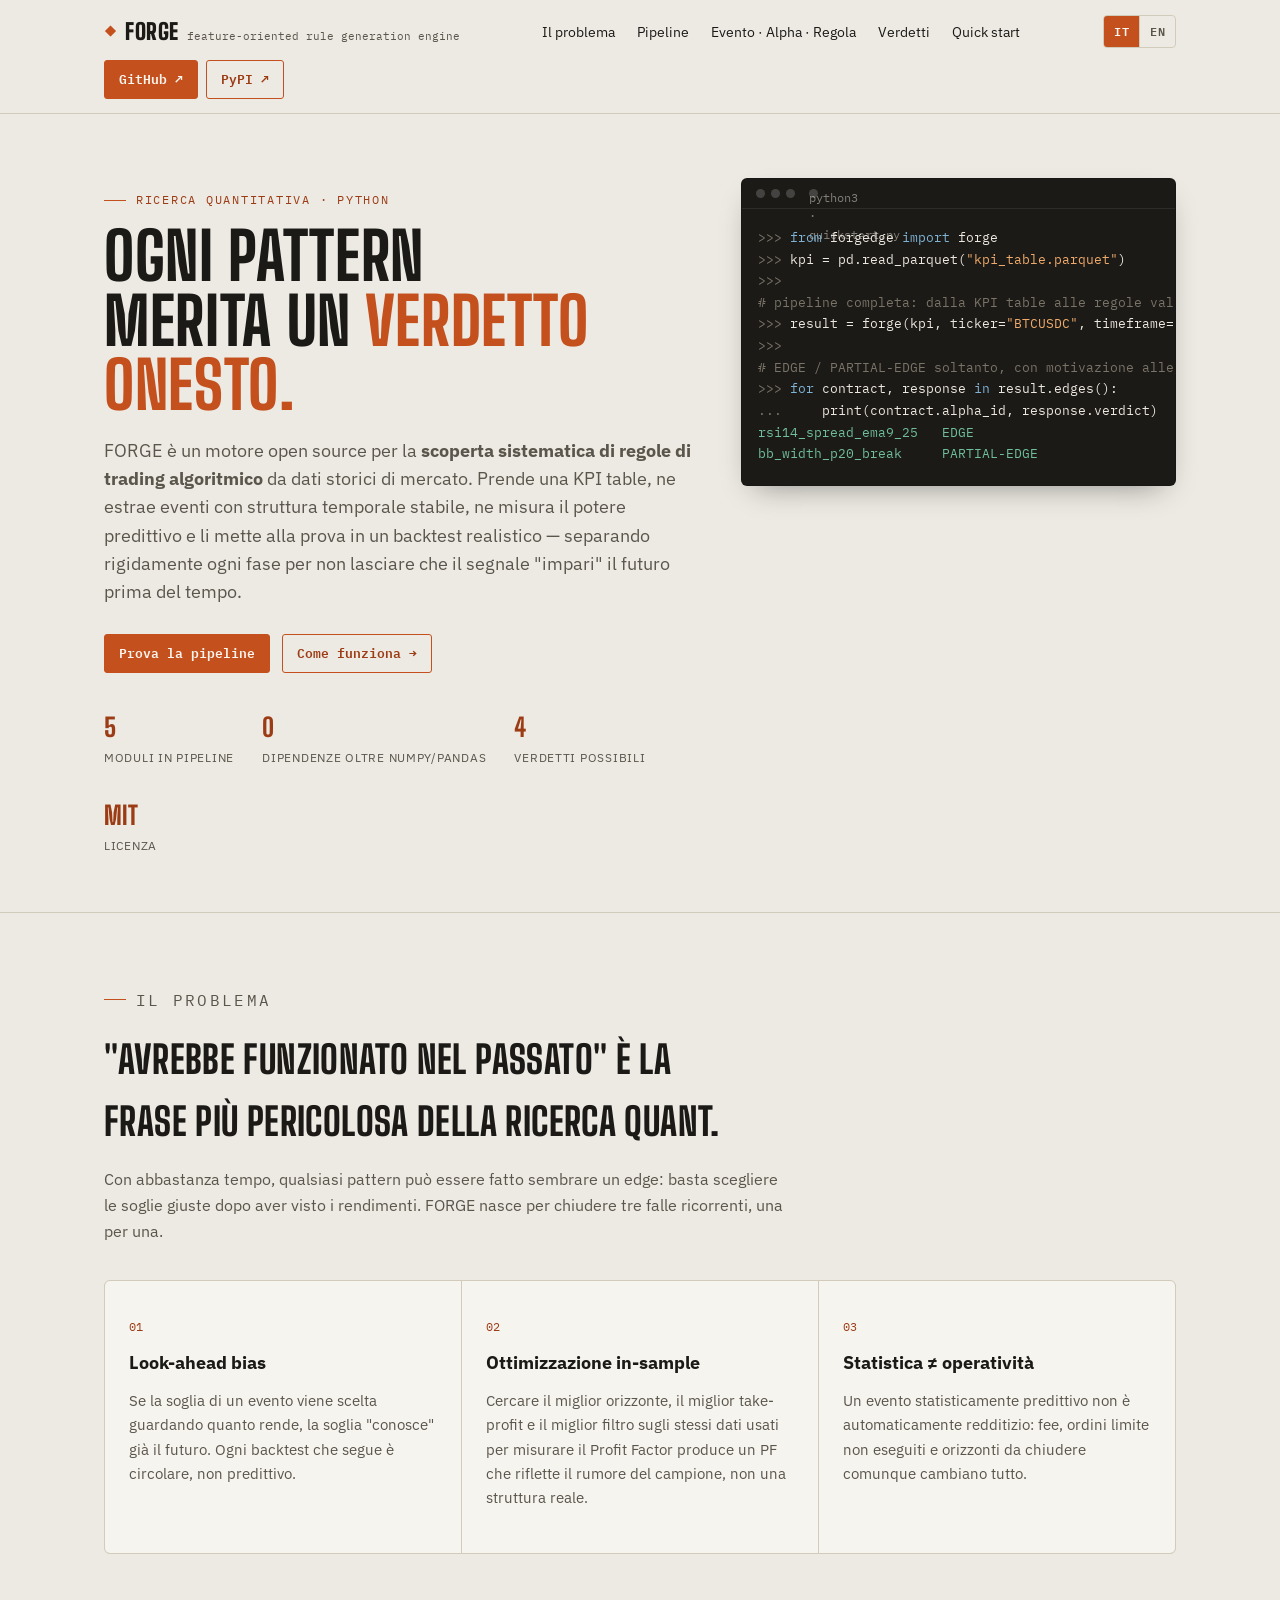
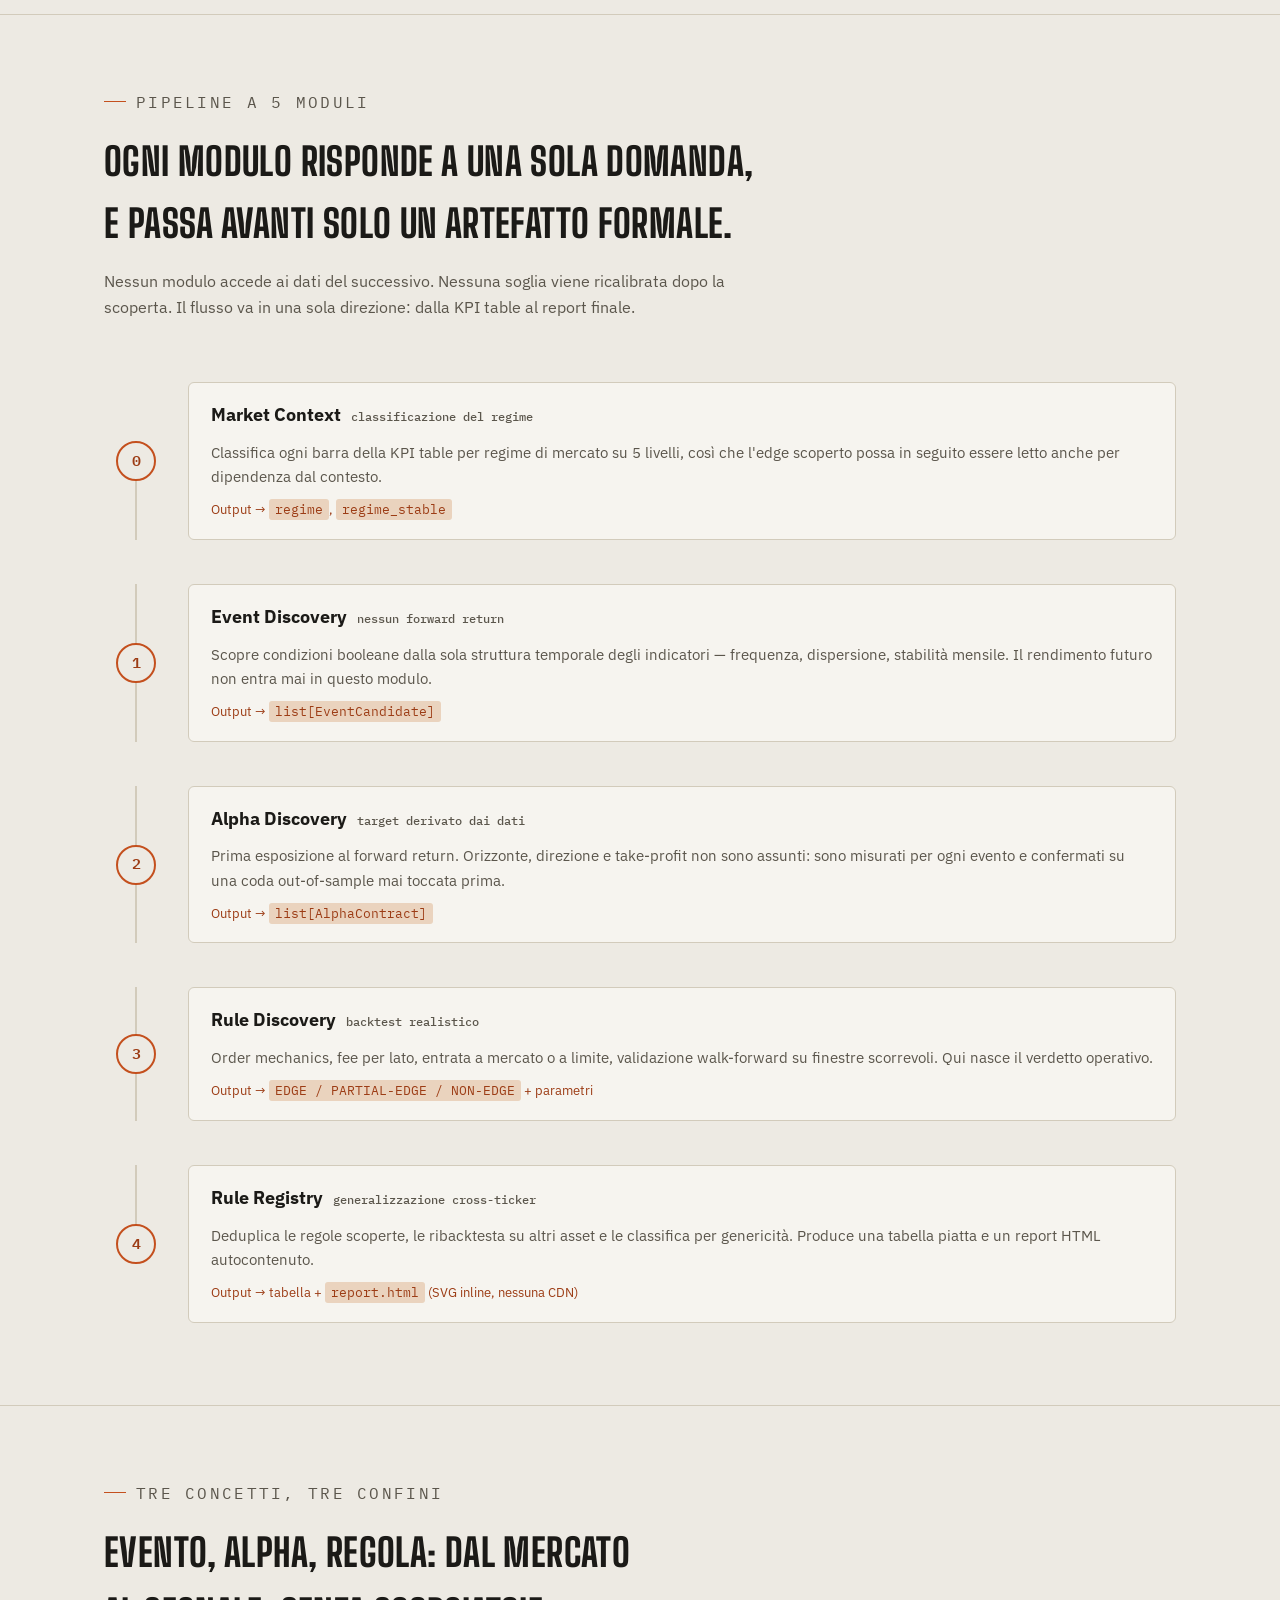
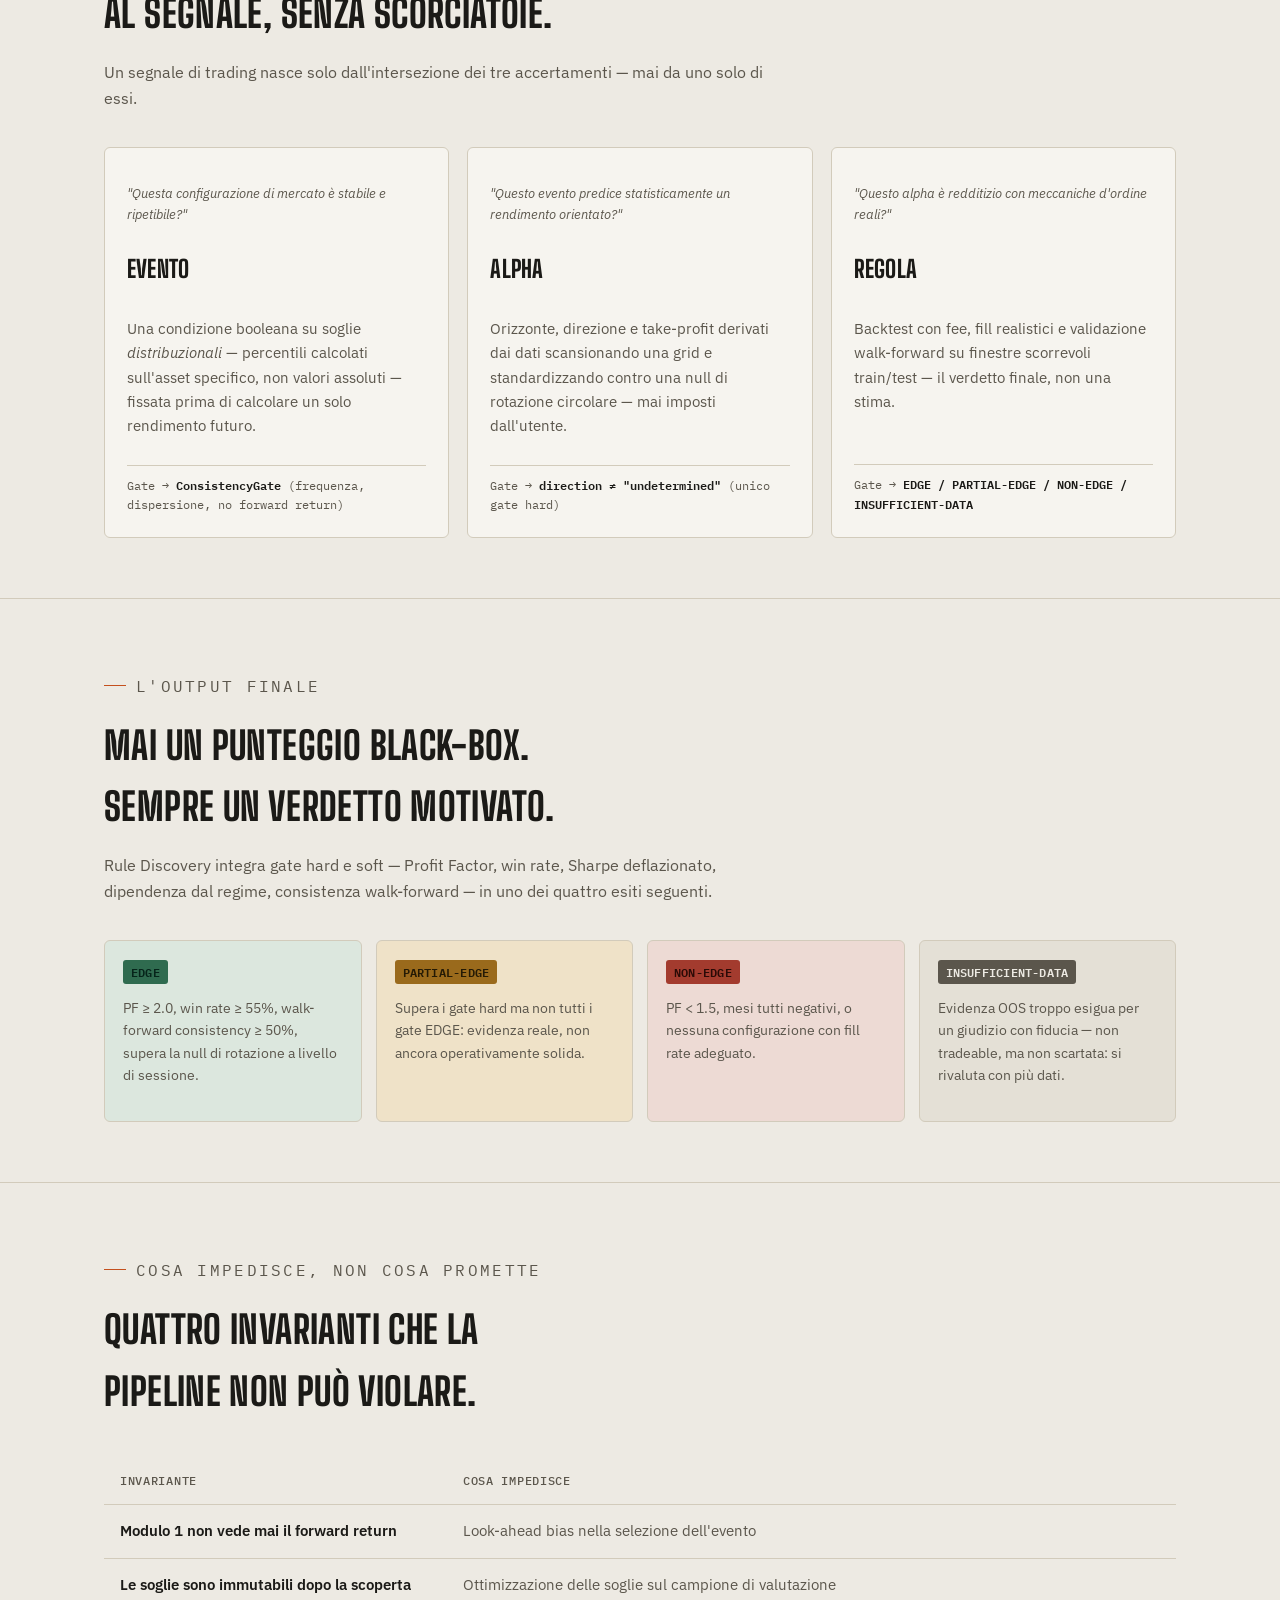
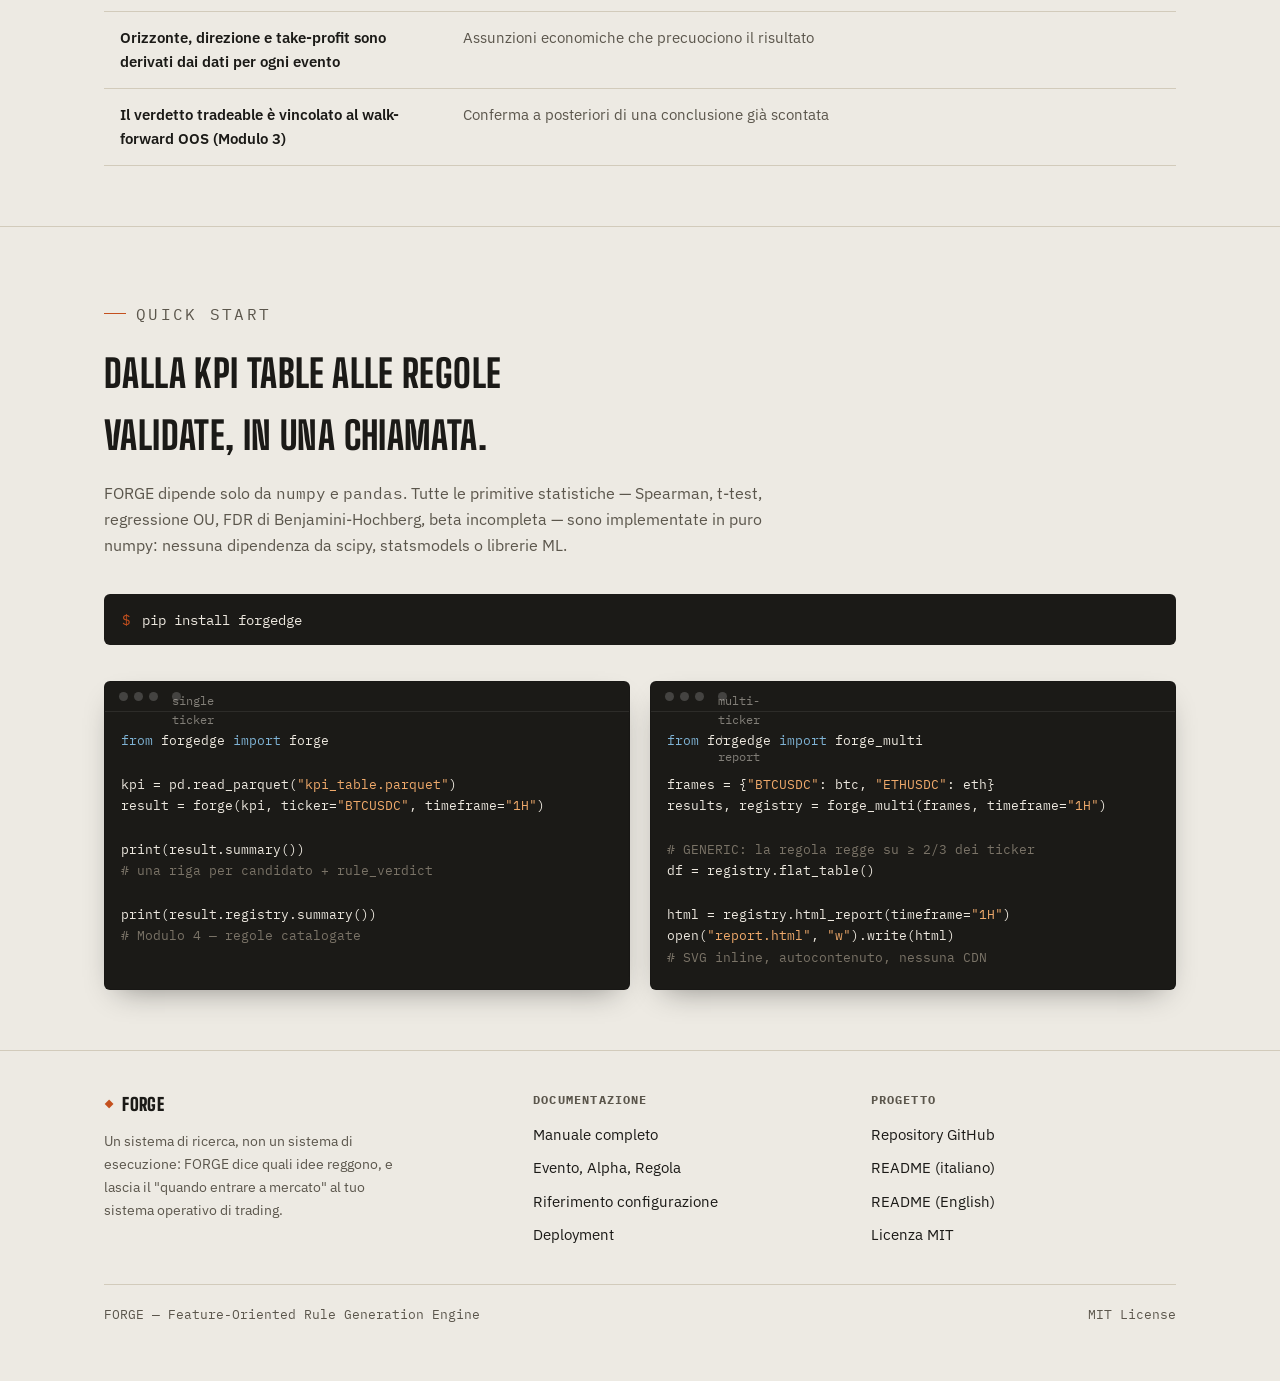
==== commit 9bd04836: "Revert "Align landing page with updated docs (v0.3.0, StepWiseDiscovery)" This reverts commit 0aaf9e" ====
--- a/docs/site/index.html
+++ b/docs/site/index.html
@@ -872,7 +872,6 @@
 <li><a href="/docs/concepts-it.html">Evento, Alpha, Regola</a></li>
 <li><a href="/docs/configuration-it.html">Riferimento configurazione</a></li>
 <li><a href="/docs/deployment-it.html">Deployment</a></li>
-<li><a href="/docs/experiment-it.html">Esperimenti (StepWiseDiscovery)</a></li>
 </ul>
 </div>
 <div>
